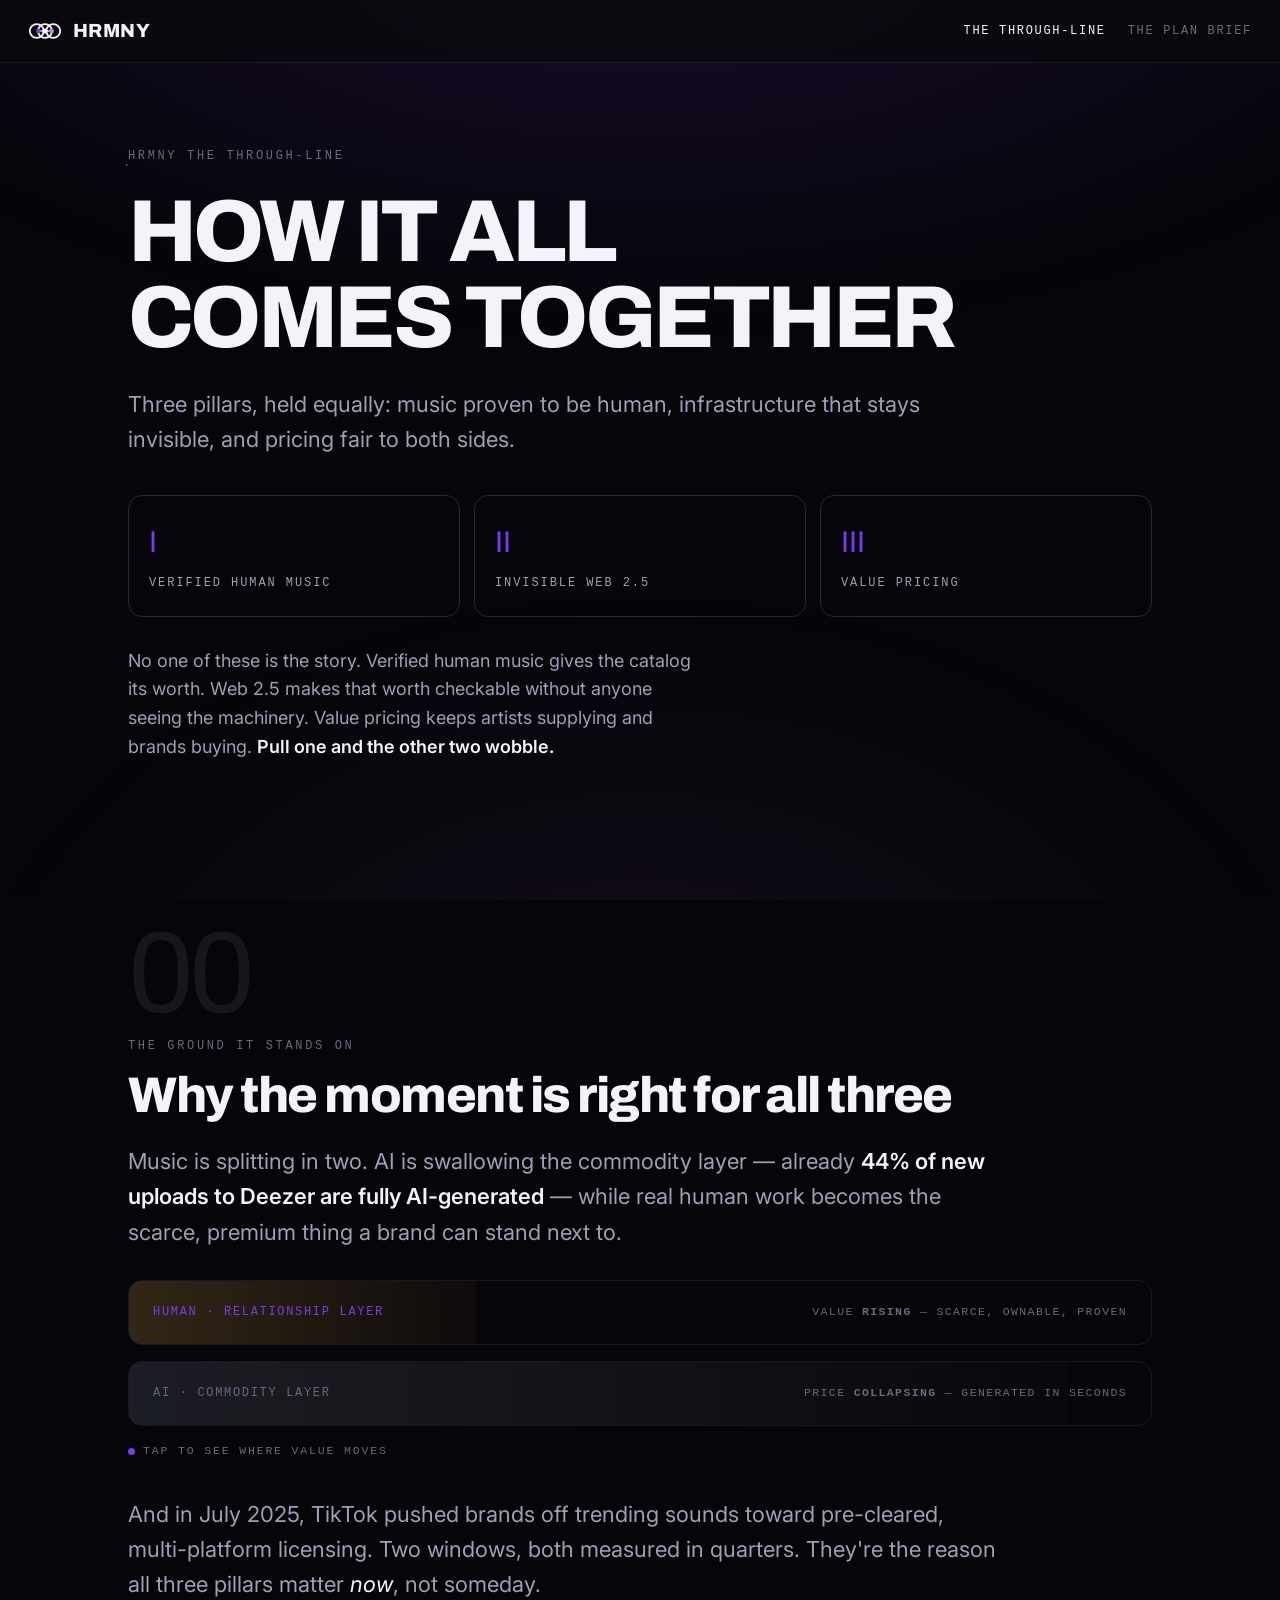
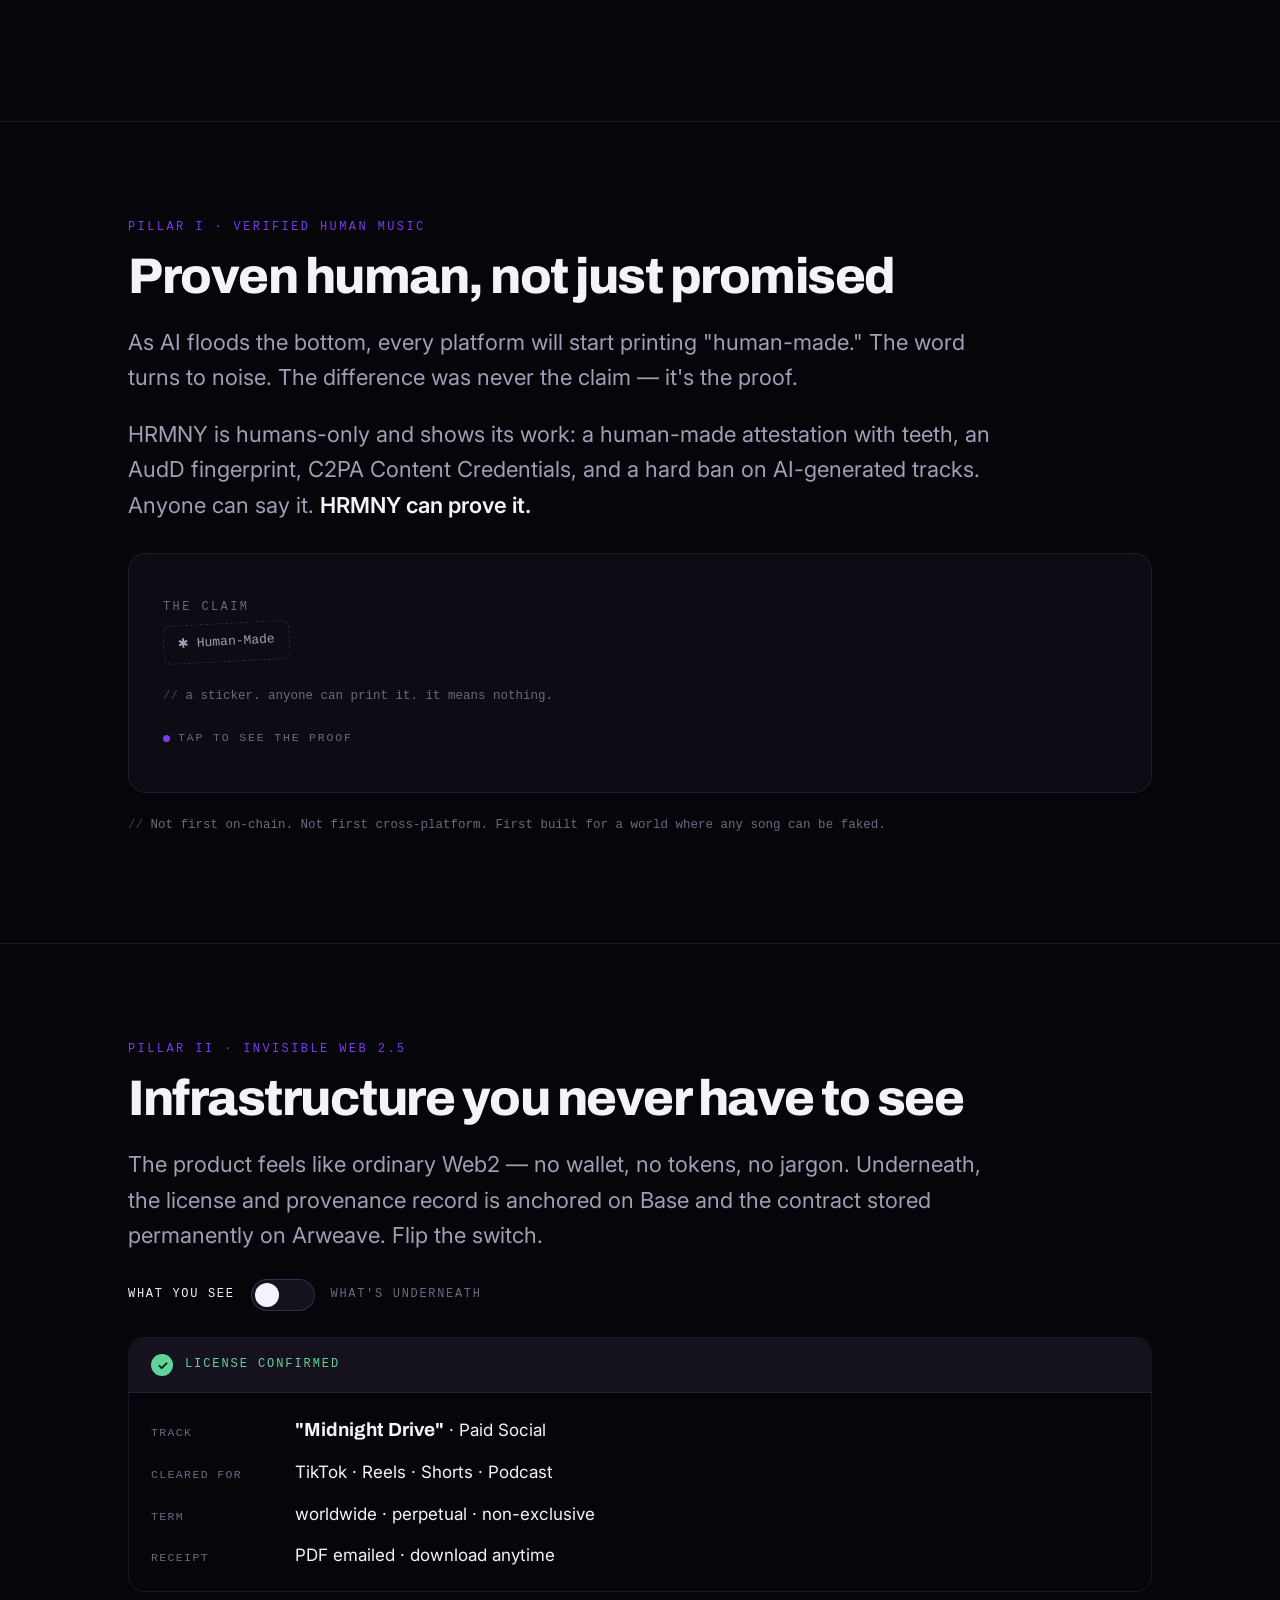
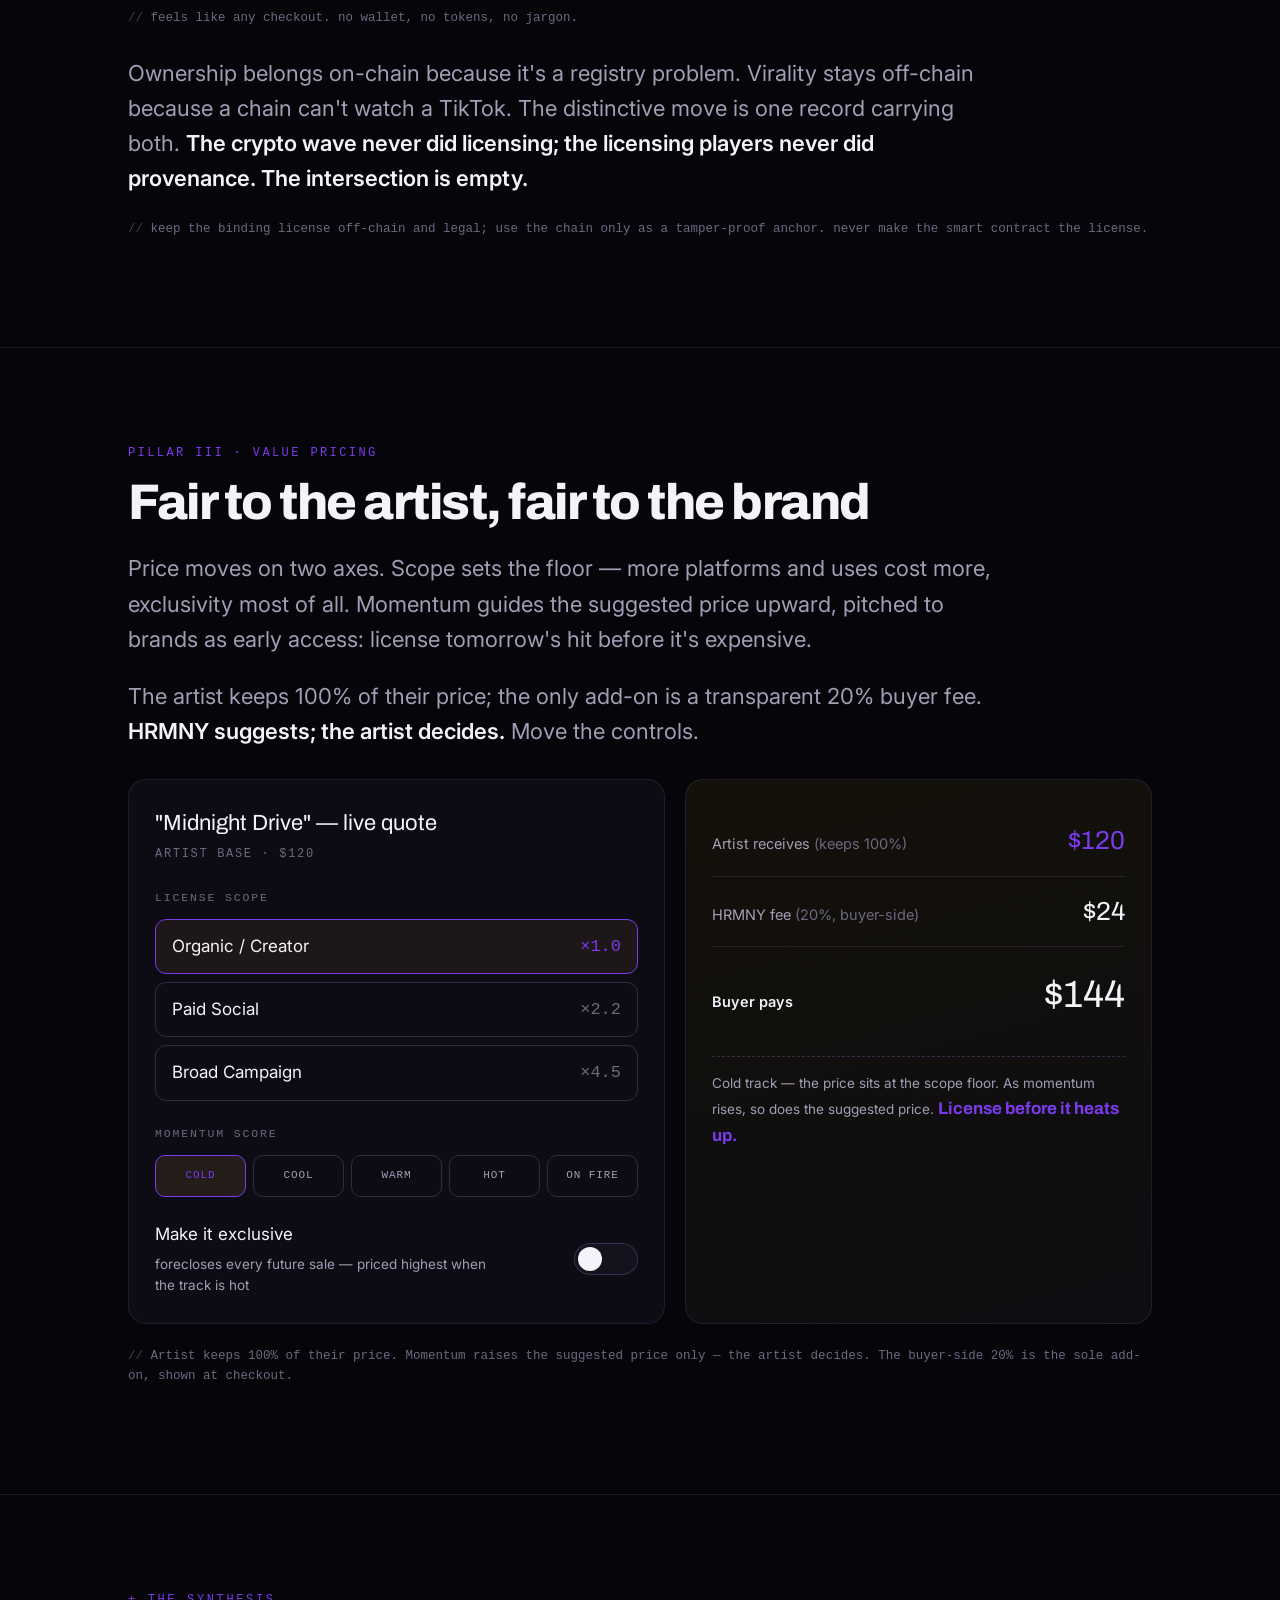
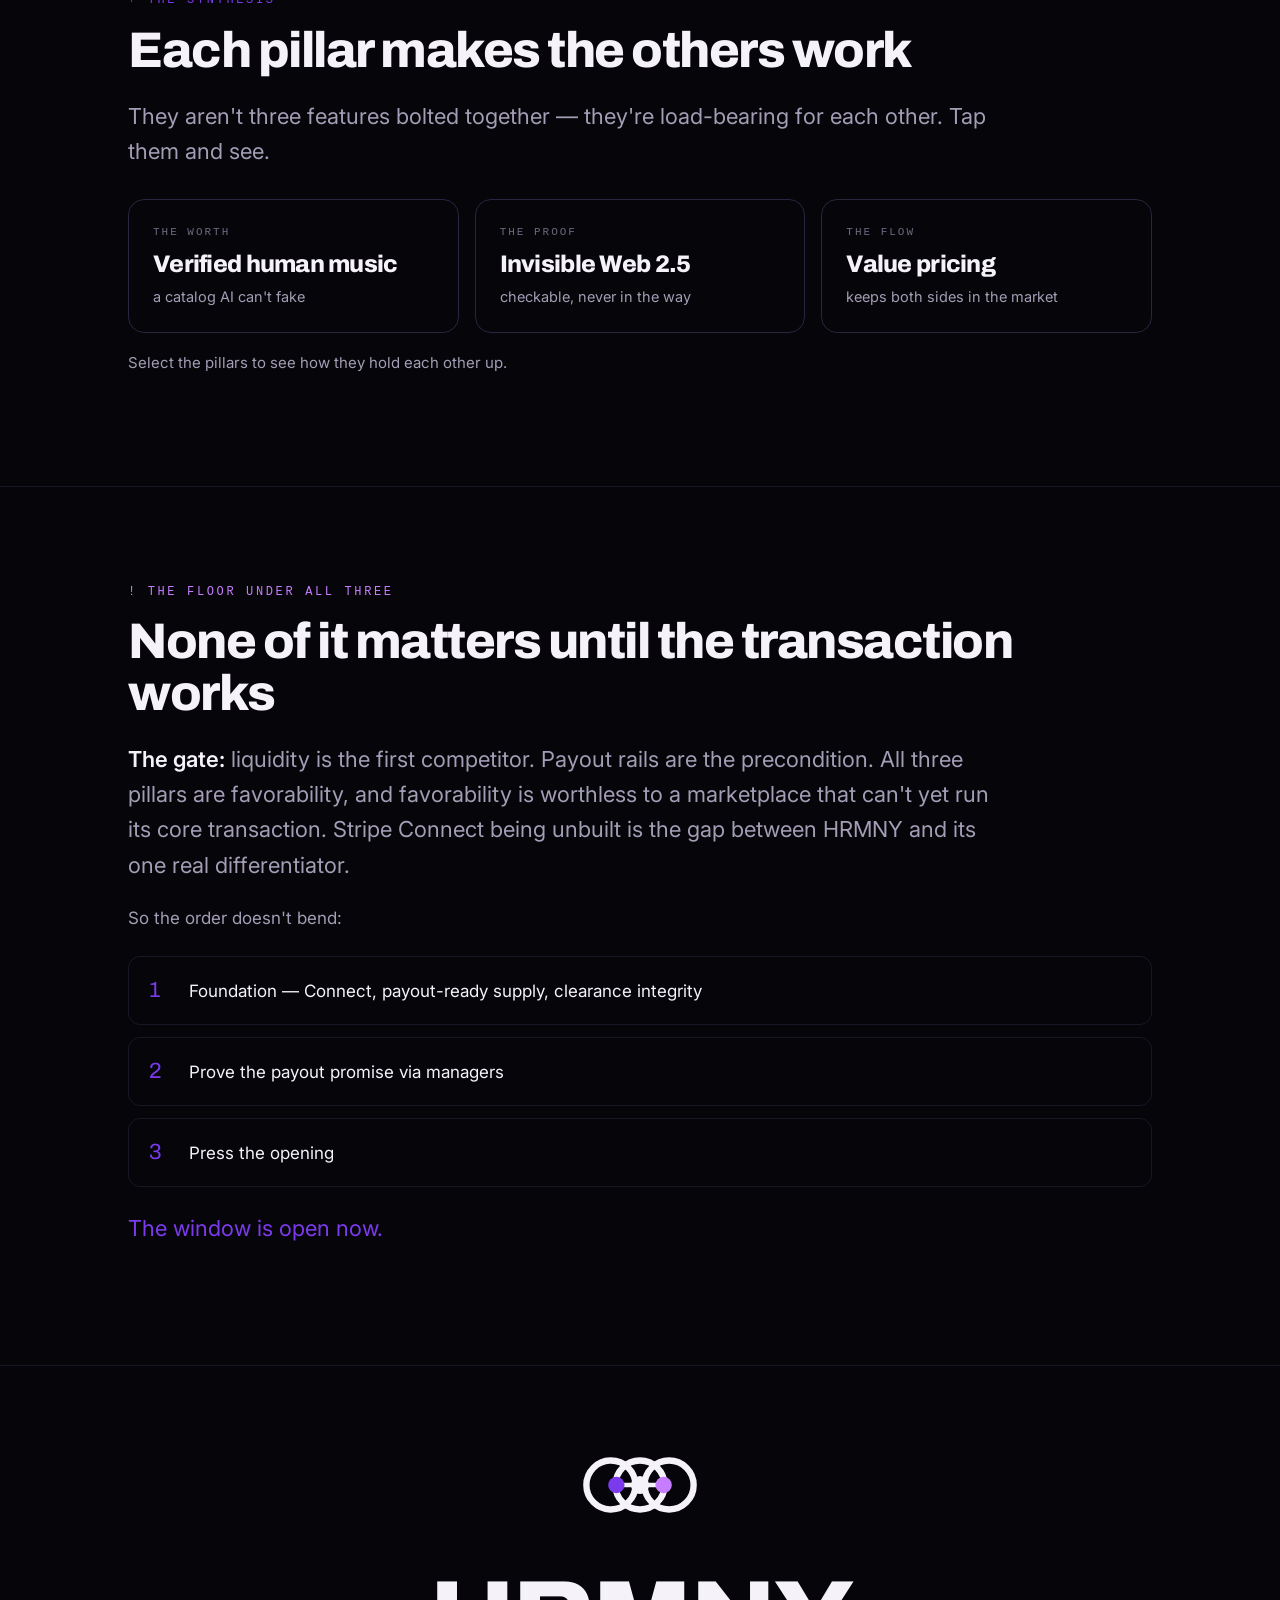
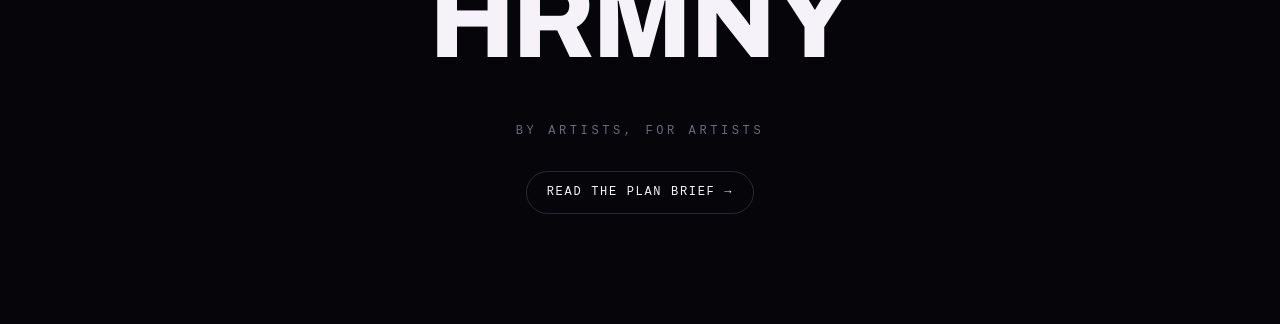
==== index.html @ 002c55e2 "Build HRMNY two-page site: Through-Line + Plan Brief Two interactive pages built from the briefs and" ====
<!DOCTYPE html>
<html lang="en">
<head>
<meta charset="utf-8" />
<meta name="viewport" content="width=device-width, initial-scale=1" />
<title>HRMNY · The Through-Line</title>
<meta name="description" content="How it all comes together — three pillars, held equally: verified human music, invisible Web 2.5, and value pricing." />
<script>document.documentElement.classList.add('js');</script>
<link rel="preconnect" href="https://fonts.googleapis.com" />
<link rel="preconnect" href="https://fonts.gstatic.com" crossorigin />
<link href="https://fonts.googleapis.com/css2?family=Archivo:wght@500;600;700;800;900&family=Inter:wght@300;400;500;600&display=swap" rel="stylesheet" />
<link rel="stylesheet" href="assets/styles.css" />
</head>
<body>

<nav class="nav">
  <a class="brand" href="index.html" style="text-decoration:none">
    <svg class="logo-mark" viewBox="0 0 132 72" aria-hidden="true">
      <circle class="ring" cx="34" cy="36" r="27"/><circle class="ring" cx="66" cy="36" r="27"/><circle class="ring" cx="98" cy="36" r="27"/>
      <line x1="40" y1="36" x2="92" y2="36" stroke="currentColor" stroke-width="5"/>
      <circle class="node-l" cx="40" cy="36" r="9"/><circle class="node-c" cx="66" cy="36" r="10"/><circle class="node-r" cx="92" cy="36" r="9"/>
    </svg>
    <b>HRMNY</b>
  </a>
  <div class="nav-links">
    <a href="index.html" aria-current="page">The Through-Line</a>
    <a href="plan.html">The Plan Brief</a>
  </div>
</nav>

<!-- HERO -->
<header class="wrap" style="padding-top:84px;padding-bottom:40px">
  <div class="kicker reveal">HRMNY <span class="dot">·</span> THE THROUGH-LINE</div>
  <h1 class="display reveal d1" style="margin-top:22px">How it all<br>comes together</h1>
  <p class="lede reveal d2" style="margin-top:26px">
    Three pillars, held equally: music proven to be human, infrastructure that
    stays invisible, and pricing fair to both sides.
  </p>

  <div class="pillars-row reveal d3">
    <div class="pillar-chip"><div class="rn">I</div><div class="nm">Verified Human Music</div></div>
    <div class="pillar-chip"><div class="rn">II</div><div class="nm">Invisible Web 2.5</div></div>
    <div class="pillar-chip"><div class="rn">III</div><div class="nm">Value Pricing</div></div>
  </div>

  <p class="lede tight reveal" style="margin-top:30px;font-size:18px">
    No one of these is the story. Verified human music gives the catalog its worth.
    Web 2.5 makes that worth checkable without anyone seeing the machinery. Value
    pricing keeps artists supplying and brands buying.
    <strong>Pull one and the other two wobble.</strong>
  </p>
</header>

<!-- §00 THE GROUND -->
<section>
  <div class="wrap">
    <div class="section-num reveal">00</div>
    <div class="kicker reveal" style="margin-top:6px">The ground it stands on</div>
    <h2 class="h-section reveal d1">Why the moment is right for all three</h2>
    <p class="lede reveal d2">
      Music is splitting in two. AI is swallowing the commodity layer — already
      <strong>44% of new uploads to Deezer are fully AI-generated</strong> — while real human
      work becomes the scarce, premium thing a brand can stand next to.
    </p>

    <label class="valmig reveal d2" data-valmig aria-label="Tap to see where value moves">
      <input class="vh valmig-input" type="checkbox">
      <div class="val-bar human">
        <div class="fill"></div>
        <div class="vb-inner">
          <div class="lab">Human · relationship layer</div>
          <div class="state">VALUE <b>RISING</b> — scarce, ownable, proven</div>
        </div>
      </div>
      <div class="val-bar ai">
        <div class="fill"></div>
        <div class="vb-inner">
          <div class="lab">AI · commodity layer</div>
          <div class="state">PRICE <b>COLLAPSING</b> — generated in seconds</div>
        </div>
      </div>
    </label>
    <div class="hint reveal" style="margin-top:16px">Tap to see where value moves</div>

    <p class="lede reveal" style="margin-top:34px">
      And in July 2025, TikTok pushed brands off trending sounds toward pre-cleared,
      multi-platform licensing. Two windows, both measured in quarters. They're the
      reason all three pillars matter <em>now</em>, not someday.
    </p>
  </div>
</section>

<!-- §I VERIFIED HUMAN MUSIC -->
<section>
  <div class="wrap">
    <div class="pillar-tag reveal">Pillar I · Verified Human Music</div>
    <h2 class="h-section reveal d1">Proven human, not just promised</h2>
    <p class="lede reveal d2">
      As AI floods the bottom, every platform will start printing "human-made." The
      word turns to noise. The difference was never the claim — it's the proof.
    </p>
    <p class="lede reveal d2" style="margin-top:18px">
      HRMNY is humans-only and shows its work: a human-made attestation with teeth,
      an AudD fingerprint, C2PA Content Credentials, and a hard ban on AI-generated
      tracks. Anyone can say it. <strong>HRMNY can prove it.</strong>
    </p>

    <div class="flip-wrap reveal d2">
      <label class="flip" data-flip aria-label="Flip from claim to proof">
        <input class="vh flip-input" type="checkbox">
        <div class="face front">
          <div class="ft">The claim</div>
          <div class="sticker">✱ Human-Made</div>
          <p class="comment">a sticker. anyone can print it. it means nothing.</p>
          <div class="hint" style="margin-top:10px">Tap to see the proof</div>
        </div>
        <div class="face back">
          <div class="ft" style="color:var(--human)">The proof</div>
          <div class="big">Provable, not printable</div>
          <ul class="proof-list">
            <li><span class="tick">✓</span> Human-made attestation — signed, with teeth</li>
            <li><span class="tick">✓</span> AudD acoustic fingerprint on every upload</li>
            <li><span class="tick">✓</span> C2PA Content Credentials — the standard buyers now require</li>
            <li><span class="tick">✓</span> Hard ban on AI-generated tracks</li>
          </ul>
        </div>
      </label>
    </div>
    <p class="comment reveal" style="margin-top:22px">
      Not first on-chain. Not first cross-platform. First built for a world where any
      song can be faked.
    </p>
  </div>
</section>

<!-- §II INVISIBLE WEB 2.5 -->
<section>
  <div class="wrap">
    <div class="pillar-tag reveal">Pillar II · Invisible Web 2.5</div>
    <h2 class="h-section reveal d1">Infrastructure you never have to see</h2>
    <p class="lede reveal d2">
      The product feels like ordinary Web2 — no wallet, no tokens, no jargon.
      Underneath, the license and provenance record is anchored on Base and the
      contract stored permanently on Arweave. Flip the switch.
    </p>

    <div class="views-wrap reveal d2">
      <label class="switch-row" data-viewtoggle aria-label="Toggle between views">
        <input class="vh views-input" type="checkbox">
        <span class="switch-lab see">What you see</span>
        <span class="toggle"><span class="knob"></span></span>
        <span class="switch-lab under">What's underneath</span>
      </label>

      <!-- What you see -->
      <div class="view see">
        <div class="receipt">
          <div class="rhead">
            <span class="ok">✓</span>
            <span class="ttl">License confirmed</span>
          </div>
          <div class="rbody">
            <div class="rrow"><span class="k">Track</span><span class="v"><b>"Midnight Drive"</b> · Paid Social</span></div>
            <div class="rrow"><span class="k">Cleared for</span><span class="v">TikTok · Reels · Shorts · Podcast</span></div>
            <div class="rrow"><span class="k">Term</span><span class="v">worldwide · perpetual · non-exclusive</span></div>
            <div class="rrow"><span class="k">Receipt</span><span class="v">PDF emailed · download anytime</span></div>
          </div>
        </div>
        <p class="comment" style="margin-top:16px">feels like any checkout. no wallet, no tokens, no jargon.</p>
      </div>

      <!-- What's underneath -->
      <div class="view under">
        <div class="chainview">
          <div class="chain-block on">
            <div class="ch-lab">On-chain · registry — ownership &amp; clearance</div>
            <ul>
              <li>Who made the master</li>
              <li>Who can license it, on what terms</li>
              <li>Which platforms it's cleared for</li>
            </ul>
            <div class="hashline">base:tx 0x9f3c…a71d · arweave://kQ7…Lm2 · contract pinned, permanent</div>
          </div>
          <div class="chain-block off">
            <div class="ch-lab">Off-chain · analytics — virality &amp; momentum</div>
            <ul>
              <li>Creator usage growth across platforms</li>
              <li>Engagement and influencer adoption</li>
              <li>A live Momentum Score, 0–100</li>
            </ul>
          </div>
        </div>
        <p class="comment" style="margin-top:16px">same license. now you can see the machinery — but you never had to.</p>
      </div>
    </div>

    <p class="lede reveal" style="margin-top:28px">
      Ownership belongs on-chain because it's a registry problem. Virality stays
      off-chain because a chain can't watch a TikTok. The distinctive move is one
      record carrying both. <strong>The crypto wave never did licensing; the licensing
      players never did provenance. The intersection is empty.</strong>
    </p>
    <p class="comment reveal" style="margin-top:14px">
      keep the binding license off-chain and legal; use the chain only as a tamper-proof
      anchor. never make the smart contract the license.
    </p>
  </div>
</section>

<!-- §III VALUE PRICING -->
<section>
  <div class="wrap">
    <div class="pillar-tag reveal">Pillar III · Value Pricing</div>
    <h2 class="h-section reveal d1">Fair to the artist, fair to the brand</h2>
    <p class="lede reveal d2">
      Price moves on two axes. Scope sets the floor — more platforms and uses cost
      more, exclusivity most of all. Momentum guides the suggested price upward,
      pitched to brands as early access: license tomorrow's hit before it's expensive.
    </p>
    <p class="lede reveal d2" style="margin-top:16px">
      The artist keeps 100% of their price; the only add-on is a transparent 20% buyer
      fee. <strong>HRMNY suggests; the artist decides.</strong> Move the controls.
    </p>

    <div class="reveal d2"><div class="calc" data-calc>
  <div class="calc-controls">
    <div class="track">"Midnight Drive" — live quote</div>
    <div class="base">Artist base · $120</div>

      <input class="vh" type="radio" name="c-scope" id="c-s-org" checked>
      <input class="vh" type="radio" name="c-scope" id="c-s-paid">
      <input class="vh" type="radio" name="c-scope" id="c-s-broad">
      <input class="vh" type="radio" name="c-mom" id="c-m-cold" checked>
      <input class="vh" type="radio" name="c-mom" id="c-m-cool">
      <input class="vh" type="radio" name="c-mom" id="c-m-warm">
      <input class="vh" type="radio" name="c-mom" id="c-m-hot">
      <input class="vh" type="radio" name="c-mom" id="c-m-fire">
    <input class="vh" type="checkbox" id="c-excl">

    <div class="ctl-group">
      <div class="glab">License scope</div>
      <div class="scope-opts">
        <label class="scope-opt" for="c-s-org"><span>Organic / Creator</span><span class="mult">×1.0</span></label>
        <label class="scope-opt" for="c-s-paid"><span>Paid Social</span><span class="mult">×2.2</span></label>
        <label class="scope-opt" for="c-s-broad"><span>Broad Campaign</span><span class="mult">×4.5</span></label>
      </div>
    </div>

    <div class="ctl-group">
      <div class="glab">Momentum score</div>
      <div class="mom-opts">
        <label class="mom-opt" for="c-m-cold">Cold</label>
        <label class="mom-opt" for="c-m-cool">Cool</label>
        <label class="mom-opt" for="c-m-warm">Warm</label>
        <label class="mom-opt" for="c-m-hot">Hot</label>
        <label class="mom-opt" for="c-m-fire">On Fire</label>
      </div>
    </div>

    <div class="ctl-group">
      <label class="excl" for="c-excl">
        <div>
          <div class="glab" style="margin:0">Make it exclusive</div>
          <p class="ex-copy">forecloses every future sale — priced highest when the track is hot</p>
        </div>
        <span class="excl-box"><span class="excl-knob"></span></span>
      </label>
    </div>
  </div>

  <div class="calc-out">
      <div class="out o-org-cold-no">
        <div class="out-row artist"><span class="k">Artist receives <span class="faint">(keeps 100%)</span></span><span class="v">$120</span></div>
        <div class="out-row"><span class="k">HRMNY fee <span class="faint">(20%, buyer-side)</span></span><span class="v">$24</span></div>
        <div class="out-row total"><span class="k">Buyer pays</span><span class="v">$144</span></div>
        <p class="proj">Cold track — the price sits at the scope floor. As momentum rises, so does the suggested price. <b>License before it heats up.</b></p>
      </div>
      <div class="out o-org-cold-ex">
        <div class="out-row artist"><span class="k">Artist receives <span class="faint">(keeps 100%)</span></span><span class="v">$180</span></div>
        <div class="out-row"><span class="k">HRMNY fee <span class="faint">(20%, buyer-side)</span></span><span class="v">$36</span></div>
        <div class="out-row total"><span class="k">Buyer pays</span><span class="v">$216</span></div>
        <p class="proj">Cold track — the price sits at the scope floor. As momentum rises, so does the suggested price. <b>License before it heats up.</b></p>
      </div>
      <div class="out o-org-cool-no">
        <div class="out-row artist"><span class="k">Artist receives <span class="faint">(keeps 100%)</span></span><span class="v">$138</span></div>
        <div class="out-row"><span class="k">HRMNY fee <span class="faint">(20%, buyer-side)</span></span><span class="v">$28</span></div>
        <div class="out-row total"><span class="k">Buyer pays</span><span class="v">$166</span></div>
        <p class="proj">At this momentum, the same license is projected at <b>$178</b> in ~30 days — licensing now is the early-access discount.</p>
      </div>
      <div class="out o-org-cool-ex">
        <div class="out-row artist"><span class="k">Artist receives <span class="faint">(keeps 100%)</span></span><span class="v">$259</span></div>
        <div class="out-row"><span class="k">HRMNY fee <span class="faint">(20%, buyer-side)</span></span><span class="v">$52</span></div>
        <div class="out-row total"><span class="k">Buyer pays</span><span class="v">$311</span></div>
        <p class="proj">At this momentum, the same license is projected at <b>$334</b> in ~30 days — licensing now is the early-access discount.</p>
      </div>
      <div class="out o-org-warm-no">
        <div class="out-row artist"><span class="k">Artist receives <span class="faint">(keeps 100%)</span></span><span class="v">$156</span></div>
        <div class="out-row"><span class="k">HRMNY fee <span class="faint">(20%, buyer-side)</span></span><span class="v">$31</span></div>
        <div class="out-row total"><span class="k">Buyer pays</span><span class="v">$187</span></div>
        <p class="proj">At this momentum, the same license is projected at <b>$215</b> in ~30 days — licensing now is the early-access discount.</p>
      </div>
      <div class="out o-org-warm-ex">
        <div class="out-row artist"><span class="k">Artist receives <span class="faint">(keeps 100%)</span></span><span class="v">$351</span></div>
        <div class="out-row"><span class="k">HRMNY fee <span class="faint">(20%, buyer-side)</span></span><span class="v">$70</span></div>
        <div class="out-row total"><span class="k">Buyer pays</span><span class="v">$421</span></div>
        <p class="proj">At this momentum, the same license is projected at <b>$484</b> in ~30 days — licensing now is the early-access discount.</p>
      </div>
      <div class="out o-org-hot-no">
        <div class="out-row artist"><span class="k">Artist receives <span class="faint">(keeps 100%)</span></span><span class="v">$174</span></div>
        <div class="out-row"><span class="k">HRMNY fee <span class="faint">(20%, buyer-side)</span></span><span class="v">$35</span></div>
        <div class="out-row total"><span class="k">Buyer pays</span><span class="v">$209</span></div>
        <p class="proj">At this momentum, the same license is projected at <b>$256</b> in ~30 days — licensing now is the early-access discount.</p>
      </div>
      <div class="out o-org-hot-ex">
        <div class="out-row artist"><span class="k">Artist receives <span class="faint">(keeps 100%)</span></span><span class="v">$457</span></div>
        <div class="out-row"><span class="k">HRMNY fee <span class="faint">(20%, buyer-side)</span></span><span class="v">$91</span></div>
        <div class="out-row total"><span class="k">Buyer pays</span><span class="v">$548</span></div>
        <p class="proj">At this momentum, the same license is projected at <b>$671</b> in ~30 days — licensing now is the early-access discount.</p>
      </div>
      <div class="out o-org-fire-no">
        <div class="out-row artist"><span class="k">Artist receives <span class="faint">(keeps 100%)</span></span><span class="v">$192</span></div>
        <div class="out-row"><span class="k">HRMNY fee <span class="faint">(20%, buyer-side)</span></span><span class="v">$38</span></div>
        <div class="out-row total"><span class="k">Buyer pays</span><span class="v">$230</span></div>
        <p class="proj">At this momentum, the same license is projected at <b>$300</b> in ~30 days — licensing now is the early-access discount.</p>
      </div>
      <div class="out o-org-fire-ex">
        <div class="out-row artist"><span class="k">Artist receives <span class="faint">(keeps 100%)</span></span><span class="v">$576</span></div>
        <div class="out-row"><span class="k">HRMNY fee <span class="faint">(20%, buyer-side)</span></span><span class="v">$115</span></div>
        <div class="out-row total"><span class="k">Buyer pays</span><span class="v">$691</span></div>
        <p class="proj">At this momentum, the same license is projected at <b>$899</b> in ~30 days — licensing now is the early-access discount.</p>
      </div>
      <div class="out o-paid-cold-no">
        <div class="out-row artist"><span class="k">Artist receives <span class="faint">(keeps 100%)</span></span><span class="v">$264</span></div>
        <div class="out-row"><span class="k">HRMNY fee <span class="faint">(20%, buyer-side)</span></span><span class="v">$53</span></div>
        <div class="out-row total"><span class="k">Buyer pays</span><span class="v">$317</span></div>
        <p class="proj">Cold track — the price sits at the scope floor. As momentum rises, so does the suggested price. <b>License before it heats up.</b></p>
      </div>
      <div class="out o-paid-cold-ex">
        <div class="out-row artist"><span class="k">Artist receives <span class="faint">(keeps 100%)</span></span><span class="v">$396</span></div>
        <div class="out-row"><span class="k">HRMNY fee <span class="faint">(20%, buyer-side)</span></span><span class="v">$79</span></div>
        <div class="out-row total"><span class="k">Buyer pays</span><span class="v">$475</span></div>
        <p class="proj">Cold track — the price sits at the scope floor. As momentum rises, so does the suggested price. <b>License before it heats up.</b></p>
      </div>
      <div class="out o-paid-cool-no">
        <div class="out-row artist"><span class="k">Artist receives <span class="faint">(keeps 100%)</span></span><span class="v">$304</span></div>
        <div class="out-row"><span class="k">HRMNY fee <span class="faint">(20%, buyer-side)</span></span><span class="v">$61</span></div>
        <div class="out-row total"><span class="k">Buyer pays</span><span class="v">$364</span></div>
        <p class="proj">At this momentum, the same license is projected at <b>$392</b> in ~30 days — licensing now is the early-access discount.</p>
      </div>
      <div class="out o-paid-cool-ex">
        <div class="out-row artist"><span class="k">Artist receives <span class="faint">(keeps 100%)</span></span><span class="v">$569</span></div>
        <div class="out-row"><span class="k">HRMNY fee <span class="faint">(20%, buyer-side)</span></span><span class="v">$114</span></div>
        <div class="out-row total"><span class="k">Buyer pays</span><span class="v">$683</span></div>
        <p class="proj">At this momentum, the same license is projected at <b>$734</b> in ~30 days — licensing now is the early-access discount.</p>
      </div>
      <div class="out o-paid-warm-no">
        <div class="out-row artist"><span class="k">Artist receives <span class="faint">(keeps 100%)</span></span><span class="v">$343</span></div>
        <div class="out-row"><span class="k">HRMNY fee <span class="faint">(20%, buyer-side)</span></span><span class="v">$69</span></div>
        <div class="out-row total"><span class="k">Buyer pays</span><span class="v">$412</span></div>
        <p class="proj">At this momentum, the same license is projected at <b>$474</b> in ~30 days — licensing now is the early-access discount.</p>
      </div>
      <div class="out o-paid-warm-ex">
        <div class="out-row artist"><span class="k">Artist receives <span class="faint">(keeps 100%)</span></span><span class="v">$772</span></div>
        <div class="out-row"><span class="k">HRMNY fee <span class="faint">(20%, buyer-side)</span></span><span class="v">$154</span></div>
        <div class="out-row total"><span class="k">Buyer pays</span><span class="v">$927</span></div>
        <p class="proj">At this momentum, the same license is projected at <b>$1,066</b> in ~30 days — licensing now is the early-access discount.</p>
      </div>
      <div class="out o-paid-hot-no">
        <div class="out-row artist"><span class="k">Artist receives <span class="faint">(keeps 100%)</span></span><span class="v">$383</span></div>
        <div class="out-row"><span class="k">HRMNY fee <span class="faint">(20%, buyer-side)</span></span><span class="v">$77</span></div>
        <div class="out-row total"><span class="k">Buyer pays</span><span class="v">$459</span></div>
        <p class="proj">At this momentum, the same license is projected at <b>$563</b> in ~30 days — licensing now is the early-access discount.</p>
      </div>
      <div class="out o-paid-hot-ex">
        <div class="out-row artist"><span class="k">Artist receives <span class="faint">(keeps 100%)</span></span><span class="v">$1,005</span></div>
        <div class="out-row"><span class="k">HRMNY fee <span class="faint">(20%, buyer-side)</span></span><span class="v">$201</span></div>
        <div class="out-row total"><span class="k">Buyer pays</span><span class="v">$1,206</span></div>
        <p class="proj">At this momentum, the same license is projected at <b>$1,477</b> in ~30 days — licensing now is the early-access discount.</p>
      </div>
      <div class="out o-paid-fire-no">
        <div class="out-row artist"><span class="k">Artist receives <span class="faint">(keeps 100%)</span></span><span class="v">$422</span></div>
        <div class="out-row"><span class="k">HRMNY fee <span class="faint">(20%, buyer-side)</span></span><span class="v">$84</span></div>
        <div class="out-row total"><span class="k">Buyer pays</span><span class="v">$507</span></div>
        <p class="proj">At this momentum, the same license is projected at <b>$659</b> in ~30 days — licensing now is the early-access discount.</p>
      </div>
      <div class="out o-paid-fire-ex">
        <div class="out-row artist"><span class="k">Artist receives <span class="faint">(keeps 100%)</span></span><span class="v">$1,267</span></div>
        <div class="out-row"><span class="k">HRMNY fee <span class="faint">(20%, buyer-side)</span></span><span class="v">$253</span></div>
        <div class="out-row total"><span class="k">Buyer pays</span><span class="v">$1,521</span></div>
        <p class="proj">At this momentum, the same license is projected at <b>$1,977</b> in ~30 days — licensing now is the early-access discount.</p>
      </div>
      <div class="out o-broad-cold-no">
        <div class="out-row artist"><span class="k">Artist receives <span class="faint">(keeps 100%)</span></span><span class="v">$540</span></div>
        <div class="out-row"><span class="k">HRMNY fee <span class="faint">(20%, buyer-side)</span></span><span class="v">$108</span></div>
        <div class="out-row total"><span class="k">Buyer pays</span><span class="v">$648</span></div>
        <p class="proj">Cold track — the price sits at the scope floor. As momentum rises, so does the suggested price. <b>License before it heats up.</b></p>
      </div>
      <div class="out o-broad-cold-ex">
        <div class="out-row artist"><span class="k">Artist receives <span class="faint">(keeps 100%)</span></span><span class="v">$810</span></div>
        <div class="out-row"><span class="k">HRMNY fee <span class="faint">(20%, buyer-side)</span></span><span class="v">$162</span></div>
        <div class="out-row total"><span class="k">Buyer pays</span><span class="v">$972</span></div>
        <p class="proj">Cold track — the price sits at the scope floor. As momentum rises, so does the suggested price. <b>License before it heats up.</b></p>
      </div>
      <div class="out o-broad-cool-no">
        <div class="out-row artist"><span class="k">Artist receives <span class="faint">(keeps 100%)</span></span><span class="v">$621</span></div>
        <div class="out-row"><span class="k">HRMNY fee <span class="faint">(20%, buyer-side)</span></span><span class="v">$124</span></div>
        <div class="out-row total"><span class="k">Buyer pays</span><span class="v">$745</span></div>
        <p class="proj">At this momentum, the same license is projected at <b>$801</b> in ~30 days — licensing now is the early-access discount.</p>
      </div>
      <div class="out o-broad-cool-ex">
        <div class="out-row artist"><span class="k">Artist receives <span class="faint">(keeps 100%)</span></span><span class="v">$1,164</span></div>
        <div class="out-row"><span class="k">HRMNY fee <span class="faint">(20%, buyer-side)</span></span><span class="v">$233</span></div>
        <div class="out-row total"><span class="k">Buyer pays</span><span class="v">$1,397</span></div>
        <p class="proj">At this momentum, the same license is projected at <b>$1,502</b> in ~30 days — licensing now is the early-access discount.</p>
      </div>
      <div class="out o-broad-warm-no">
        <div class="out-row artist"><span class="k">Artist receives <span class="faint">(keeps 100%)</span></span><span class="v">$702</span></div>
        <div class="out-row"><span class="k">HRMNY fee <span class="faint">(20%, buyer-side)</span></span><span class="v">$140</span></div>
        <div class="out-row total"><span class="k">Buyer pays</span><span class="v">$842</span></div>
        <p class="proj">At this momentum, the same license is projected at <b>$969</b> in ~30 days — licensing now is the early-access discount.</p>
      </div>
      <div class="out o-broad-warm-ex">
        <div class="out-row artist"><span class="k">Artist receives <span class="faint">(keeps 100%)</span></span><span class="v">$1,580</span></div>
        <div class="out-row"><span class="k">HRMNY fee <span class="faint">(20%, buyer-side)</span></span><span class="v">$316</span></div>
        <div class="out-row total"><span class="k">Buyer pays</span><span class="v">$1,895</span></div>
        <p class="proj">At this momentum, the same license is projected at <b>$2,180</b> in ~30 days — licensing now is the early-access discount.</p>
      </div>
      <div class="out o-broad-hot-no">
        <div class="out-row artist"><span class="k">Artist receives <span class="faint">(keeps 100%)</span></span><span class="v">$783</span></div>
        <div class="out-row"><span class="k">HRMNY fee <span class="faint">(20%, buyer-side)</span></span><span class="v">$157</span></div>
        <div class="out-row total"><span class="k">Buyer pays</span><span class="v">$940</span></div>
        <p class="proj">At this momentum, the same license is projected at <b>$1,151</b> in ~30 days — licensing now is the early-access discount.</p>
      </div>
      <div class="out o-broad-hot-ex">
        <div class="out-row artist"><span class="k">Artist receives <span class="faint">(keeps 100%)</span></span><span class="v">$2,055</span></div>
        <div class="out-row"><span class="k">HRMNY fee <span class="faint">(20%, buyer-side)</span></span><span class="v">$411</span></div>
        <div class="out-row total"><span class="k">Buyer pays</span><span class="v">$2,466</span></div>
        <p class="proj">At this momentum, the same license is projected at <b>$3,021</b> in ~30 days — licensing now is the early-access discount.</p>
      </div>
      <div class="out o-broad-fire-no">
        <div class="out-row artist"><span class="k">Artist receives <span class="faint">(keeps 100%)</span></span><span class="v">$864</span></div>
        <div class="out-row"><span class="k">HRMNY fee <span class="faint">(20%, buyer-side)</span></span><span class="v">$173</span></div>
        <div class="out-row total"><span class="k">Buyer pays</span><span class="v">$1,037</span></div>
        <p class="proj">At this momentum, the same license is projected at <b>$1,348</b> in ~30 days — licensing now is the early-access discount.</p>
      </div>
      <div class="out o-broad-fire-ex">
        <div class="out-row artist"><span class="k">Artist receives <span class="faint">(keeps 100%)</span></span><span class="v">$2,592</span></div>
        <div class="out-row"><span class="k">HRMNY fee <span class="faint">(20%, buyer-side)</span></span><span class="v">$518</span></div>
        <div class="out-row total"><span class="k">Buyer pays</span><span class="v">$3,110</span></div>
        <p class="proj">At this momentum, the same license is projected at <b>$4,044</b> in ~30 days — licensing now is the early-access discount.</p>
      </div>
  </div>
</div></div>

    <p class="comment reveal" style="margin-top:22px">
      Artist keeps 100% of their price. Momentum raises the suggested price only — the
      artist decides. The buyer-side 20% is the sole add-on, shown at checkout.
    </p>
  </div>
</section>

<!-- THE SYNTHESIS -->
<section>
  <div class="wrap">
    <div class="kicker reveal" style="color:var(--human)">+ The synthesis</div>
    <h2 class="h-section reveal d1">Each pillar makes the others work</h2>
    <p class="lede reveal d2">
      They aren't three features bolted together — they're load-bearing for each
      other. Tap them and see.
    </p>

    <div class="interlock-wrap reveal d2">
      <input class="vh lk" type="radio" name="lk" id="lk-worth">
      <input class="vh lk" type="radio" name="lk" id="lk-proof">
      <input class="vh lk" type="radio" name="lk" id="lk-flow">
      <div class="interlock">
        <label class="lock" for="lk-worth">
          <div class="ln">The worth</div><h3>Verified human music</h3>
          <div class="role">a catalog AI can't fake</div>
        </label>
        <label class="lock" for="lk-proof">
          <div class="ln">The proof</div><h3>Invisible Web 2.5</h3>
          <div class="role">checkable, never in the way</div>
        </label>
        <label class="lock" for="lk-flow">
          <div class="ln">The flow</div><h3>Value pricing</h3>
          <div class="role">keeps both sides in the market</div>
        </label>
      </div>
      <p class="interlock-note">
        <span class="note note-default">Select the pillars to see how they hold each other up.</span>
        <span class="note n-worth">Without <b>verified human music</b>, there is no worth — and nothing the proof or the pricing is even about.</span>
        <span class="note n-proof">Without <b>invisible Web 2.5</b>, the worth is just a claim — checkable by no one, and the premium evaporates.</span>
        <span class="note n-flow">Without <b>value pricing</b>, artists stop supplying and brands stop buying — the catalog and the proof sit idle.</span>
      </p>
    </div>
  </div>
</section>

<!-- THE FLOOR / THE GATE -->
<section>
  <div class="wrap">
    <div class="kicker reveal" style="color:var(--chain)">! The floor under all three</div>
    <h2 class="h-section reveal d1">None of it matters until the transaction works</h2>
    <p class="lede reveal d2">
      <strong>The gate:</strong> liquidity is the first competitor. Payout rails are
      the precondition. All three pillars are favorability, and favorability is
      worthless to a marketplace that can't yet run its core transaction. Stripe
      Connect being unbuilt is the gap between HRMNY and its one real differentiator.
    </p>
    <p class="muted reveal d2" style="margin-top:18px">So the order doesn't bend:</p>
    <ol class="gate-list reveal d2">
      <li>Foundation — Connect, payout-ready supply, clearance integrity</li>
      <li>Prove the payout promise via managers</li>
      <li>Press the opening</li>
    </ol>
    <p class="lede reveal" style="margin-top:24px;color:var(--human)">The window is open now.</p>
  </div>
</section>

<footer class="foot">
  <div class="wrap">
    <svg class="logo-mark" viewBox="0 0 132 72" aria-hidden="true">
      <circle class="ring" cx="34" cy="36" r="27"/><circle class="ring" cx="66" cy="36" r="27"/><circle class="ring" cx="98" cy="36" r="27"/>
      <line x1="40" y1="36" x2="92" y2="36" stroke="currentColor" stroke-width="5"/>
      <circle class="node-l" cx="40" cy="36" r="9"/><circle class="node-c" cx="66" cy="36" r="10"/><circle class="node-r" cx="92" cy="36" r="9"/>
    </svg>
    <div class="big">HRMNY</div>
    <div class="sub">By artists, for artists</div>
    <div style="margin-top:30px"><a class="btn" href="plan.html">Read the Plan Brief →</a></div>
  </div>
</footer>

<script src="assets/app.js"></script>
</body>
</html>
---- assets/styles.css ----
/* HRMNY — shared design system (CSS-only interactions, no JS required)
   Brand: electric violet + orchid/magenta on black, heavy Archivo display.
   "human" = violet (value rising, proof); "ai" = muted violet-grey (commodity).
   All toggles/tabs/flips run on hidden checkbox/radio inputs + :has(), so they
   work in any viewer that renders CSS — even a phone preview that blocks scripts. */

:root {
  --bg:        #060509;
  --bg-2:      #0d0b13;
  --bg-3:      #15111d;
  --panel:     #100d18;
  --ink:       #f5f2fa;
  --ink-dim:   #a39db5;
  --ink-faint: #6d6880;
  --line:      rgba(180,150,255,0.12);
  --line-2:    rgba(180,150,255,0.22);
  --human:     #7c3aed;  /* electric violet — brand primary, value rising, proof */
  --human-2:   #9d6bf5;
  --ai:        #6a6580;  /* muted violet-grey — commodity, collapsing */
  --good:      #5fd39a;
  --bad:       #f06a8a;
  --chain:     #c77dff;  /* orchid/magenta — brand secondary, on-chain */

  --serif: "Fraunces", "Newsreader", Georgia, "Times New Roman", serif;
  --sans:  "Inter", system-ui, -apple-system, "Segoe UI", Roboto, sans-serif;
  --display: "Archivo", "Inter", system-ui, sans-serif;
  --mono:  ui-monospace, "SF Mono", "JetBrains Mono", Menlo, Consolas, monospace;

  --maxw: 1080px;
  --ease: cubic-bezier(.22,.61,.36,1);
}

* { box-sizing: border-box; }
html { scroll-behavior: smooth; }

body {
  margin: 0; background: var(--bg); color: var(--ink);
  font-family: var(--sans); font-size: 17px; line-height: 1.6;
  -webkit-font-smoothing: antialiased; text-rendering: optimizeLegibility; overflow-x: hidden;
}
body::before {
  content: ""; position: fixed; inset: 0; pointer-events: none; z-index: 0;
  background:
    radial-gradient(120% 80% at 50% -10%, rgba(124,58,237,0.16), transparent 60%),
    radial-gradient(100% 100% at 50% 120%, rgba(199,125,255,0.08), transparent 55%);
}
a { color: inherit; }
.wrap { max-width: var(--maxw); margin: 0 auto; padding: 0 28px; position: relative; z-index: 1; }

/* visually-hidden form inputs that drive CSS-only interactions */
.vh { position: absolute; width: 1px; height: 1px; padding: 0; margin: -1px; overflow: hidden;
      clip: rect(0 0 0 0); white-space: nowrap; border: 0; }

/* ——— Typographic primitives ——— */
.kicker { font-family: var(--mono); font-size: 12px; letter-spacing: 0.22em; text-transform: uppercase; color: var(--ink-faint); }
.kicker .dot { color: var(--human); }
h1, h2, h3 { font-family: var(--display); font-weight: 800; letter-spacing: -0.03em; line-height: 1.04; margin: 0; }
.display { font-size: clamp(42px, 7.5vw, 88px); line-height: 0.98; text-transform: uppercase; letter-spacing: -0.04em; }
.h-section { font-size: clamp(30px, 4.4vw, 50px); margin: 14px 0 18px; }
.lede { font-size: clamp(18px, 2.1vw, 22px); color: var(--ink-dim); max-width: 62ch; }
.lede.tight { max-width: 52ch; }
.mono { font-family: var(--mono); font-size: 13px; letter-spacing: 0.02em; }
.comment { font-family: var(--mono); font-size: 12.5px; color: var(--ink-faint); }
.comment::before { content: "// "; opacity: .6; }
.muted { color: var(--ink-dim); } .faint { color: var(--ink-faint); }
em { font-style: italic; color: var(--ink); }
strong { font-weight: 600; color: var(--ink); }
sup { font-family: var(--mono); font-size: 0.62em; color: var(--ink-faint); vertical-align: super; }

/* ——— Section scaffolding ——— */
section { padding: 96px 0; position: relative; }
section + section { border-top: 1px solid var(--line); }
.section-num { font-family: var(--display); font-size: clamp(54px, 9vw, 120px); color: rgba(255,255,255,0.07); line-height: 1; letter-spacing: -0.04em; }

/* reveal — progressive enhancement only; content visible by default */
.reveal { transition: opacity .9s var(--ease), transform .9s var(--ease); }
.js .reveal { opacity: 0; transform: translateY(26px); }
.js .reveal.in { opacity: 1; transform: none; }
.reveal.d1 { transition-delay: .08s; } .reveal.d2 { transition-delay: .16s; } .reveal.d3 { transition-delay: .24s; }
@media (prefers-reduced-motion: reduce) { .js .reveal { opacity: 1; transform: none; transition: none; } html { scroll-behavior: auto; } }

/* ——— Nav ——— */
.nav { position: sticky; top: 0; z-index: 20; display: flex; align-items: center; justify-content: space-between;
       padding: 16px 28px; background: rgba(10,10,12,0.72); backdrop-filter: blur(12px); border-bottom: 1px solid var(--line); }
.brand { display: flex; align-items: center; gap: 11px; font-family: var(--display); font-weight: 800; font-size: 19px; letter-spacing: 0.02em; text-transform: uppercase; }
.brand .logo-mark { width: 34px; height: 22px; flex: none; }
.brand b { font-weight: 800; }
/* three-interlocking-circles logo */
.logo-mark .ring { fill: none; stroke: currentColor; stroke-width: 7; }
.logo-mark .node-l { fill: var(--human); } .logo-mark .node-r { fill: var(--chain); } .logo-mark .node-c { fill: currentColor; }
.foot .logo-mark { width: 120px; height: 78px; color: var(--ink); margin: 0 auto 8px; display: block; }
.nav-links { display: flex; gap: 22px; font-family: var(--mono); font-size: 12px; letter-spacing: 0.14em; text-transform: uppercase; }
.nav-links a { color: var(--ink-faint); text-decoration: none; transition: color .25s; }
.nav-links a:hover, .nav-links a[aria-current="page"] { color: var(--ink); }

/* ——— Buttons ——— */
.btn { font-family: var(--mono); font-size: 12px; letter-spacing: 0.14em; text-transform: uppercase; color: var(--ink);
       background: transparent; border: 1px solid var(--line-2); border-radius: 999px; padding: 11px 20px; cursor: pointer;
       transition: all .25s var(--ease); display: inline-block; text-decoration: none; }
.btn:hover { border-color: var(--human); color: var(--human); }
.hint { font-family: var(--mono); font-size: 11.5px; letter-spacing: 0.16em; text-transform: uppercase; color: var(--ink-faint); display: inline-flex; gap: 8px; align-items: center; }
.hint::before { content: ""; width: 7px; height: 7px; border-radius: 50%; background: var(--human); animation: pulse 1.8s infinite; }
@keyframes pulse { 0%,100% { opacity: .35; transform: scale(.8);} 50% { opacity: 1; transform: scale(1);} }

/* ——— Cards / grids ——— */
.card { background: var(--panel); border: 1px solid var(--line); border-radius: 16px; padding: 26px; }
.grid { display: grid; gap: 18px; }
.grid-3 { grid-template-columns: repeat(3, 1fr); } .grid-2 { grid-template-columns: repeat(2, 1fr); }
@media (max-width: 820px) { .grid-3, .grid-2 { grid-template-columns: 1fr; } section { padding: 70px 0; } .nav-links { display: none; } }
.pillar-tag { font-family: var(--mono); font-size: 12px; letter-spacing: 0.2em; text-transform: uppercase; color: var(--human); }

/* ——— Footer ——— */
.foot { text-align: center; padding: 80px 0 110px; border-top: 1px solid var(--line); }
.foot .big { font-family: var(--display); font-weight: 800; font-size: clamp(48px,9vw,110px); letter-spacing: -0.03em; text-transform: uppercase; }
.foot .sub { font-family: var(--mono); letter-spacing: 0.3em; text-transform: uppercase; color: var(--ink-faint); font-size: 12px; margin-top: 14px; }

/* ===================================================================
   THROUGH-LINE
   =================================================================== */
.pillars-row { display: grid; grid-template-columns: repeat(3,1fr); gap: 14px; margin-top: 38px; }
.pillar-chip { border: 1px solid var(--line-2); border-radius: 14px; padding: 22px 20px; transition: all .4s var(--ease); }
.pillar-chip .rn { font-family: var(--display); font-size: 30px; color: var(--human); }
.pillar-chip .nm { font-family: var(--mono); font-size: 12px; letter-spacing: 0.16em; text-transform: uppercase; margin-top: 8px; color: var(--ink-dim); }
.pillars-row:hover .pillar-chip { opacity: .42; transform: translateY(4px); }
.pillars-row .pillar-chip:hover { opacity: 1; transform: translateY(-6px); border-color: var(--human); box-shadow: 0 18px 50px -28px rgba(232,176,75,.5); }
@media (max-width: 820px){ .pillars-row { grid-template-columns: 1fr; } }

/* value migration — checkbox + :has() */
.valmig { display: grid; gap: 16px; margin-top: 30px; cursor: pointer; }
.val-bar { position: relative; border: 1px solid var(--line); border-radius: 14px; padding: 22px 24px; overflow: hidden; }
.val-bar .fill { position: absolute; inset: 0; transition: transform 1.1s var(--ease); transform-origin: left; }
.val-bar.human .fill { background: linear-gradient(90deg, rgba(232,176,75,.20), rgba(232,176,75,.04)); transform: scaleX(.34); }
.val-bar.ai .fill { background: linear-gradient(90deg, rgba(107,118,134,.22), rgba(107,118,134,.03)); transform: scaleX(.92); }
.valmig:has(.valmig-input:checked) .val-bar.human .fill { transform: scaleX(1); }
.valmig:has(.valmig-input:checked) .val-bar.ai .fill { transform: scaleX(.16); }
.val-bar .vb-inner { position: relative; z-index: 1; display: flex; justify-content: space-between; align-items: baseline; gap: 16px; }
.val-bar .lab { font-family: var(--mono); font-size: 12px; letter-spacing: 0.14em; text-transform: uppercase; }
.val-bar.human .lab { color: var(--human); } .val-bar.ai .lab { color: var(--ai); }
.val-bar .state { font-family: var(--mono); font-size: 11.5px; letter-spacing: 0.12em; text-transform: uppercase; color: var(--ink-faint); text-align: right; }
.valmig:has(.valmig-input:checked) .val-bar.human .state b { color: var(--human); }
.valmig:has(.valmig-input:checked) .val-bar.ai .state b { color: var(--ai); }

/* claim/proof flip — checkbox + :has() */
.flip-wrap { perspective: 1600px; margin-top: 30px; }
.flip { position: relative; min-height: 240px; transform-style: preserve-3d; transition: transform .85s var(--ease); cursor: pointer; display: block; }
.flip-wrap:has(.flip-input:checked) .flip { transform: rotateY(180deg); }
.flip .face { position: absolute; inset: 0; backface-visibility: hidden; border: 1px solid var(--line); border-radius: 18px; padding: 34px; display: flex; flex-direction: column; justify-content: center; }
.flip .front { background: var(--bg-2); }
.flip .back { transform: rotateY(180deg); background: linear-gradient(160deg, #15120a, #0d0d10); border-color: rgba(232,176,75,.4); }
.face .ft { font-family: var(--mono); font-size: 12px; letter-spacing: 0.2em; text-transform: uppercase; color: var(--ink-faint); }
.face .big { font-family: var(--display); font-size: clamp(28px,4vw,42px); margin: 10px 0; }
.sticker { display: inline-block; align-self: flex-start; margin: 6px 0 12px; border: 1px dashed var(--line-2); border-radius: 8px; padding: 8px 14px; font-family: var(--mono); font-size: 13px; color: var(--ink-dim); transform: rotate(-3deg); }
.proof-list { list-style: none; padding: 0; margin: 12px 0 0; display: grid; gap: 10px; }
.proof-list li { display: flex; gap: 12px; align-items: flex-start; font-size: 15px; }
.proof-list .tick { color: var(--human); font-family: var(--mono); }

/* two views — checkbox + :has() */
.switch-row { display: flex; align-items: center; gap: 16px; margin: 26px 0; cursor: pointer; width: max-content; }
.toggle { position: relative; width: 64px; height: 32px; border-radius: 999px; border: 1px solid var(--line-2); background: var(--bg-3); transition: background .3s; flex: none; }
.toggle .knob { position: absolute; top: 3px; left: 3px; width: 24px; height: 24px; border-radius: 50%; background: var(--ink); transition: transform .3s var(--ease); }
.views-wrap:has(.views-input:checked) .toggle { background: rgba(122,162,247,.25); }
.views-wrap:has(.views-input:checked) .toggle .knob { transform: translateX(32px); background: var(--chain); }
.switch-lab { font-family: var(--mono); font-size: 12px; letter-spacing: 0.14em; text-transform: uppercase; color: var(--ink-faint); }
.views-wrap:not(:has(.views-input:checked)) .switch-lab.see { color: var(--ink); }
.views-wrap:has(.views-input:checked) .switch-lab.under { color: var(--ink); }
.view { transition: opacity .5s var(--ease); }
.views-wrap:not(:has(.views-input:checked)) .view.under { display: none; }
.views-wrap:has(.views-input:checked) .view.see { display: none; }

.receipt { border: 1px solid var(--line); border-radius: 16px; overflow: hidden; }
.receipt .rhead { background: var(--bg-3); padding: 16px 22px; display: flex; align-items: center; gap: 12px; border-bottom: 1px solid var(--line); }
.receipt .rhead .ok { width: 22px; height: 22px; border-radius: 50%; background: var(--good); color: #08210f; display: grid; place-items: center; font-size: 13px; font-weight: 700; }
.receipt .rhead .ttl { font-family: var(--mono); font-size: 12px; letter-spacing: 0.16em; text-transform: uppercase; color: var(--good); }
.receipt .rbody { padding: 22px; display: grid; gap: 14px; }
.rrow { display: grid; grid-template-columns: 130px 1fr; gap: 14px; align-items: baseline; }
.rrow .k { font-family: var(--mono); font-size: 11.5px; letter-spacing: 0.12em; text-transform: uppercase; color: var(--ink-faint); }
.rrow .v b { font-family: var(--display); font-size: 19px; }
.chainview { display: grid; gap: 14px; }
.chain-block { border: 1px solid var(--line); border-radius: 14px; padding: 20px; background: var(--bg-2); }
.chain-block .ch-lab { font-family: var(--mono); font-size: 11.5px; letter-spacing: 0.16em; text-transform: uppercase; }
.chain-block.on .ch-lab { color: var(--chain); } .chain-block.off .ch-lab { color: var(--human); }
.chain-block ul { margin: 12px 0 0; padding-left: 18px; color: var(--ink-dim); font-size: 15px; }
.hashline { font-family: var(--mono); font-size: 11.5px; color: var(--ink-faint); word-break: break-all; margin-top: 12px; }

/* pricing calculator — radio/checkbox driven (see _calc.css for state rules) */
.calc { display: grid; grid-template-columns: 1.15fr 1fr; gap: 20px; margin-top: 30px; }
@media (max-width: 820px){ .calc { grid-template-columns: 1fr; } }
.calc-controls { border: 1px solid var(--line); border-radius: 18px; padding: 26px; background: var(--bg-2); }
.calc-controls .track { font-family: var(--display); font-size: 22px; }
.calc-controls .base { font-family: var(--mono); font-size: 12px; letter-spacing: 0.14em; text-transform: uppercase; color: var(--ink-faint); margin-top: 4px; }
.ctl-group { margin-top: 24px; }
.ctl-group > .glab { font-family: var(--mono); font-size: 11.5px; letter-spacing: 0.16em; text-transform: uppercase; color: var(--ink-faint); margin-bottom: 12px; }
.scope-opts { display: grid; gap: 8px; }
.scope-opt { display: flex; justify-content: space-between; align-items: center; border: 1px solid var(--line-2); border-radius: 11px; padding: 13px 16px; cursor: pointer; transition: all .2s; }
.scope-opt:hover { border-color: var(--ink-dim); }
.scope-opt .mult { font-family: var(--mono); color: var(--ink-faint); }
#c-s-org:checked   ~ .ctl-group .scope-opt[for="c-s-org"],
#c-s-paid:checked  ~ .ctl-group .scope-opt[for="c-s-paid"],
#c-s-broad:checked ~ .ctl-group .scope-opt[for="c-s-broad"] { border-color: var(--human); background: rgba(232,176,75,.07); }
#c-s-org:checked   ~ .ctl-group .scope-opt[for="c-s-org"] .mult,
#c-s-paid:checked  ~ .ctl-group .scope-opt[for="c-s-paid"] .mult,
#c-s-broad:checked ~ .ctl-group .scope-opt[for="c-s-broad"] .mult { color: var(--human); }
.mom-opts { display: flex; gap: 7px; flex-wrap: wrap; }
.mom-opt { flex: 1; min-width: 60px; text-align: center; border: 1px solid var(--line-2); border-radius: 10px; padding: 11px 6px; cursor: pointer; transition: all .2s; font-family: var(--mono); font-size: 11px; letter-spacing: 0.08em; text-transform: uppercase; color: var(--ink-dim); }
.mom-opt:hover { border-color: var(--ink-dim); color: var(--ink); }
#c-m-cold:checked ~ .ctl-group .mom-opt[for="c-m-cold"],
#c-m-cool:checked ~ .ctl-group .mom-opt[for="c-m-cool"],
#c-m-warm:checked ~ .ctl-group .mom-opt[for="c-m-warm"],
#c-m-hot:checked  ~ .ctl-group .mom-opt[for="c-m-hot"],
#c-m-fire:checked ~ .ctl-group .mom-opt[for="c-m-fire"] { border-color: var(--human); background: rgba(232,176,75,.10); color: var(--human); }
.excl { display: flex; align-items: center; justify-content: space-between; gap: 14px; cursor: pointer; }
.excl .ex-copy { font-size: 13.5px; color: var(--ink-dim); max-width: 38ch; margin: 6px 0 0; }
.excl-box { position: relative; width: 64px; height: 32px; border-radius: 999px; border: 1px solid var(--line-2); background: var(--bg-3); transition: background .3s; flex: none; }
.excl-knob { position: absolute; top: 3px; left: 3px; width: 24px; height: 24px; border-radius: 50%; background: var(--ink); transition: transform .3s var(--ease); }
.calc:has(#c-excl:checked) .excl-box { background: rgba(232,176,75,.30); }
.calc:has(#c-excl:checked) .excl-knob { transform: translateX(32px); background: var(--human); }
.calc-out { border: 1px solid var(--line); border-radius: 18px; padding: 26px; background: linear-gradient(165deg, #14110a, #0d0d11); }
.out { display: none; }
.out-row { display: flex; justify-content: space-between; align-items: baseline; padding: 14px 0; border-bottom: 1px solid var(--line); }
.out-row .k { color: var(--ink-dim); font-size: 14.5px; }
.out-row .v { font-family: var(--display); font-size: 26px; }
.out-row.artist .v { color: var(--human); }
.out-row.total { border-bottom: none; padding-top: 18px; }
.out-row.total .k { color: var(--ink); font-weight: 600; }
.out-row.total .v { font-size: 38px; }
.proj { margin-top: 16px; font-size: 13.5px; color: var(--ink-dim); border-top: 1px dashed var(--line-2); padding-top: 16px; }
.proj b { color: var(--human); font-family: var(--display); font-size: 17px; }

/* interlock — radio + :has() */
.interlock { display: grid; grid-template-columns: repeat(3,1fr); gap: 16px; margin-top: 30px; }
@media (max-width: 820px){ .interlock { grid-template-columns: 1fr; } }
.lock { border: 1px solid var(--line-2); border-radius: 16px; padding: 24px; cursor: pointer; transition: all .35s var(--ease); display: block; }
.lock .ln { font-family: var(--mono); font-size: 11px; letter-spacing: 0.18em; text-transform: uppercase; color: var(--ink-faint); }
.lock h3 { font-size: 24px; margin: 10px 0 8px; }
.lock .role { color: var(--ink-dim); font-size: 14.5px; }
.interlock-wrap:has(.lk:checked) .lock { opacity: .4; }
#lk-worth:checked ~ .interlock .lock[for="lk-worth"],
#lk-proof:checked ~ .interlock .lock[for="lk-proof"],
#lk-flow:checked  ~ .interlock .lock[for="lk-flow"] { opacity: 1; border-color: var(--human); background: rgba(232,176,75,.06); box-shadow: 0 20px 60px -34px rgba(232,176,75,.6); }
.interlock-note { margin-top: 18px; min-height: 24px; font-size: 15px; color: var(--ink-dim); }
.interlock-note b { color: var(--human); }
.interlock-note .note { display: none; } .interlock-note .note-default { display: block; }
.interlock-wrap:has(.lk:checked) .note-default { display: none; }
#lk-worth:checked ~ .interlock-note .n-worth,
#lk-proof:checked ~ .interlock-note .n-proof,
#lk-flow:checked  ~ .interlock-note .n-flow { display: block; }

/* the gate */
.gate-list { counter-reset: g; list-style: none; padding: 0; margin: 24px 0 0; display: grid; gap: 12px; }
.gate-list li { counter-increment: g; display: flex; gap: 16px; align-items: baseline; border: 1px solid var(--line); border-radius: 12px; padding: 16px 20px; }
.gate-list li::before { content: counter(g); font-family: var(--display); font-size: 22px; color: var(--human); min-width: 24px; }

/* ===================================================================
   PLAN BRIEF — stats, diffs, diagrams, build table, phases, choice, SWOT
   =================================================================== */
.stats { display: grid; grid-template-columns: repeat(3,1fr); gap: 16px; margin-top: 34px; }
@media (max-width: 820px){ .stats { grid-template-columns: 1fr; } }
.stat { border: 1px solid var(--line); border-radius: 16px; padding: 26px; }
.stat .num { font-family: var(--display); font-size: clamp(38px,5.5vw,58px); color: var(--human); line-height: 1; letter-spacing: -0.03em; }
.stat .cap { color: var(--ink-dim); font-size: 14.5px; margin-top: 12px; }
.stat .src { font-family: var(--mono); font-size: 10.5px; color: var(--ink-faint); margin-top: 8px; }

.diffs { display: grid; grid-template-columns: repeat(3,1fr); gap: 16px; margin-top: 28px; }
@media (max-width: 820px){ .diffs { grid-template-columns: 1fr; } }
.diff { border: 1px solid var(--line); border-radius: 14px; padding: 22px; }
.diff .n { font-family: var(--display); font-size: 24px; color: var(--human); }
.diff p { margin: 10px 0 0; color: var(--ink-dim); font-size: 15px; }

/* —— DIAGRAM: figure scaffold —— */
.figure { border: 1px solid var(--line); border-radius: 18px; padding: 28px; background: var(--bg-2); margin-top: 28px; }
.figure .fig-cap { font-family: var(--mono); font-size: 11.5px; letter-spacing: 0.14em; text-transform: uppercase; color: var(--ink-faint); margin-bottom: 20px; display: flex; justify-content: space-between; gap: 12px; flex-wrap: wrap; }
.figure .fig-note { font-size: 13.5px; color: var(--ink-dim); margin-top: 20px; }
.figure .fig-note b { color: var(--ink); }

/* —— DIAGRAM: horizontal compare bars (AI uploads vs streams etc.) —— */
.cbars { display: grid; gap: 18px; }
.cbar .cb-top { display: flex; justify-content: space-between; align-items: baseline; margin-bottom: 8px; }
.cbar .cb-lab { font-size: 14.5px; color: var(--ink); }
.cbar .cb-val { font-family: var(--display); font-size: 22px; }
.cbar .cb-track { height: 14px; border-radius: 8px; background: var(--bg-3); overflow: hidden; border: 1px solid var(--line); }
.cbar .cb-fill { height: 100%; border-radius: 8px; transform-origin: left; }
.cbar.ai  .cb-fill { background: linear-gradient(90deg, var(--ai), #4a5360); }
.cbar.ai  .cb-val { color: var(--ai); }
.cbar.human .cb-fill { background: linear-gradient(90deg, var(--human), #b9852c); }
.cbar.human .cb-val { color: var(--human); }

/* —— DIAGRAM: 2D competitive positioning map —— */
.posmap { position: relative; height: 420px; border: 1px solid var(--line); border-radius: 14px; background:
  linear-gradient(0deg, rgba(255,255,255,0.02), rgba(255,255,255,0.02)); margin-top: 6px; overflow: hidden; }
.posmap .axis { position: absolute; background: var(--line-2); }
.posmap .axis.x { left: 8%; right: 8%; top: 50%; height: 1px; }
.posmap .axis.y { top: 8%; bottom: 8%; left: 50%; width: 1px; }
.posmap .axlab { position: absolute; font-family: var(--mono); font-size: 10.5px; letter-spacing: 0.12em; text-transform: uppercase; color: var(--ink-faint); }
.posmap .axlab.left { left: 12px; top: 50%; transform: translateY(-50%); }
.posmap .axlab.right { right: 12px; top: 50%; transform: translateY(-50%); }
.posmap .axlab.top { top: 10px; left: 50%; transform: translateX(-50%); }
.posmap .axlab.bottom { bottom: 10px; left: 50%; transform: translateX(-50%); }
.dot { position: absolute; transform: translate(-50%,-50%); display: flex; flex-direction: column; align-items: center; gap: 5px; }
.dot .pt { width: 13px; height: 13px; border-radius: 50%; background: var(--ai); border: 2px solid var(--bg); box-shadow: 0 0 0 1px var(--line-2); }
.dot .dl { font-family: var(--mono); font-size: 10.5px; color: var(--ink-dim); white-space: nowrap; }
.dot.human .pt { background: var(--human); }
.dot.hrmny .pt { width: 17px; height: 17px; background: var(--human); box-shadow: 0 0 0 4px rgba(232,176,75,.25); }
.dot.hrmny .dl { color: var(--human); font-weight: 600; }
@media (max-width: 720px){ .posmap { height: 360px; } .dot .dl { font-size: 9px; } }

/* —— build table with CSS-only filter (radio + :has) —— */
.filter-tabs { display: flex; gap: 8px; margin: 26px 0 18px; flex-wrap: wrap; }
.ftab { font-family: var(--mono); font-size: 11.5px; letter-spacing: 0.14em; text-transform: uppercase; border: 1px solid var(--line-2); background: transparent; color: var(--ink-dim); padding: 9px 16px; border-radius: 999px; cursor: pointer; transition: all .2s; display: inline-block; }
.ftab:hover { color: var(--ink); }
#f-all:checked   ~ .filter-tabs .ftab[for="f-all"],
#f-buy:checked   ~ .filter-tabs .ftab[for="f-buy"],
#f-boost:checked ~ .filter-tabs .ftab[for="f-boost"],
#f-build:checked ~ .filter-tabs .ftab[for="f-build"] { background: var(--ink); color: var(--bg); border-color: var(--ink); }
.build-table { display: grid; gap: 8px; }
.brow { display: grid; grid-template-columns: 1.1fr 1.3fr auto; gap: 16px; align-items: center; border: 1px solid var(--line); border-radius: 12px; padding: 16px 20px; transition: opacity .35s var(--ease); }
.brow .what { font-weight: 500; }
.brow .how { color: var(--ink-dim); font-size: 14.5px; }
.chip { font-family: var(--mono); font-size: 10.5px; letter-spacing: 0.14em; text-transform: uppercase; padding: 5px 11px; border-radius: 999px; white-space: nowrap; border: 1px solid; }
.chip.buy { color: var(--ai); border-color: rgba(107,118,134,.5); }
.chip.boost { color: var(--human); border-color: rgba(232,176,75,.5); }
.chip.build { color: var(--good); border-color: rgba(111,207,151,.5); }
#f-buy:checked   ~ .build-table .brow:not([data-cat="buy"]),
#f-boost:checked ~ .build-table .brow:not([data-cat="boost"]),
#f-build:checked ~ .build-table .brow:not([data-cat="build"]) { display: none; }
@media (max-width: 720px){ .brow { grid-template-columns: 1fr; gap: 6px; } }

/* —— phases stepper (radio + :has) —— */
.phases { margin-top: 28px; }
.phase-tabs { display: flex; gap: 8px; flex-wrap: wrap; margin-bottom: 16px; }
.ptab { font-family: var(--mono); font-size: 12px; letter-spacing: 0.1em; text-transform: uppercase; border: 1px solid var(--line-2); background: transparent; color: var(--ink-dim); padding: 12px 18px; border-radius: 11px; cursor: pointer; transition: all .2s; text-align: left; display: inline-block; }
.ptab .pn { color: var(--ink-faint); font-size: 10.5px; display: block; }
#p-0:checked ~ .phases .phase-tabs .ptab[for="p-0"],
#p-1:checked ~ .phases .phase-tabs .ptab[for="p-1"],
#p-2:checked ~ .phases .phase-tabs .ptab[for="p-2"],
#p-3:checked ~ .phases .phase-tabs .ptab[for="p-3"] { border-color: var(--human); background: rgba(232,176,75,.07); color: var(--ink); }
#p-0:checked ~ .phases .phase-tabs .ptab[for="p-0"] .pn,
#p-1:checked ~ .phases .phase-tabs .ptab[for="p-1"] .pn,
#p-2:checked ~ .phases .phase-tabs .ptab[for="p-2"] .pn,
#p-3:checked ~ .phases .phase-tabs .ptab[for="p-3"] .pn { color: var(--human); }
.phase-body { border: 1px solid var(--line); border-radius: 16px; padding: 28px; background: var(--bg-2); min-height: 150px; }
.phase-panel { display: none; }
.phase-panel h3 { font-size: 26px; margin-bottom: 12px; }
.phase-panel p { color: var(--ink-dim); margin: 0; }
#p-0:checked ~ .phases .phase-body .pp-0,
#p-1:checked ~ .phases .phase-body .pp-1,
#p-2:checked ~ .phases .phase-body .pp-2,
#p-3:checked ~ .phases .phase-body .pp-3 { display: block; }

/* —— chain choice (radio + :has) —— */
.choice { display: grid; grid-template-columns: 1fr 1fr; gap: 16px; margin-top: 28px; }
@media (max-width: 820px){ .choice { grid-template-columns: 1fr; } }
.opt { border: 1px solid var(--line-2); border-radius: 16px; padding: 26px; cursor: pointer; transition: all .35s var(--ease); display: block; }
.opt .ot { font-family: var(--mono); font-size: 11.5px; letter-spacing: 0.16em; text-transform: uppercase; color: var(--ink-faint); }
.opt h3 { font-size: 26px; margin: 8px 0 12px; }
.opt p { color: var(--ink-dim); font-size: 15px; margin: 0; }
.choice-wrap:has(.opt-input:checked) .opt { opacity: .42; }
#opt-first:checked ~ .choice .opt[for="opt-first"] { opacity: 1; border-color: var(--bad); background: rgba(217,106,106,.06); }
#opt-last:checked  ~ .choice .opt[for="opt-last"]  { opacity: 1; border-color: var(--good); background: rgba(111,207,151,.07); box-shadow: 0 20px 60px -34px rgba(111,207,151,.5); }
.verdict { margin-top: 18px; font-size: 16px; color: var(--ink-dim); min-height: 24px; }
.verdict b { color: var(--good); }
.verdict .v { display: none; } .verdict .v-default { display: block; }
.choice-wrap:has(.opt-input:checked) .v-default { display: none; }
#opt-first:checked ~ .verdict .v-first, #opt-last:checked ~ .verdict .v-last { display: block; }

/* —— SWOT 2x2 (radio tabs + :has) —— */
.swot { margin-top: 28px; }
.swot-tabs { display: flex; gap: 8px; flex-wrap: wrap; margin-bottom: 16px; }
.stab { font-family: var(--mono); font-size: 11.5px; letter-spacing: 0.12em; text-transform: uppercase; border: 1px solid var(--line-2); background: transparent; padding: 10px 16px; border-radius: 999px; cursor: pointer; transition: all .2s; color: var(--ink-dim); display: inline-block; }
.stab:hover { color: var(--ink); }
.swot-grid { display: grid; grid-template-columns: 1fr 1fr; gap: 14px; }
@media (max-width: 720px){ .swot-grid { grid-template-columns: 1fr; } }
.quad { border: 1px solid var(--line); border-radius: 16px; padding: 22px; transition: all .3s var(--ease); }
.quad .qh { font-family: var(--mono); font-size: 11.5px; letter-spacing: 0.16em; text-transform: uppercase; margin-bottom: 14px; display: flex; align-items: center; gap: 10px; }
.quad .qh::before { content: ""; width: 9px; height: 9px; border-radius: 2px; }
.quad.s .qh { color: var(--good); } .quad.s .qh::before { background: var(--good); }
.quad.w .qh { color: var(--bad); }  .quad.w .qh::before { background: var(--bad); }
.quad.o .qh { color: var(--human); }.quad.o .qh::before { background: var(--human); }
.quad.t .qh { color: var(--chain); }.quad.t .qh::before { background: var(--chain); }
.quad ul { list-style: none; margin: 0; padding: 0; display: grid; gap: 12px; }
.quad li { font-size: 14px; color: var(--ink-dim); line-height: 1.5; padding-left: 16px; position: relative; }
.quad li::before { content: "—"; position: absolute; left: 0; color: var(--ink-faint); }
.quad li b { color: var(--ink); font-weight: 600; }
.quad li sup a { color: var(--chain); text-decoration: none; }
/* tab focus: dim the others */
.swot-wrap:has(.swot-input:checked) .quad { opacity: .3; filter: saturate(.4); }
#sw-s:checked ~ .swot .swot-grid .quad.s,
#sw-w:checked ~ .swot .swot-grid .quad.w,
#sw-o:checked ~ .swot .swot-grid .quad.o,
#sw-t:checked ~ .swot .swot-grid .quad.t,
#sw-all:checked ~ .swot .swot-grid .quad { opacity: 1; filter: none; }
#sw-s:checked ~ .swot .swot-tabs .stab[for="sw-s"],
#sw-w:checked ~ .swot .swot-tabs .stab[for="sw-w"],
#sw-o:checked ~ .swot .swot-tabs .stab[for="sw-o"],
#sw-t:checked ~ .swot .swot-tabs .stab[for="sw-t"],
#sw-all:checked ~ .swot .swot-tabs .stab[for="sw-all"] { background: var(--ink); color: var(--bg); border-color: var(--ink); }

/* —— sources —— */
.sources { list-style: none; counter-reset: s; padding: 0; margin: 24px 0 0; display: grid; gap: 10px; }
.sources li { counter-increment: s; display: grid; grid-template-columns: 28px 1fr; gap: 14px; font-size: 14px; color: var(--ink-dim); padding: 12px 0; border-bottom: 1px solid var(--line); }
.sources li::before { content: counter(s); font-family: var(--mono); color: var(--human); font-size: 13px; }
.sources a { color: var(--chain); text-decoration: none; word-break: break-word; }
.sources a:hover { text-decoration: underline; }
.sources .date { color: var(--ink-faint); font-family: var(--mono); font-size: 11.5px; }

.product-cards { display: grid; grid-template-columns: repeat(3,1fr); gap: 16px; margin-top: 28px; }
@media (max-width: 820px){ .product-cards { grid-template-columns: 1fr; } }
.pcard { border: 1px solid var(--line); border-radius: 14px; padding: 24px; }
.pcard .pi { font-family: var(--display); font-size: 30px; color: var(--human); }
.pcard h3 { font-size: 20px; margin: 12px 0 8px; }
.pcard p { color: var(--ink-dim); font-size: 14.5px; margin: 0; }
.calc:has(#c-s-org:checked):has(#c-m-cold:checked):not(:has(#c-excl:checked)) .o-org-cold-no{display:block}
.calc:has(#c-s-org:checked):has(#c-m-cold:checked):has(#c-excl:checked) .o-org-cold-ex{display:block}
.calc:has(#c-s-org:checked):has(#c-m-cool:checked):not(:has(#c-excl:checked)) .o-org-cool-no{display:block}
.calc:has(#c-s-org:checked):has(#c-m-cool:checked):has(#c-excl:checked) .o-org-cool-ex{display:block}
.calc:has(#c-s-org:checked):has(#c-m-warm:checked):not(:has(#c-excl:checked)) .o-org-warm-no{display:block}
.calc:has(#c-s-org:checked):has(#c-m-warm:checked):has(#c-excl:checked) .o-org-warm-ex{display:block}
.calc:has(#c-s-org:checked):has(#c-m-hot:checked):not(:has(#c-excl:checked)) .o-org-hot-no{display:block}
.calc:has(#c-s-org:checked):has(#c-m-hot:checked):has(#c-excl:checked) .o-org-hot-ex{display:block}
.calc:has(#c-s-org:checked):has(#c-m-fire:checked):not(:has(#c-excl:checked)) .o-org-fire-no{display:block}
.calc:has(#c-s-org:checked):has(#c-m-fire:checked):has(#c-excl:checked) .o-org-fire-ex{display:block}
.calc:has(#c-s-paid:checked):has(#c-m-cold:checked):not(:has(#c-excl:checked)) .o-paid-cold-no{display:block}
.calc:has(#c-s-paid:checked):has(#c-m-cold:checked):has(#c-excl:checked) .o-paid-cold-ex{display:block}
.calc:has(#c-s-paid:checked):has(#c-m-cool:checked):not(:has(#c-excl:checked)) .o-paid-cool-no{display:block}
.calc:has(#c-s-paid:checked):has(#c-m-cool:checked):has(#c-excl:checked) .o-paid-cool-ex{display:block}
.calc:has(#c-s-paid:checked):has(#c-m-warm:checked):not(:has(#c-excl:checked)) .o-paid-warm-no{display:block}
.calc:has(#c-s-paid:checked):has(#c-m-warm:checked):has(#c-excl:checked) .o-paid-warm-ex{display:block}
.calc:has(#c-s-paid:checked):has(#c-m-hot:checked):not(:has(#c-excl:checked)) .o-paid-hot-no{display:block}
.calc:has(#c-s-paid:checked):has(#c-m-hot:checked):has(#c-excl:checked) .o-paid-hot-ex{display:block}
.calc:has(#c-s-paid:checked):has(#c-m-fire:checked):not(:has(#c-excl:checked)) .o-paid-fire-no{display:block}
.calc:has(#c-s-paid:checked):has(#c-m-fire:checked):has(#c-excl:checked) .o-paid-fire-ex{display:block}
.calc:has(#c-s-broad:checked):has(#c-m-cold:checked):not(:has(#c-excl:checked)) .o-broad-cold-no{display:block}
.calc:has(#c-s-broad:checked):has(#c-m-cold:checked):has(#c-excl:checked) .o-broad-cold-ex{display:block}
.calc:has(#c-s-broad:checked):has(#c-m-cool:checked):not(:has(#c-excl:checked)) .o-broad-cool-no{display:block}
.calc:has(#c-s-broad:checked):has(#c-m-cool:checked):has(#c-excl:checked) .o-broad-cool-ex{display:block}
.calc:has(#c-s-broad:checked):has(#c-m-warm:checked):not(:has(#c-excl:checked)) .o-broad-warm-no{display:block}
.calc:has(#c-s-broad:checked):has(#c-m-warm:checked):has(#c-excl:checked) .o-broad-warm-ex{display:block}
.calc:has(#c-s-broad:checked):has(#c-m-hot:checked):not(:has(#c-excl:checked)) .o-broad-hot-no{display:block}
.calc:has(#c-s-broad:checked):has(#c-m-hot:checked):has(#c-excl:checked) .o-broad-hot-ex{display:block}
.calc:has(#c-s-broad:checked):has(#c-m-fire:checked):not(:has(#c-excl:checked)) .o-broad-fire-no{display:block}
.calc:has(#c-s-broad:checked):has(#c-m-fire:checked):has(#c-excl:checked) .o-broad-fire-ex{display:block}
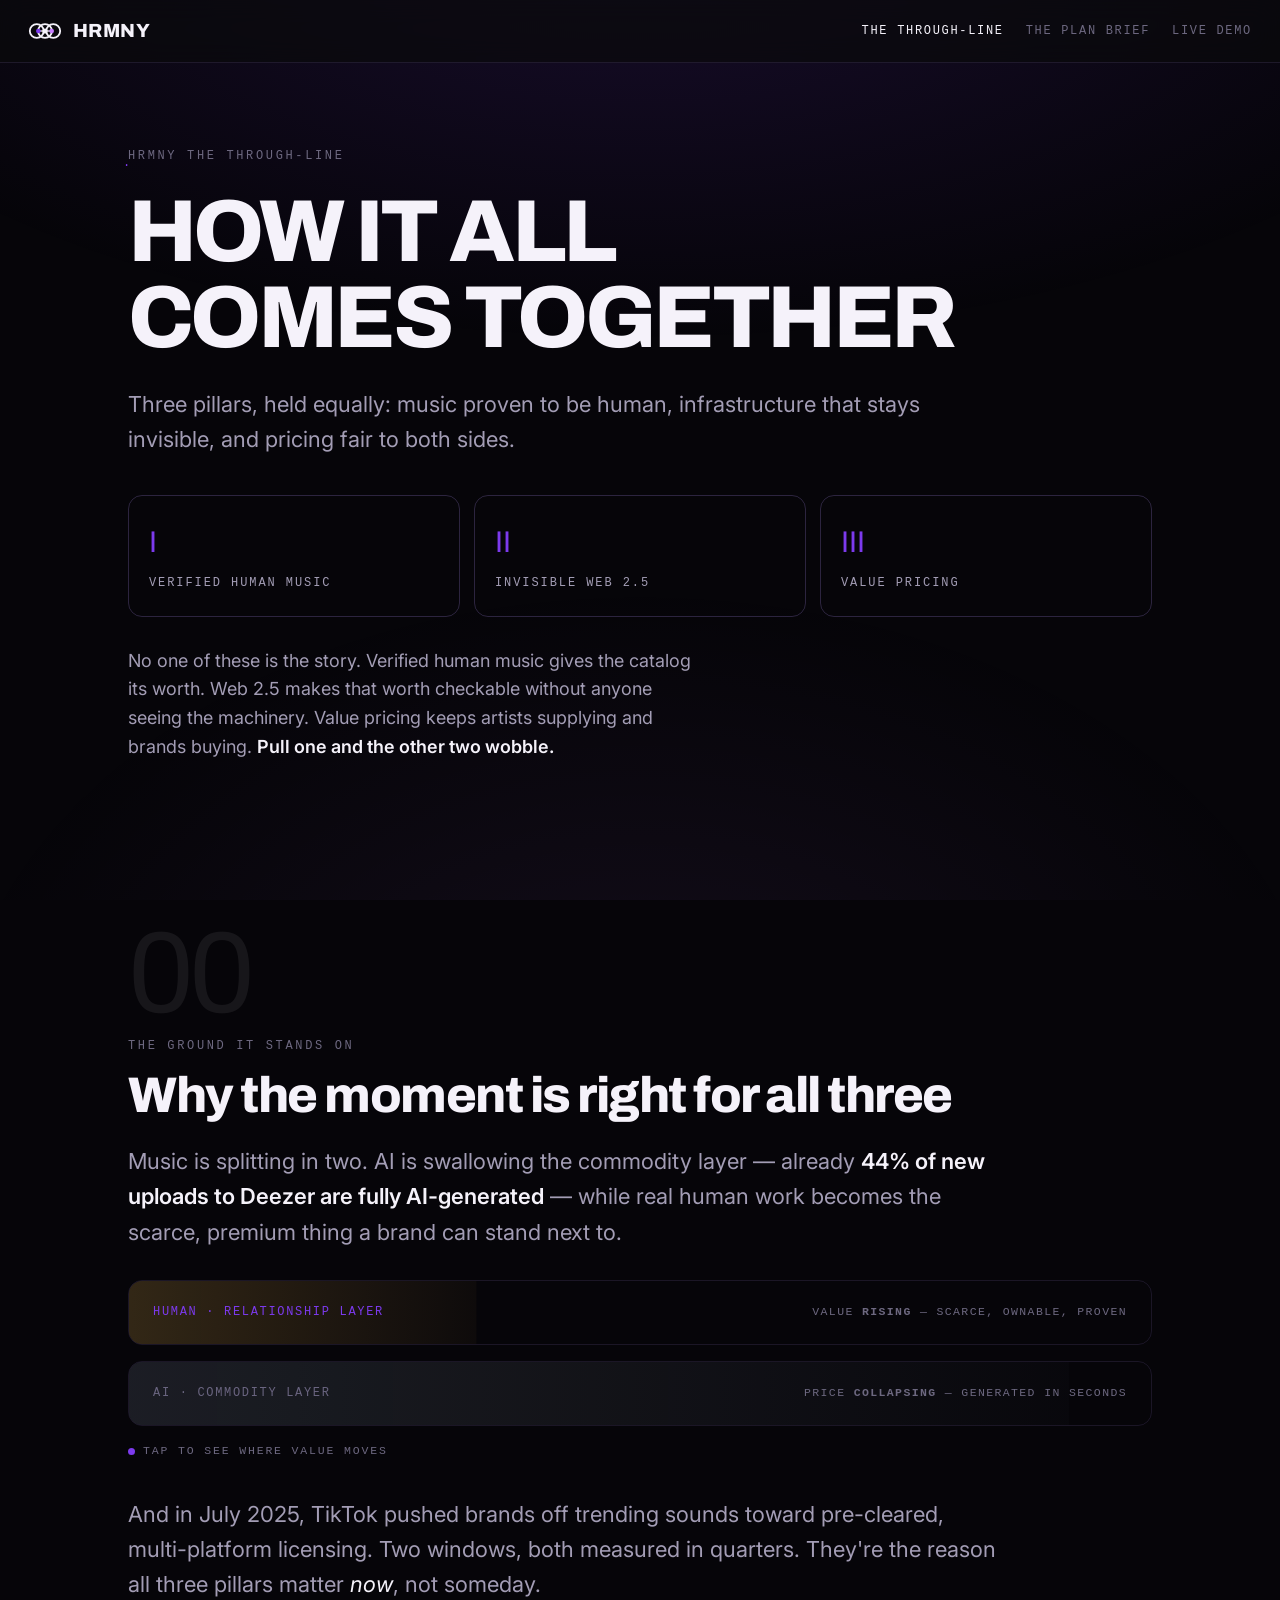
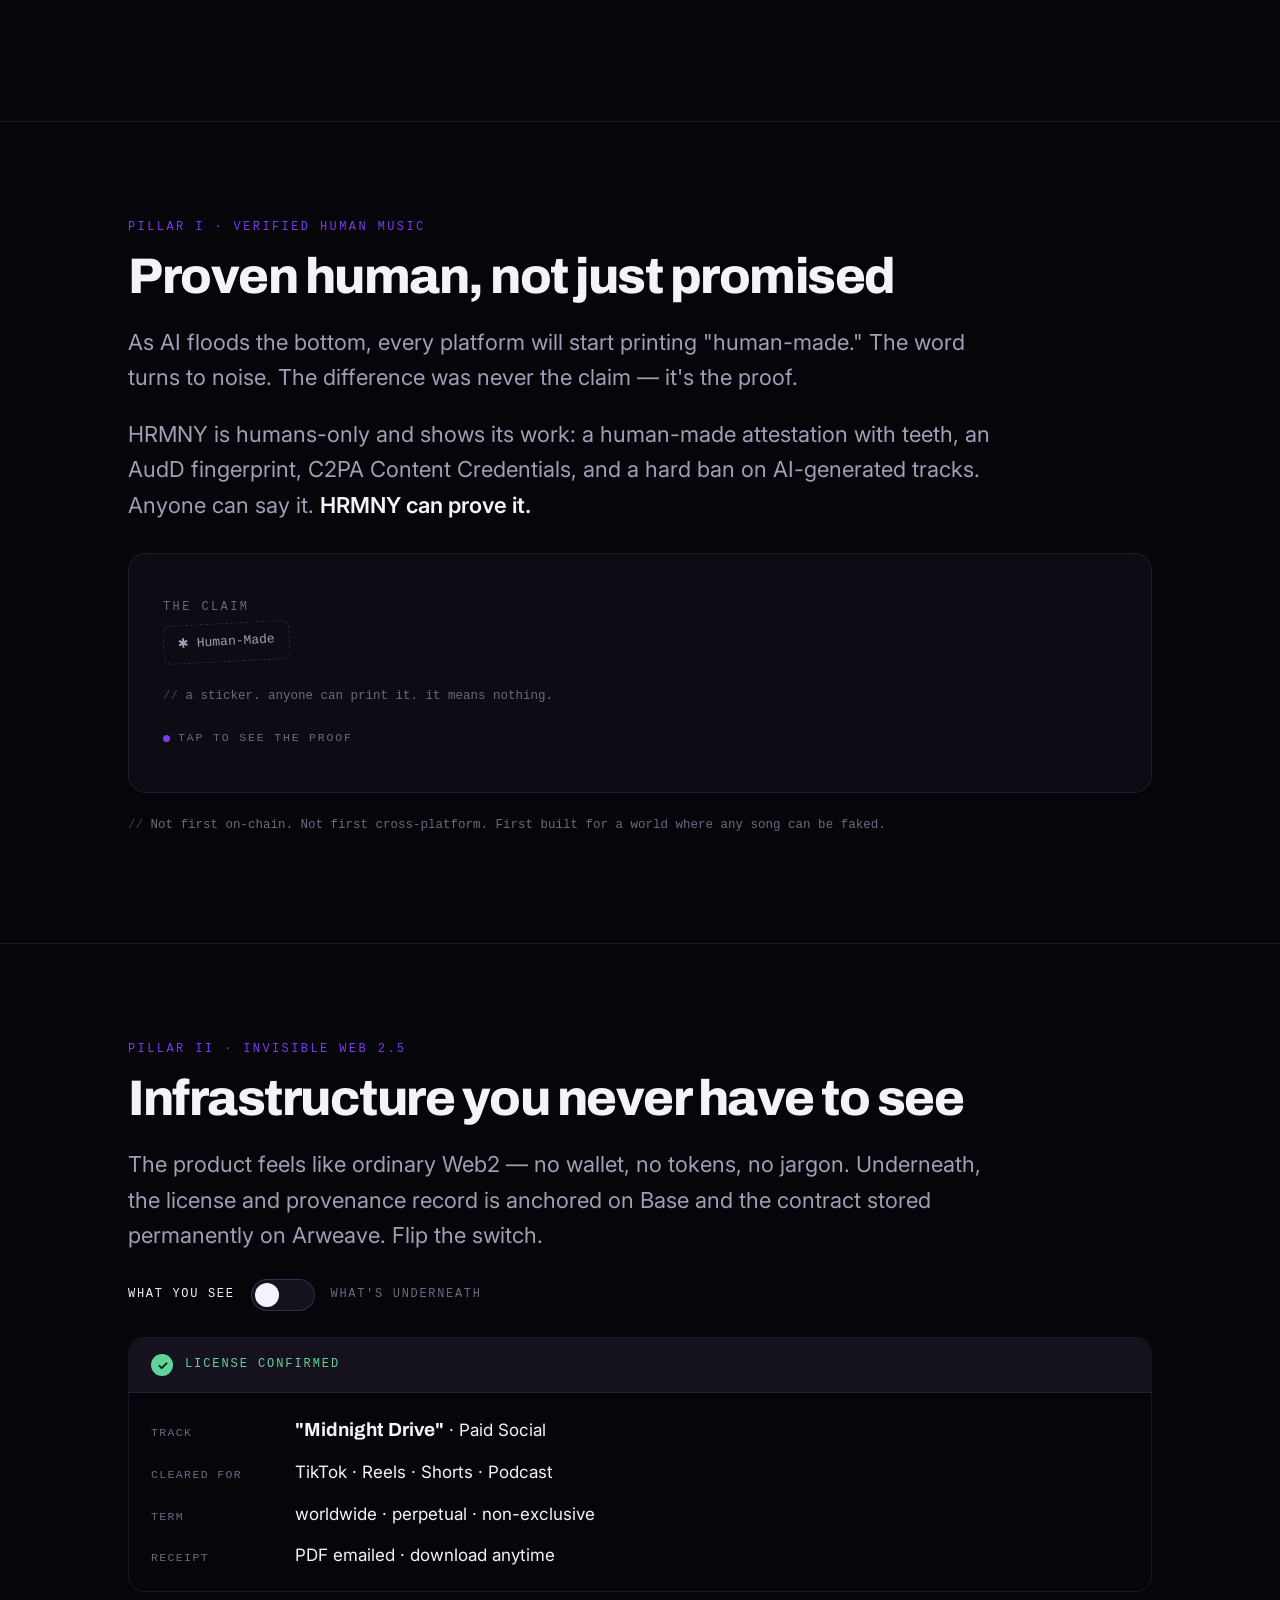
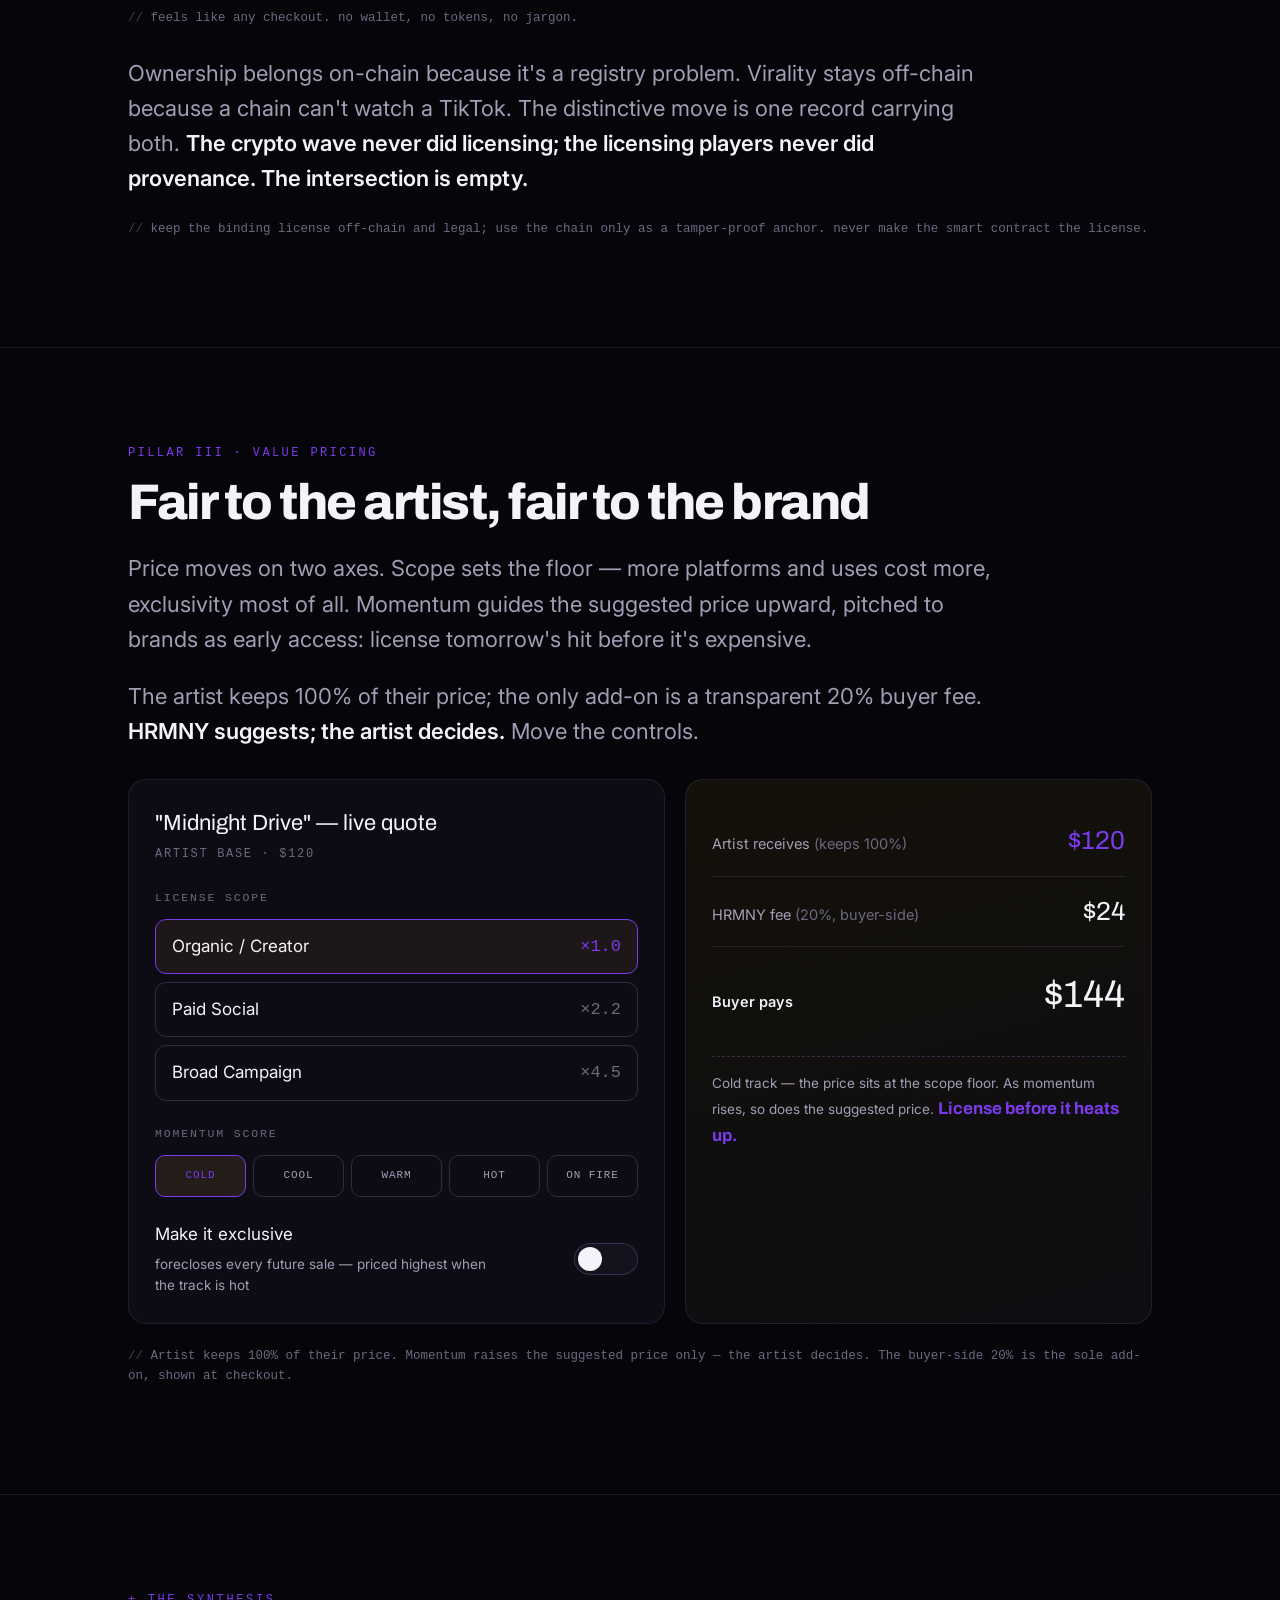
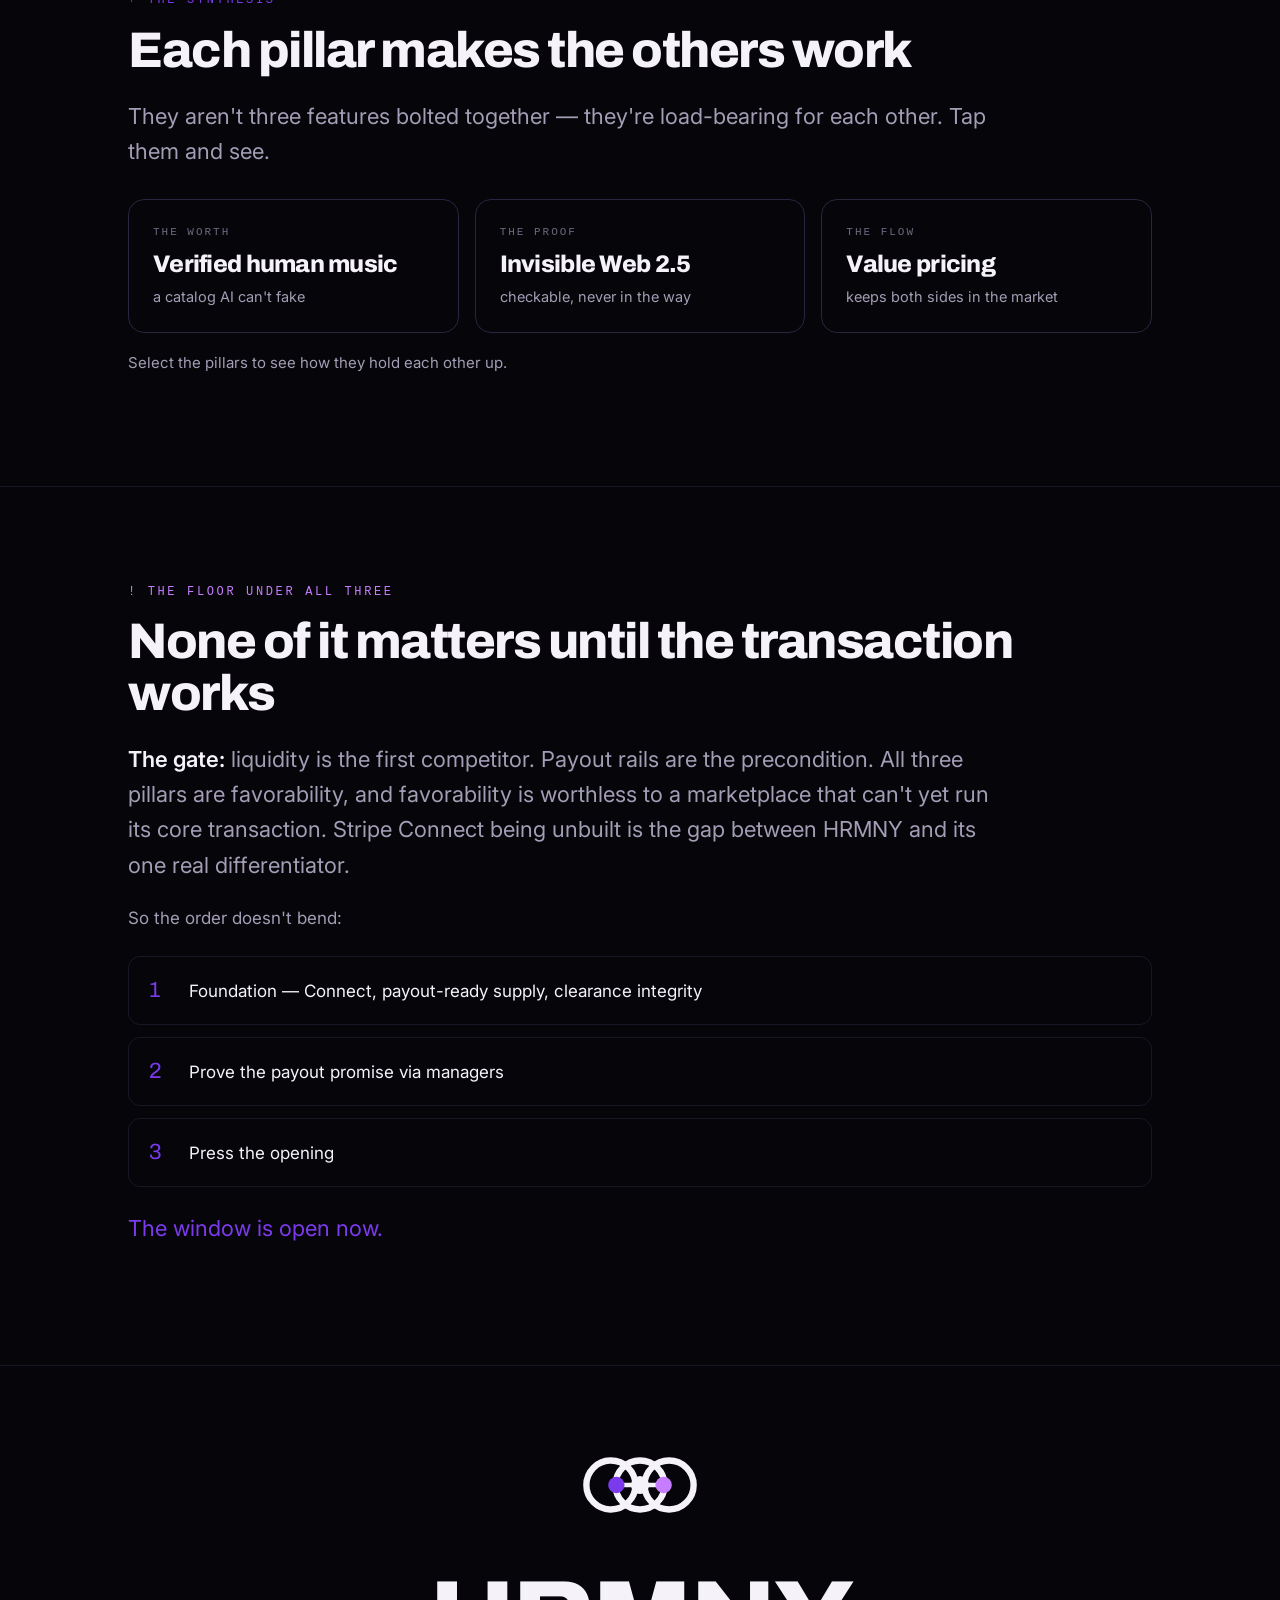
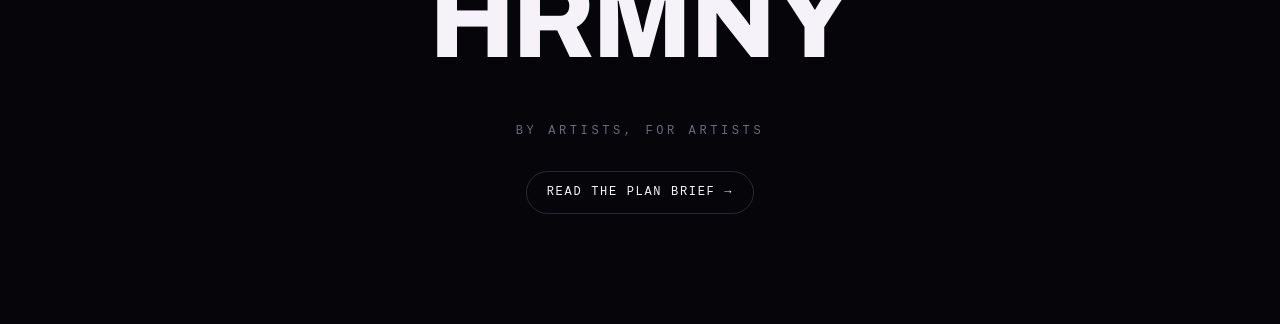
==== commit cc6103d4: "Add clickable app prototype: Discover, Studio, Verify, Wallet A phone-framed, tab-navigated demo tha" ====
--- a/index.html
+++ b/index.html
@@ -25,6 +25,7 @@
   <div class="nav-links">
     <a href="index.html" aria-current="page">The Through-Line</a>
     <a href="plan.html">The Plan Brief</a>
+    <a href="app.html">Live Demo</a>
   </div>
 </nav>
 
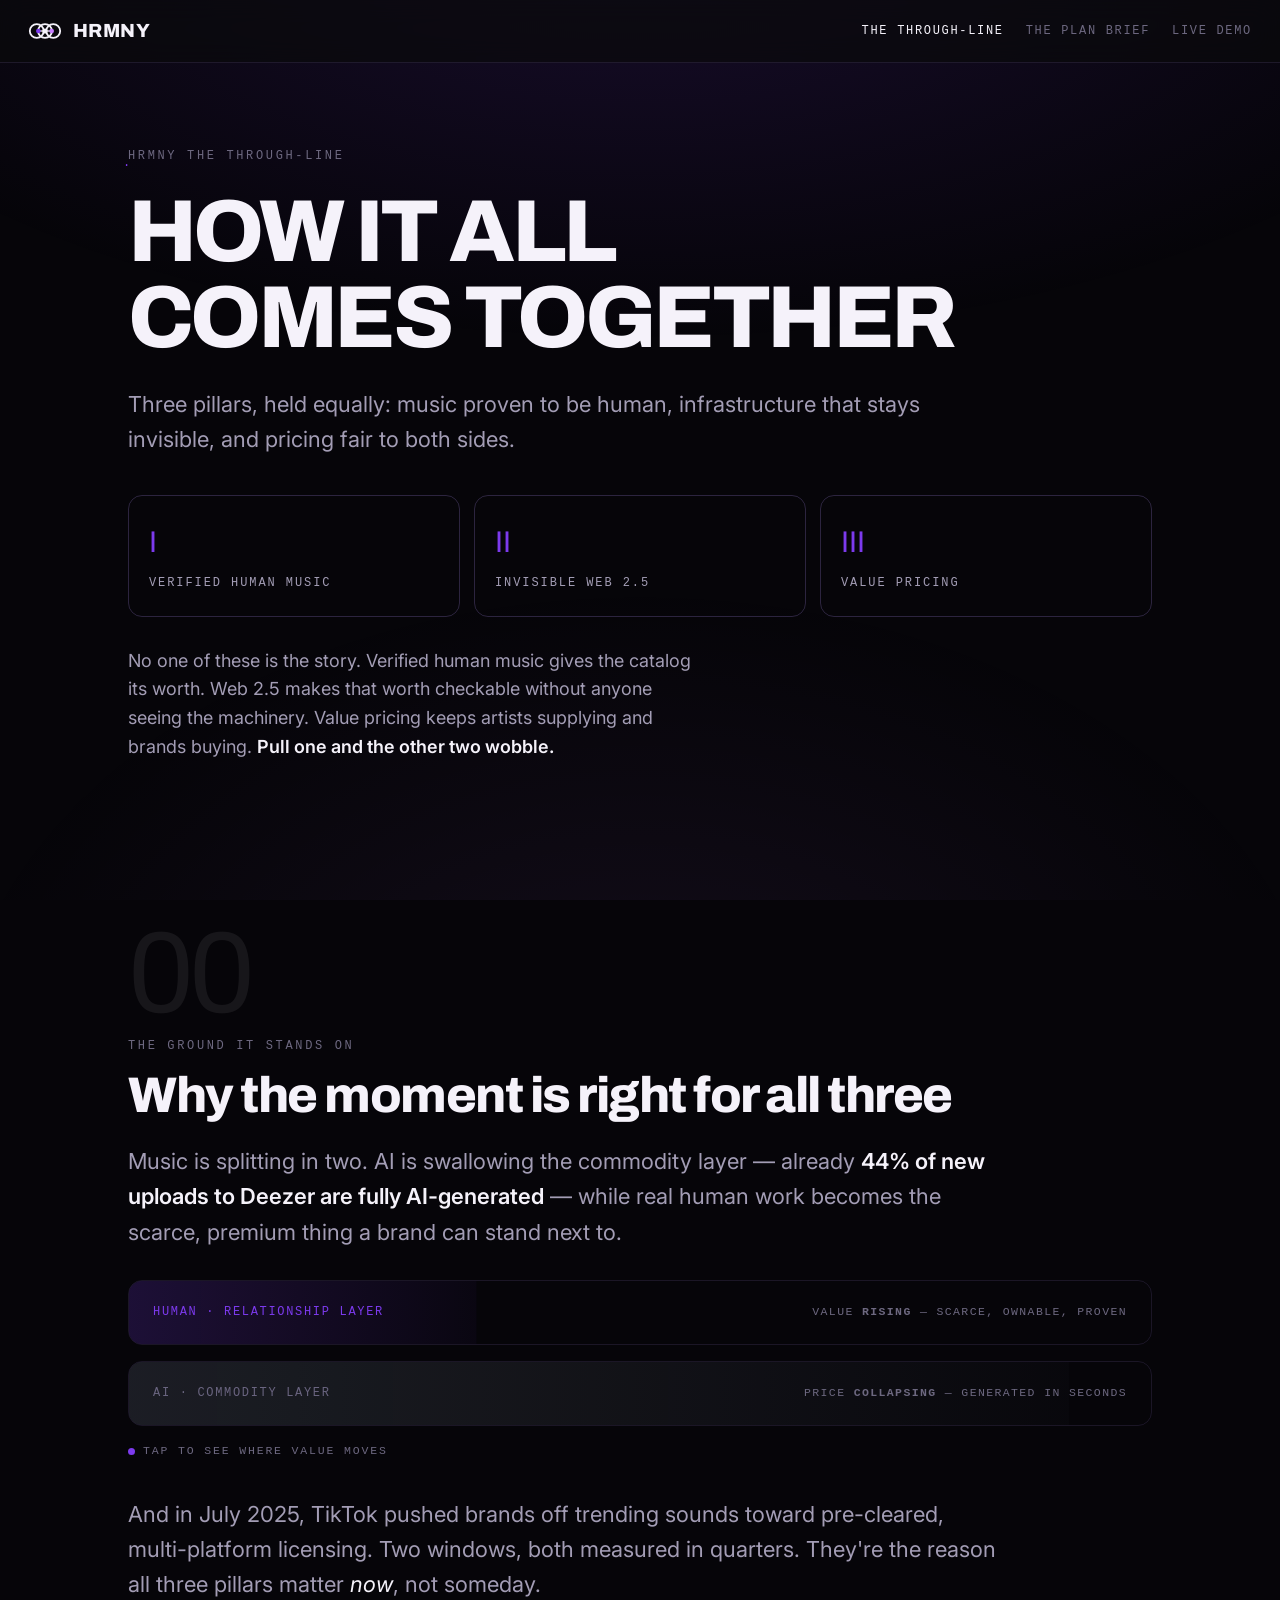
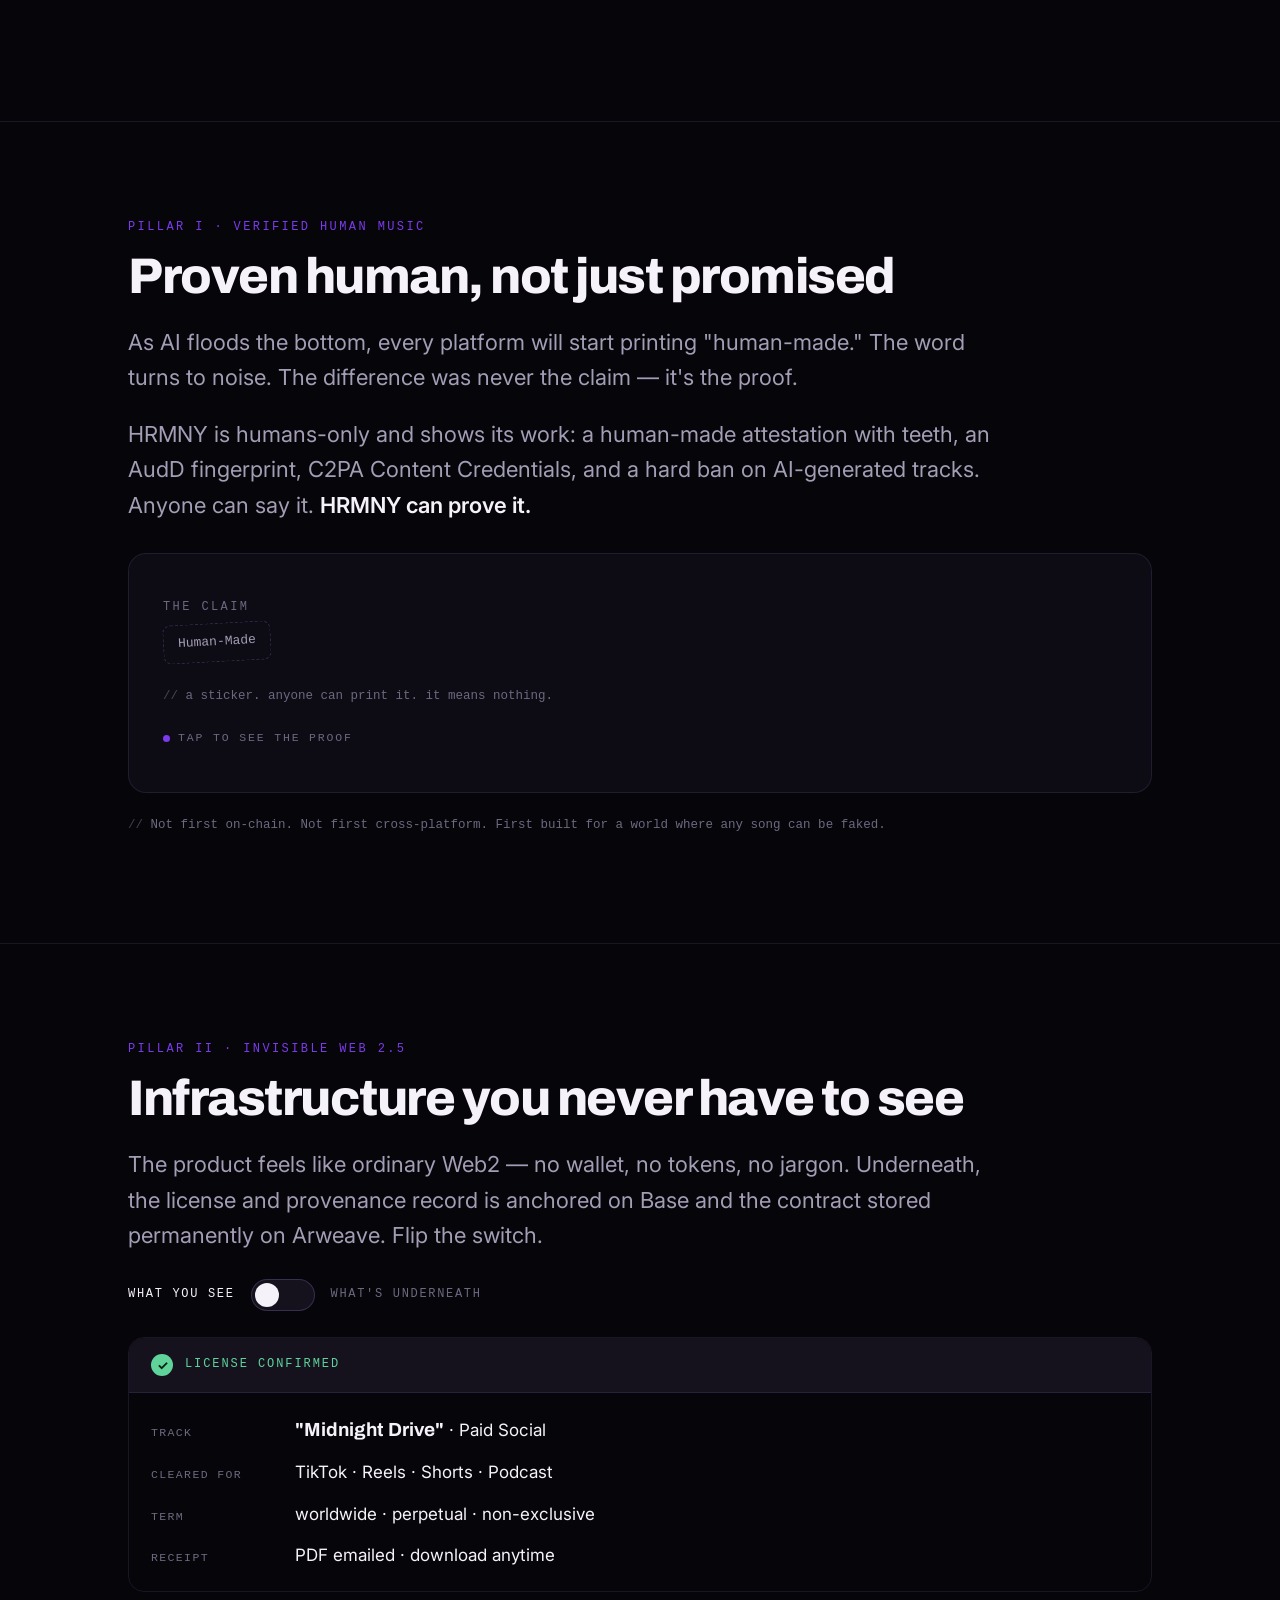
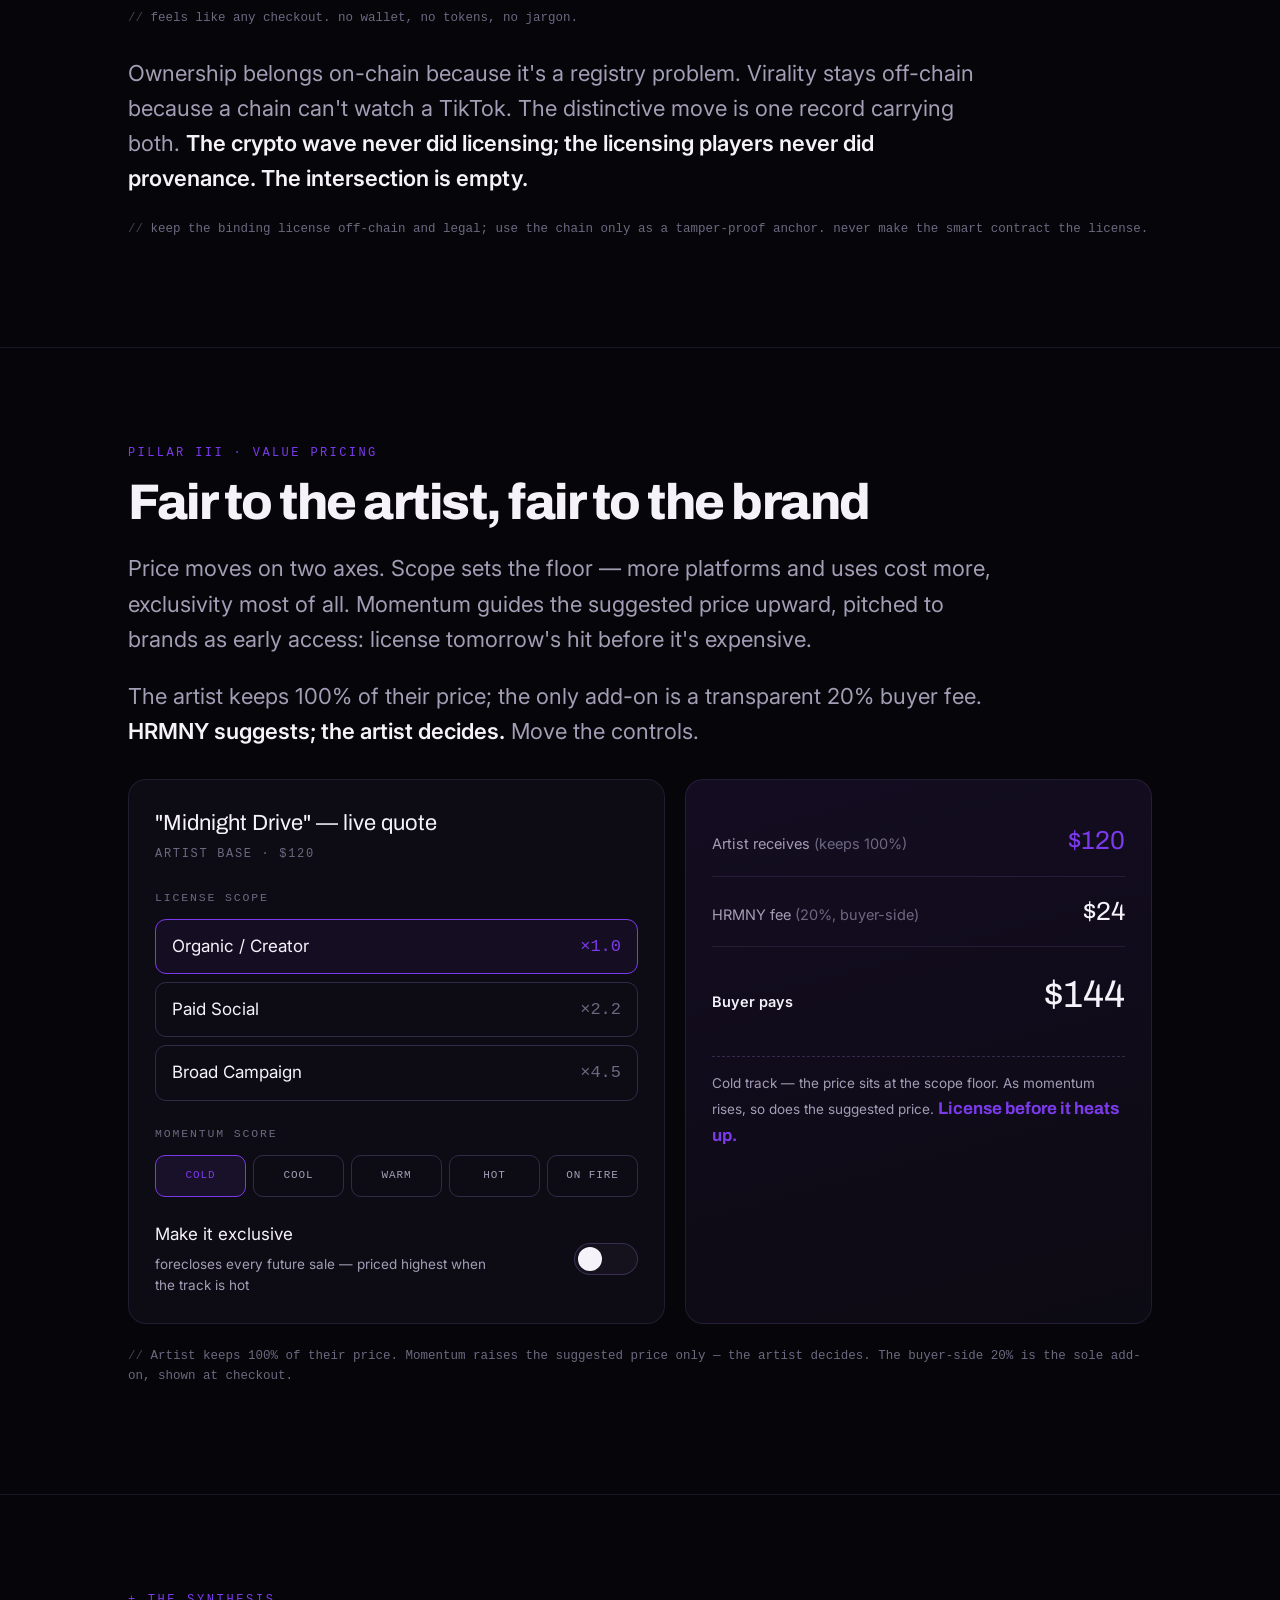
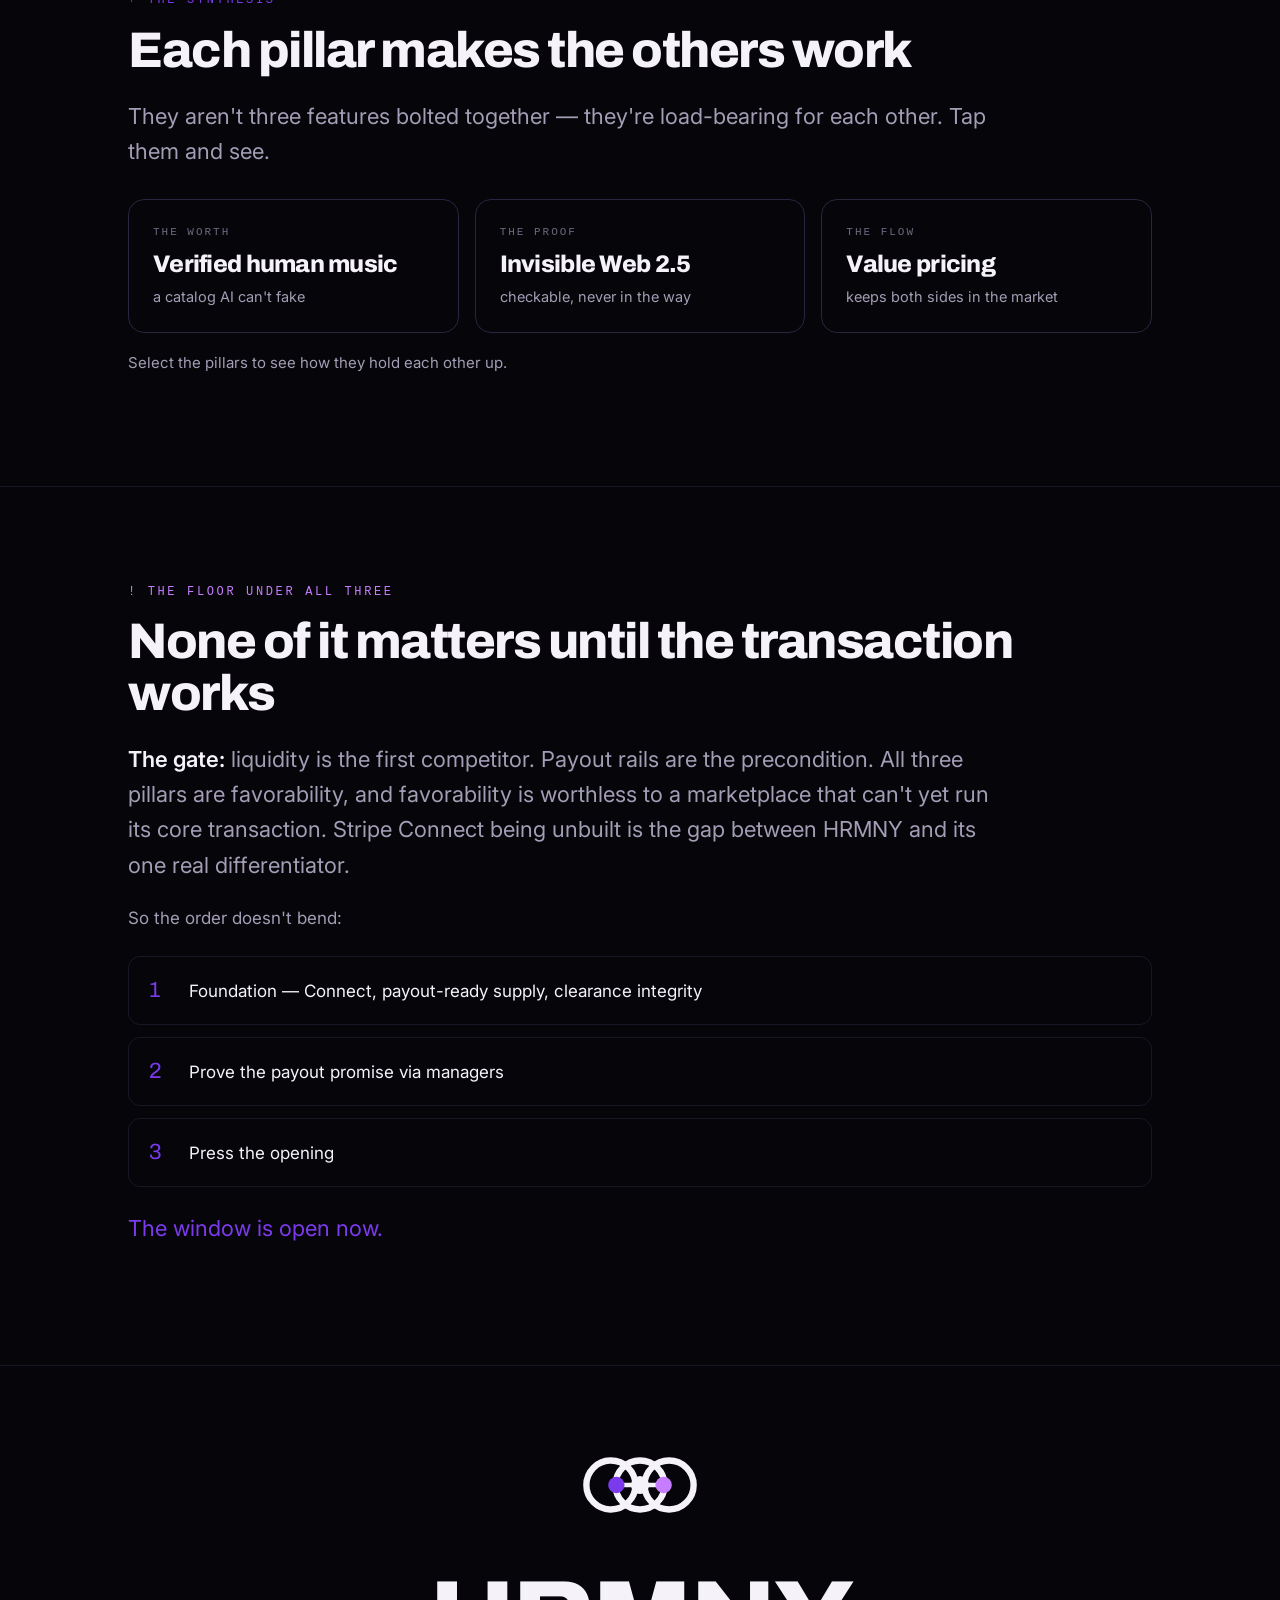
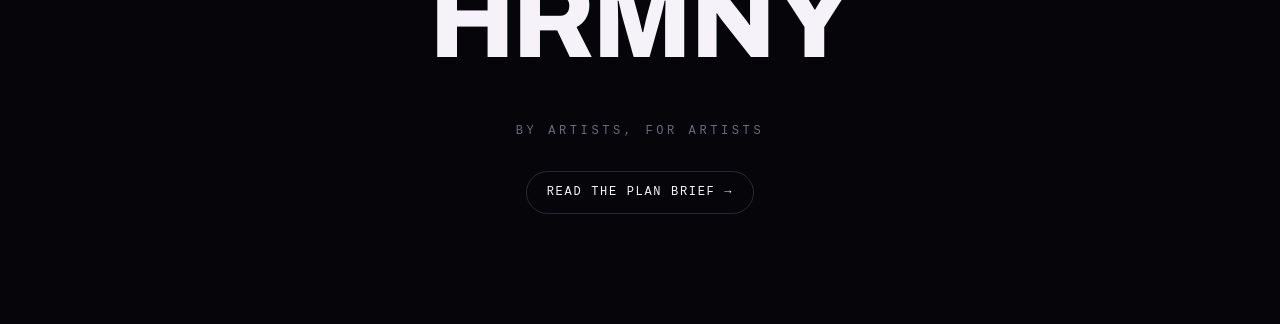
==== commit ce4c7a78: "Sleeker, on-brand pass: real cover art, no emoji, disciplined palette Aligned the whole site to the " ====
--- a/index.html
+++ b/index.html
@@ -111,7 +111,7 @@
         <input class="vh flip-input" type="checkbox">
         <div class="face front">
           <div class="ft">The claim</div>
-          <div class="sticker">✱ Human-Made</div>
+          <div class="sticker">Human-Made</div>
           <p class="comment">a sticker. anyone can print it. it means nothing.</p>
           <div class="hint" style="margin-top:10px">Tap to see the proof</div>
         </div>
--- a/assets/styles.css
+++ b/assets/styles.css
@@ -103,7 +103,7 @@
 @keyframes pulse { 0%,100% { opacity: .35; transform: scale(.8);} 50% { opacity: 1; transform: scale(1);} }
 
 /* ——— Cards / grids ——— */
-.card { background: var(--panel); border: 1px solid var(--line); border-radius: 16px; padding: 26px; }
+.card { background: var(--panel); border: 1px solid var(--line); border-radius: 12px; padding: 26px; }
 .grid { display: grid; gap: 18px; }
 .grid-3 { grid-template-columns: repeat(3, 1fr); } .grid-2 { grid-template-columns: repeat(2, 1fr); }
 @media (max-width: 820px) { .grid-3, .grid-2 { grid-template-columns: 1fr; } section { padding: 70px 0; } .nav-links { display: none; } }
@@ -122,14 +122,14 @@
 .pillar-chip .rn { font-family: var(--display); font-size: 30px; color: var(--human); }
 .pillar-chip .nm { font-family: var(--mono); font-size: 12px; letter-spacing: 0.16em; text-transform: uppercase; margin-top: 8px; color: var(--ink-dim); }
 .pillars-row:hover .pillar-chip { opacity: .42; transform: translateY(4px); }
-.pillars-row .pillar-chip:hover { opacity: 1; transform: translateY(-6px); border-color: var(--human); box-shadow: 0 18px 50px -28px rgba(232,176,75,.5); }
+.pillars-row .pillar-chip:hover { opacity: 1; transform: translateY(-6px); border-color: var(--human); box-shadow: 0 18px 50px -28px rgba(124,58,237,.5); }
 @media (max-width: 820px){ .pillars-row { grid-template-columns: 1fr; } }
 
 /* value migration — checkbox + :has() */
 .valmig { display: grid; gap: 16px; margin-top: 30px; cursor: pointer; }
 .val-bar { position: relative; border: 1px solid var(--line); border-radius: 14px; padding: 22px 24px; overflow: hidden; }
 .val-bar .fill { position: absolute; inset: 0; transition: transform 1.1s var(--ease); transform-origin: left; }
-.val-bar.human .fill { background: linear-gradient(90deg, rgba(232,176,75,.20), rgba(232,176,75,.04)); transform: scaleX(.34); }
+.val-bar.human .fill { background: linear-gradient(90deg, rgba(124,58,237,.20), rgba(124,58,237,.04)); transform: scaleX(.34); }
 .val-bar.ai .fill { background: linear-gradient(90deg, rgba(107,118,134,.22), rgba(107,118,134,.03)); transform: scaleX(.92); }
 .valmig:has(.valmig-input:checked) .val-bar.human .fill { transform: scaleX(1); }
 .valmig:has(.valmig-input:checked) .val-bar.ai .fill { transform: scaleX(.16); }
@@ -146,7 +146,7 @@
 .flip-wrap:has(.flip-input:checked) .flip { transform: rotateY(180deg); }
 .flip .face { position: absolute; inset: 0; backface-visibility: hidden; border: 1px solid var(--line); border-radius: 18px; padding: 34px; display: flex; flex-direction: column; justify-content: center; }
 .flip .front { background: var(--bg-2); }
-.flip .back { transform: rotateY(180deg); background: linear-gradient(160deg, #15120a, #0d0d10); border-color: rgba(232,176,75,.4); }
+.flip .back { transform: rotateY(180deg); background: linear-gradient(160deg, #160e26, #0c0a12); border-color: rgba(124,58,237,.4); }
 .face .ft { font-family: var(--mono); font-size: 12px; letter-spacing: 0.2em; text-transform: uppercase; color: var(--ink-faint); }
 .face .big { font-family: var(--display); font-size: clamp(28px,4vw,42px); margin: 10px 0; }
 .sticker { display: inline-block; align-self: flex-start; margin: 6px 0 12px; border: 1px dashed var(--line-2); border-radius: 8px; padding: 8px 14px; font-family: var(--mono); font-size: 13px; color: var(--ink-dim); transform: rotate(-3deg); }
@@ -158,7 +158,7 @@
 .switch-row { display: flex; align-items: center; gap: 16px; margin: 26px 0; cursor: pointer; width: max-content; }
 .toggle { position: relative; width: 64px; height: 32px; border-radius: 999px; border: 1px solid var(--line-2); background: var(--bg-3); transition: background .3s; flex: none; }
 .toggle .knob { position: absolute; top: 3px; left: 3px; width: 24px; height: 24px; border-radius: 50%; background: var(--ink); transition: transform .3s var(--ease); }
-.views-wrap:has(.views-input:checked) .toggle { background: rgba(122,162,247,.25); }
+.views-wrap:has(.views-input:checked) .toggle { background: rgba(199,125,255,.25); }
 .views-wrap:has(.views-input:checked) .toggle .knob { transform: translateX(32px); background: var(--chain); }
 .switch-lab { font-family: var(--mono); font-size: 12px; letter-spacing: 0.14em; text-transform: uppercase; color: var(--ink-faint); }
 .views-wrap:not(:has(.views-input:checked)) .switch-lab.see { color: var(--ink); }
@@ -196,7 +196,7 @@
 .scope-opt .mult { font-family: var(--mono); color: var(--ink-faint); }
 #c-s-org:checked   ~ .ctl-group .scope-opt[for="c-s-org"],
 #c-s-paid:checked  ~ .ctl-group .scope-opt[for="c-s-paid"],
-#c-s-broad:checked ~ .ctl-group .scope-opt[for="c-s-broad"] { border-color: var(--human); background: rgba(232,176,75,.07); }
+#c-s-broad:checked ~ .ctl-group .scope-opt[for="c-s-broad"] { border-color: var(--human); background: rgba(124,58,237,.07); }
 #c-s-org:checked   ~ .ctl-group .scope-opt[for="c-s-org"] .mult,
 #c-s-paid:checked  ~ .ctl-group .scope-opt[for="c-s-paid"] .mult,
 #c-s-broad:checked ~ .ctl-group .scope-opt[for="c-s-broad"] .mult { color: var(--human); }
@@ -207,14 +207,14 @@
 #c-m-cool:checked ~ .ctl-group .mom-opt[for="c-m-cool"],
 #c-m-warm:checked ~ .ctl-group .mom-opt[for="c-m-warm"],
 #c-m-hot:checked  ~ .ctl-group .mom-opt[for="c-m-hot"],
-#c-m-fire:checked ~ .ctl-group .mom-opt[for="c-m-fire"] { border-color: var(--human); background: rgba(232,176,75,.10); color: var(--human); }
+#c-m-fire:checked ~ .ctl-group .mom-opt[for="c-m-fire"] { border-color: var(--human); background: rgba(124,58,237,.10); color: var(--human); }
 .excl { display: flex; align-items: center; justify-content: space-between; gap: 14px; cursor: pointer; }
 .excl .ex-copy { font-size: 13.5px; color: var(--ink-dim); max-width: 38ch; margin: 6px 0 0; }
 .excl-box { position: relative; width: 64px; height: 32px; border-radius: 999px; border: 1px solid var(--line-2); background: var(--bg-3); transition: background .3s; flex: none; }
 .excl-knob { position: absolute; top: 3px; left: 3px; width: 24px; height: 24px; border-radius: 50%; background: var(--ink); transition: transform .3s var(--ease); }
-.calc:has(#c-excl:checked) .excl-box { background: rgba(232,176,75,.30); }
+.calc:has(#c-excl:checked) .excl-box { background: rgba(124,58,237,.30); }
 .calc:has(#c-excl:checked) .excl-knob { transform: translateX(32px); background: var(--human); }
-.calc-out { border: 1px solid var(--line); border-radius: 18px; padding: 26px; background: linear-gradient(165deg, #14110a, #0d0d11); }
+.calc-out { border: 1px solid var(--line); border-radius: 18px; padding: 26px; background: linear-gradient(165deg, #140d22, #0c0a12); }
 .out { display: none; }
 .out-row { display: flex; justify-content: space-between; align-items: baseline; padding: 14px 0; border-bottom: 1px solid var(--line); }
 .out-row .k { color: var(--ink-dim); font-size: 14.5px; }
@@ -236,7 +236,7 @@
 .interlock-wrap:has(.lk:checked) .lock { opacity: .4; }
 #lk-worth:checked ~ .interlock .lock[for="lk-worth"],
 #lk-proof:checked ~ .interlock .lock[for="lk-proof"],
-#lk-flow:checked  ~ .interlock .lock[for="lk-flow"] { opacity: 1; border-color: var(--human); background: rgba(232,176,75,.06); box-shadow: 0 20px 60px -34px rgba(232,176,75,.6); }
+#lk-flow:checked  ~ .interlock .lock[for="lk-flow"] { opacity: 1; border-color: var(--human); background: rgba(124,58,237,.06); box-shadow: 0 20px 60px -34px rgba(124,58,237,.6); }
 .interlock-note { margin-top: 18px; min-height: 24px; font-size: 15px; color: var(--ink-dim); }
 .interlock-note b { color: var(--human); }
 .interlock-note .note { display: none; } .interlock-note .note-default { display: block; }
@@ -255,7 +255,7 @@
    =================================================================== */
 .stats { display: grid; grid-template-columns: repeat(3,1fr); gap: 16px; margin-top: 34px; }
 @media (max-width: 820px){ .stats { grid-template-columns: 1fr; } }
-.stat { border: 1px solid var(--line); border-radius: 16px; padding: 26px; }
+.stat { border: 1px solid var(--line); border-radius: 12px; padding: 26px; }
 .stat .num { font-family: var(--display); font-size: clamp(38px,5.5vw,58px); color: var(--human); line-height: 1; letter-spacing: -0.03em; }
 .stat .cap { color: var(--ink-dim); font-size: 14.5px; margin-top: 12px; }
 .stat .src { font-family: var(--mono); font-size: 10.5px; color: var(--ink-faint); margin-top: 8px; }
@@ -299,7 +299,7 @@
 .dot .pt { width: 13px; height: 13px; border-radius: 50%; background: var(--ai); border: 2px solid var(--bg); box-shadow: 0 0 0 1px var(--line-2); }
 .dot .dl { font-family: var(--mono); font-size: 10.5px; color: var(--ink-dim); white-space: nowrap; }
 .dot.human .pt { background: var(--human); }
-.dot.hrmny .pt { width: 17px; height: 17px; background: var(--human); box-shadow: 0 0 0 4px rgba(232,176,75,.25); }
+.dot.hrmny .pt { width: 17px; height: 17px; background: var(--human); box-shadow: 0 0 0 4px rgba(124,58,237,.25); }
 .dot.hrmny .dl { color: var(--human); font-weight: 600; }
 @media (max-width: 720px){ .posmap { height: 360px; } .dot .dl { font-size: 9px; } }
 
@@ -317,7 +317,7 @@
 .brow .how { color: var(--ink-dim); font-size: 14.5px; }
 .chip { font-family: var(--mono); font-size: 10.5px; letter-spacing: 0.14em; text-transform: uppercase; padding: 5px 11px; border-radius: 999px; white-space: nowrap; border: 1px solid; }
 .chip.buy { color: var(--ai); border-color: rgba(107,118,134,.5); }
-.chip.boost { color: var(--human); border-color: rgba(232,176,75,.5); }
+.chip.boost { color: var(--human); border-color: rgba(124,58,237,.5); }
 .chip.build { color: var(--good); border-color: rgba(111,207,151,.5); }
 #f-buy:checked   ~ .build-table .brow:not([data-cat="buy"]),
 #f-boost:checked ~ .build-table .brow:not([data-cat="boost"]),
@@ -332,7 +332,7 @@
 #p-0:checked ~ .phases .phase-tabs .ptab[for="p-0"],
 #p-1:checked ~ .phases .phase-tabs .ptab[for="p-1"],
 #p-2:checked ~ .phases .phase-tabs .ptab[for="p-2"],
-#p-3:checked ~ .phases .phase-tabs .ptab[for="p-3"] { border-color: var(--human); background: rgba(232,176,75,.07); color: var(--ink); }
+#p-3:checked ~ .phases .phase-tabs .ptab[for="p-3"] { border-color: var(--human); background: rgba(124,58,237,.07); color: var(--ink); }
 #p-0:checked ~ .phases .phase-tabs .ptab[for="p-0"] .pn,
 #p-1:checked ~ .phases .phase-tabs .ptab[for="p-1"] .pn,
 #p-2:checked ~ .phases .phase-tabs .ptab[for="p-2"] .pn,
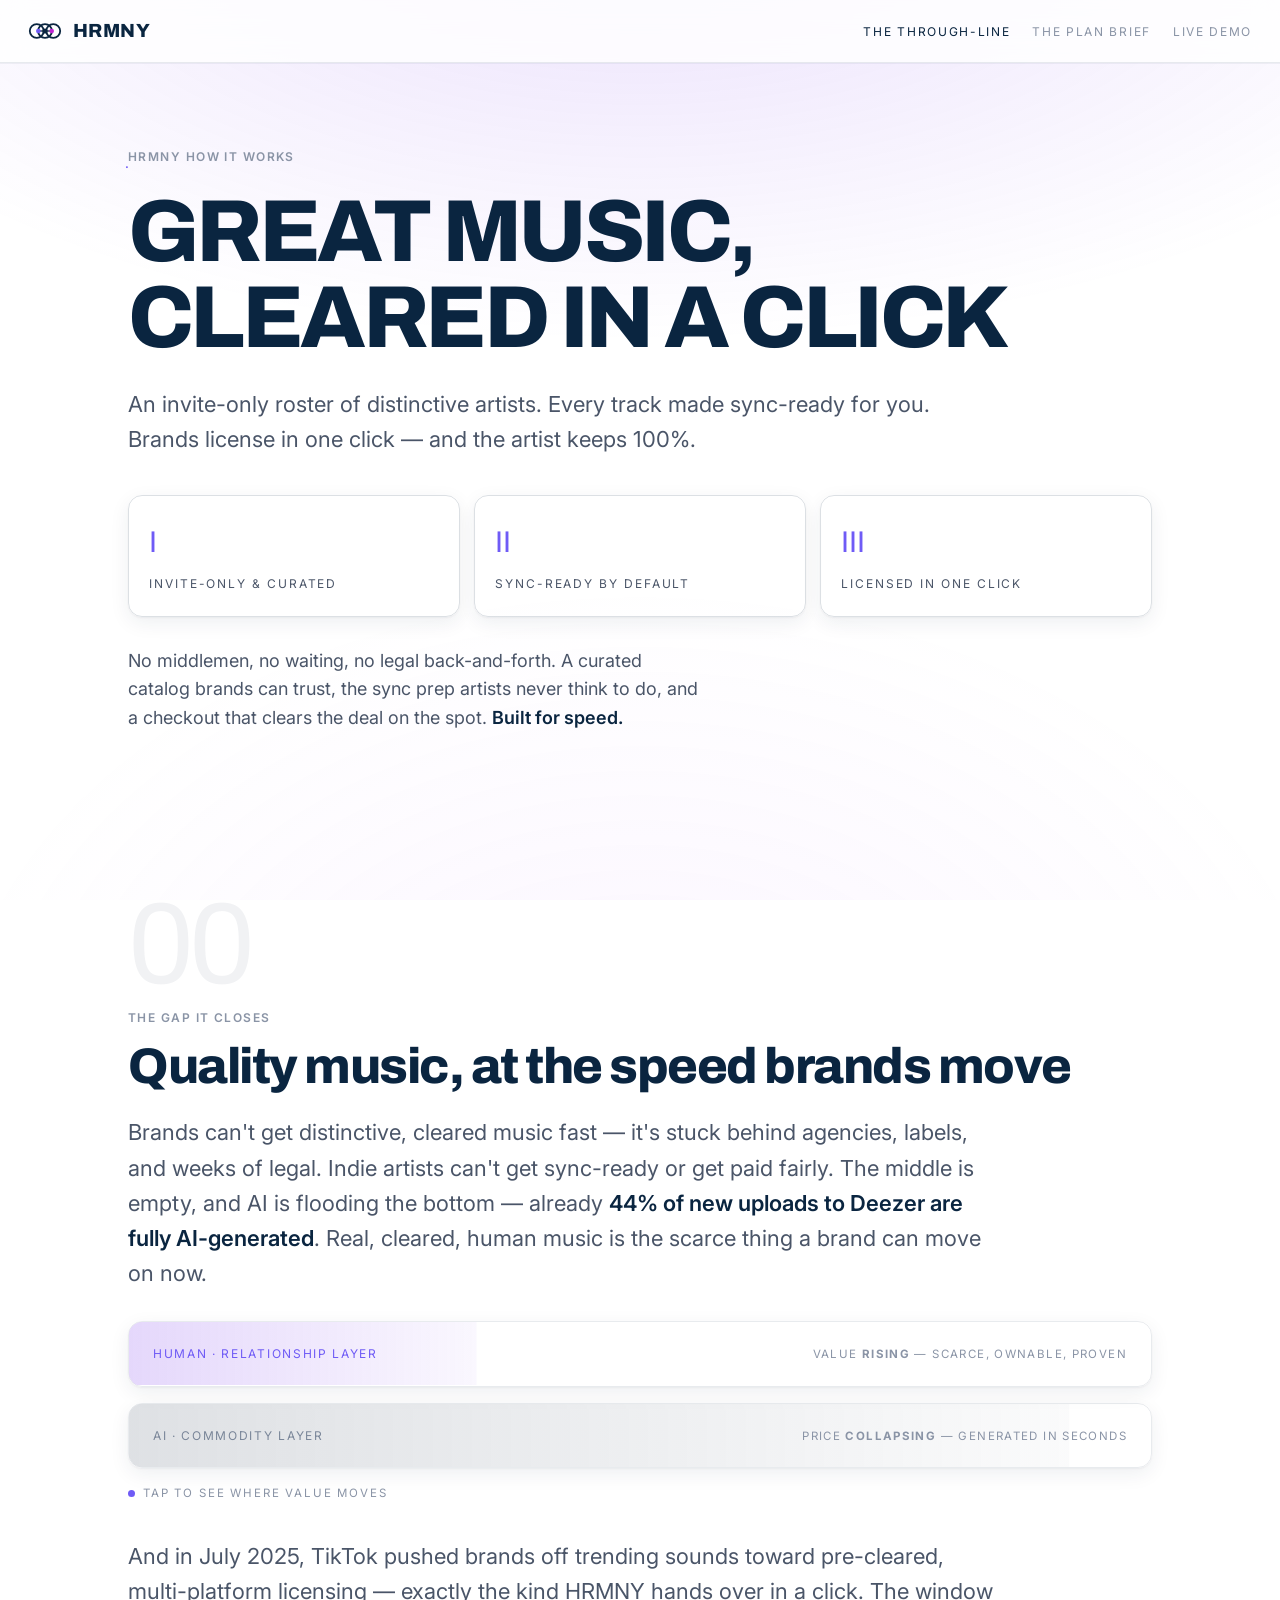
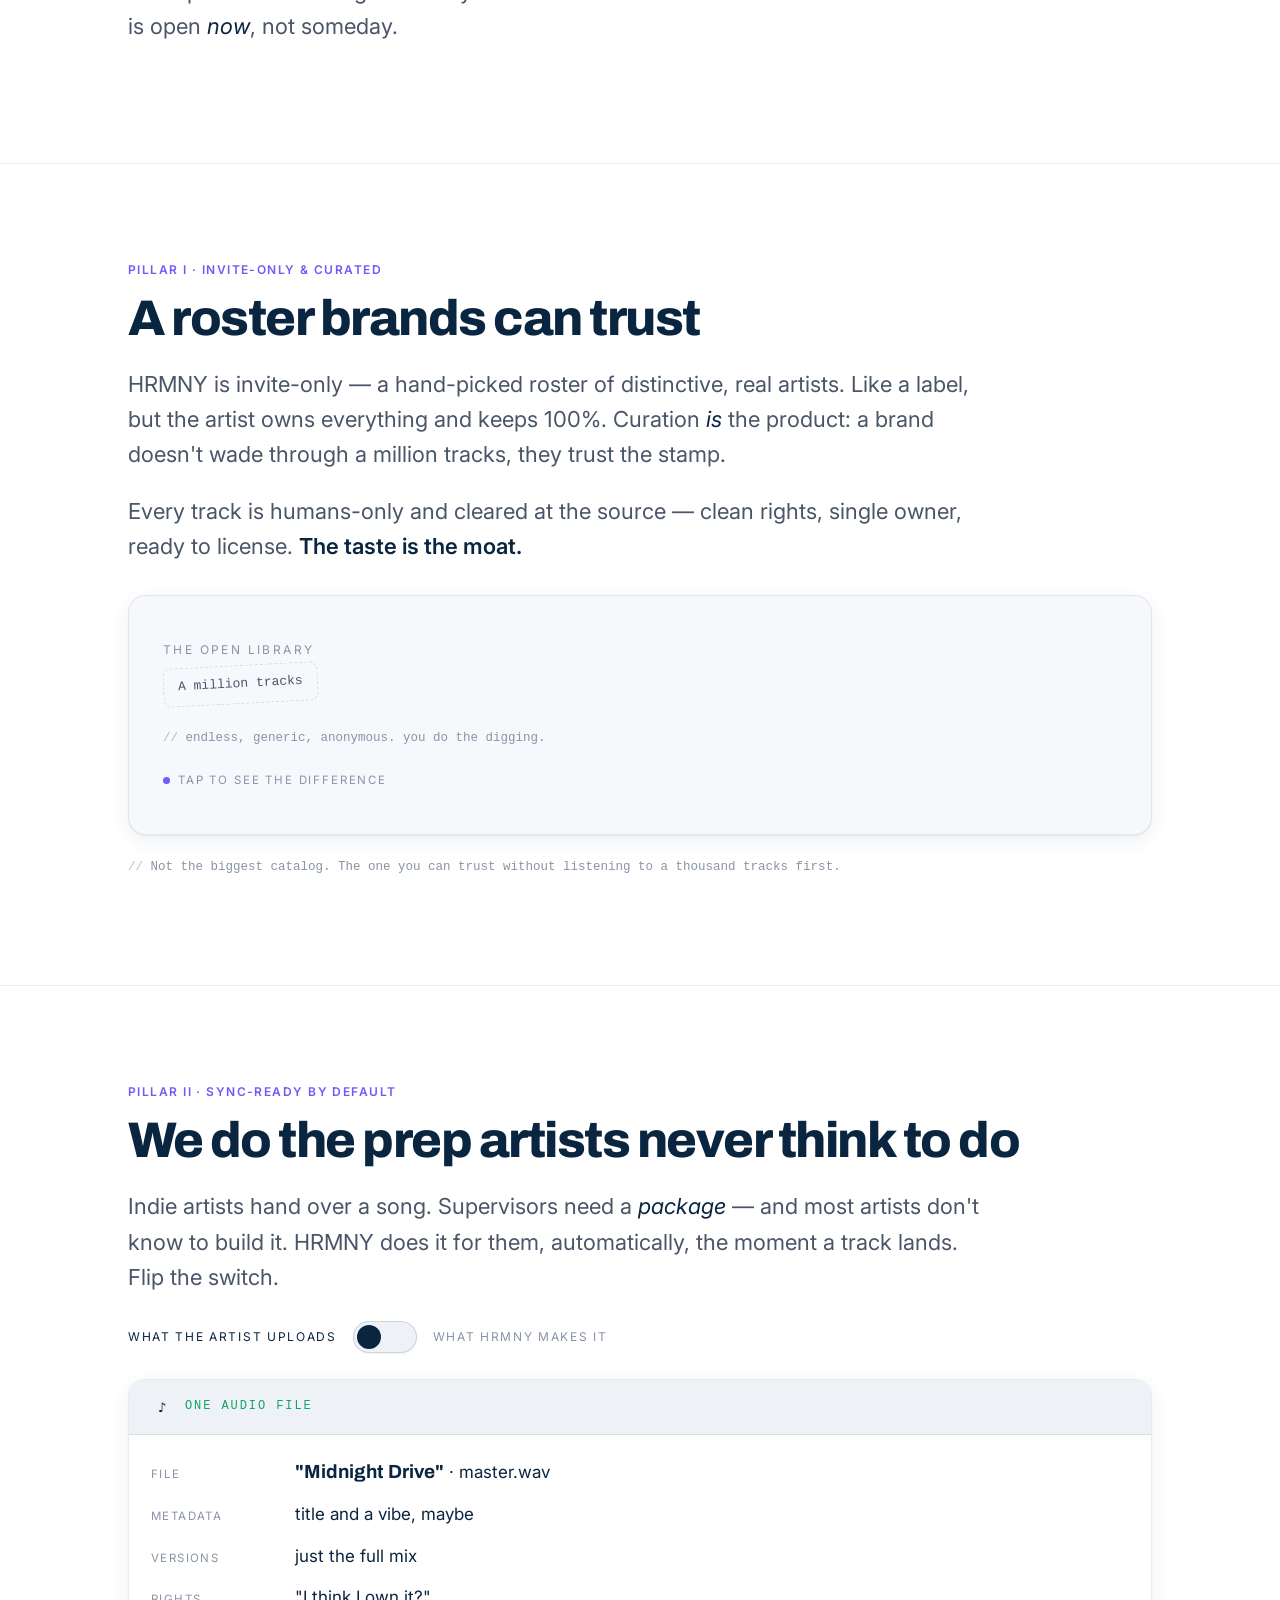
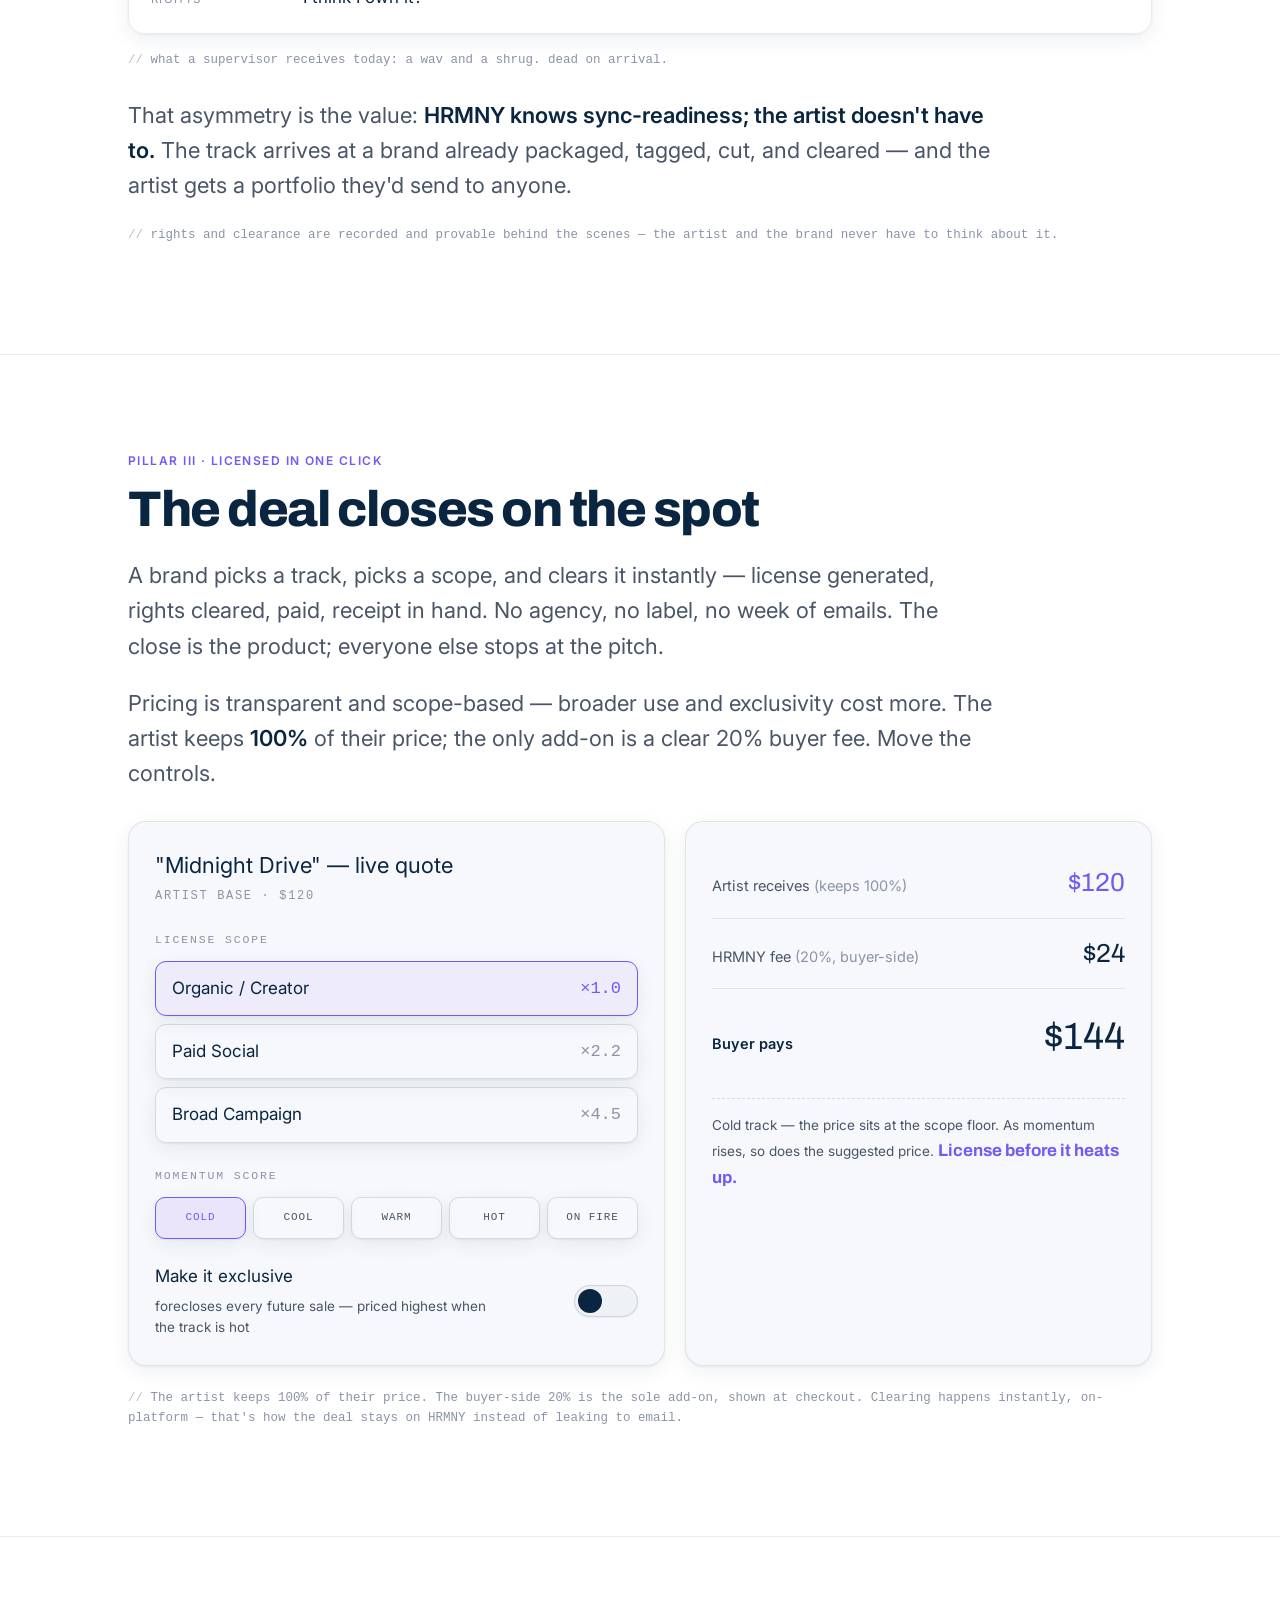
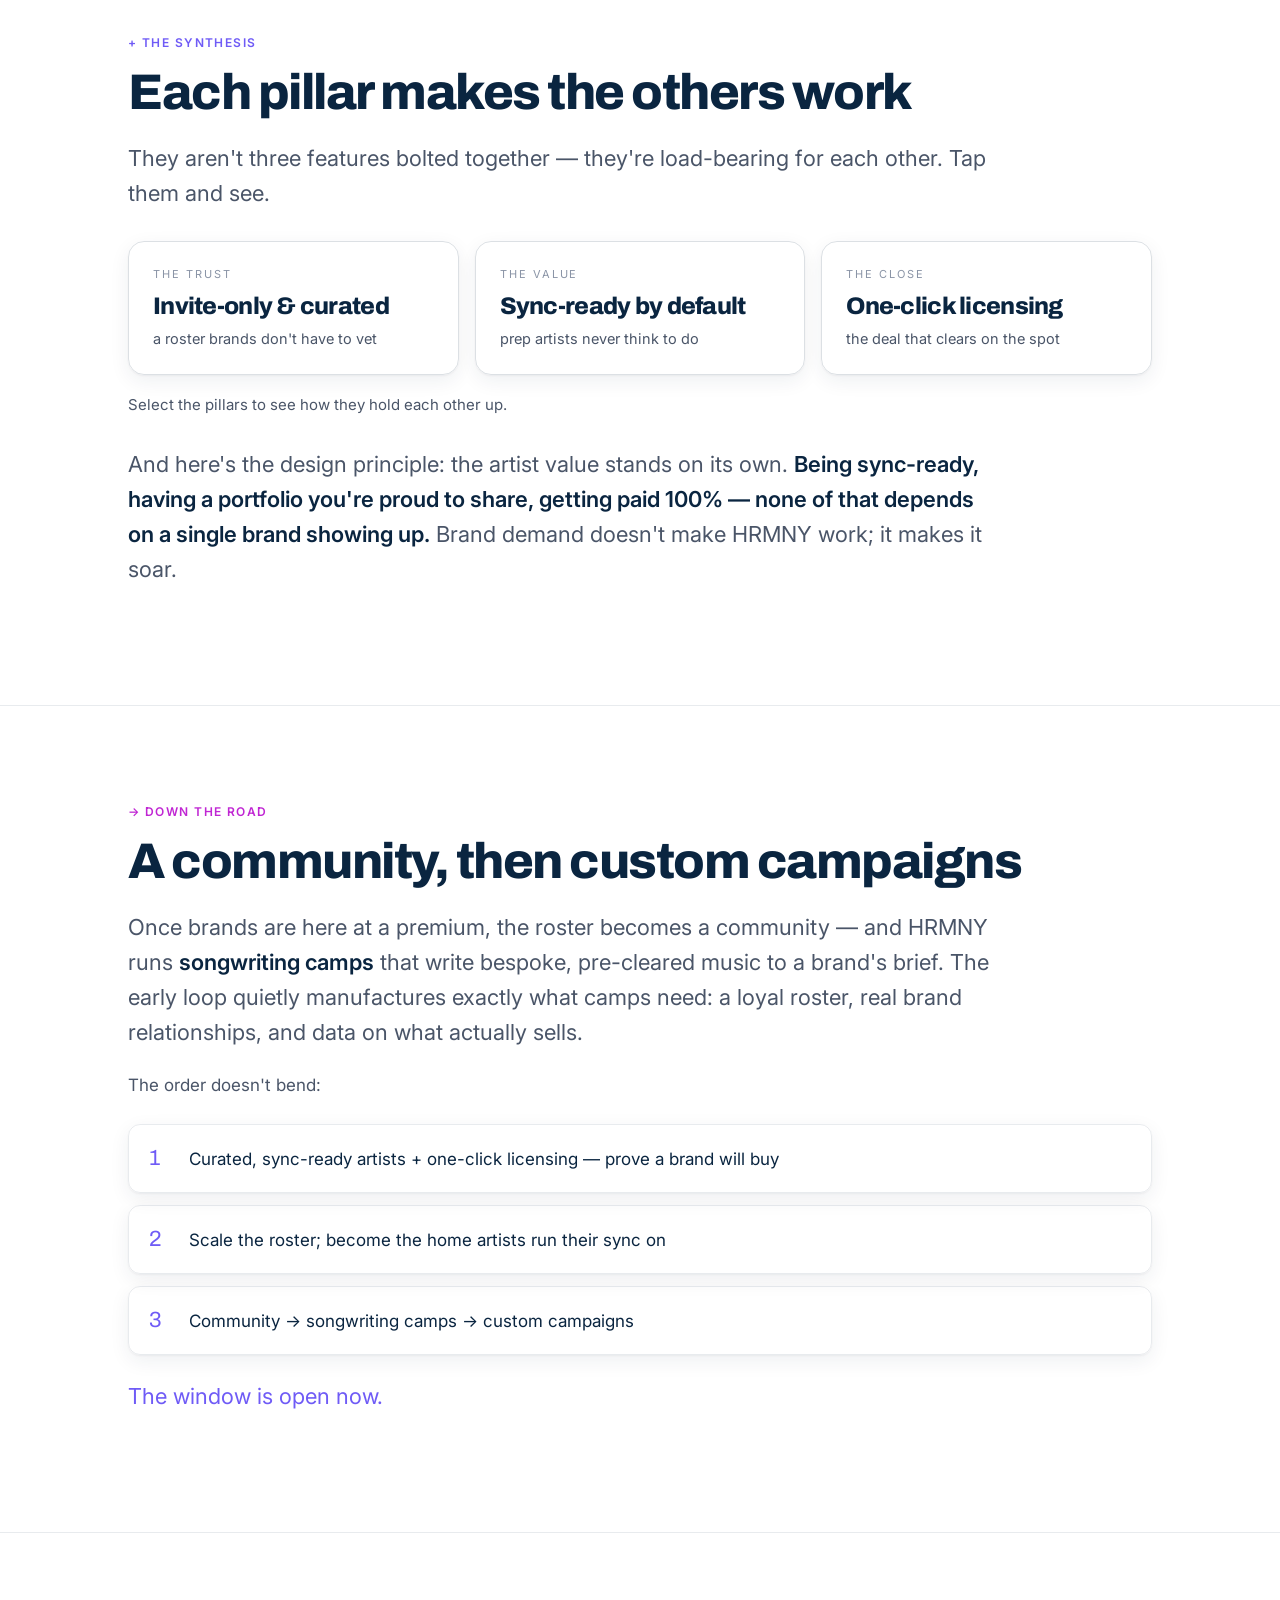
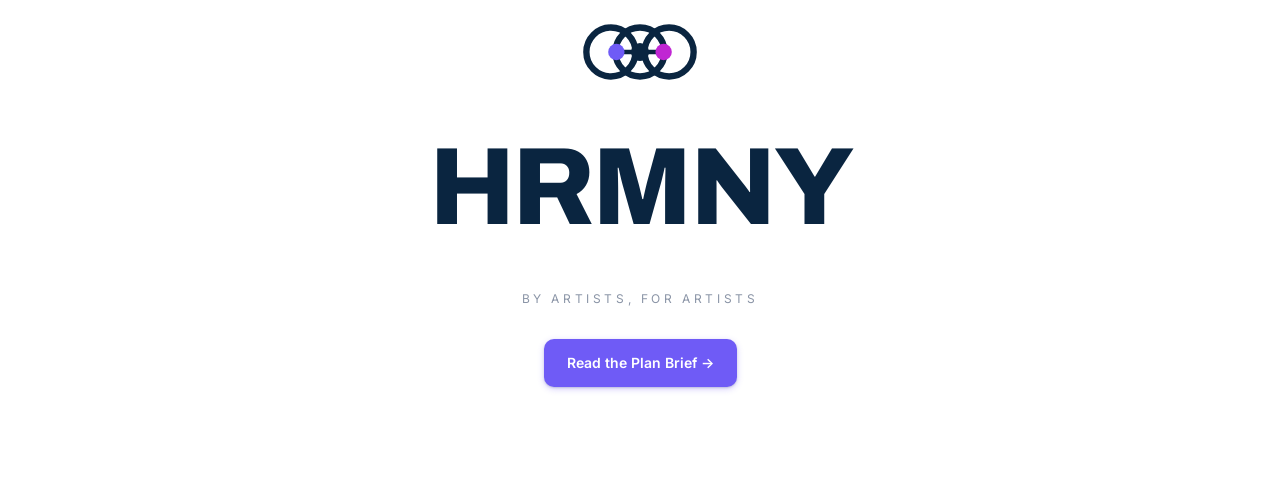
==== commit 6956bbcf: "Reposition site around the sharpened thesis + add artist sync-profile Reframed all three around wher" ====
--- a/index.html
+++ b/index.html
@@ -4,7 +4,7 @@
 <meta charset="utf-8" />
 <meta name="viewport" content="width=device-width, initial-scale=1" />
 <title>HRMNY · The Through-Line</title>
-<meta name="description" content="How it all comes together — three pillars, held equally: verified human music, invisible Web 2.5, and value pricing." />
+<meta name="description" content="HRMNY — an invite-only roster of distinctive artists, every track made sync-ready, licensed by brands in one click. The artist keeps 100%." />
 <script>document.documentElement.classList.add('js');</script>
 <link rel="preconnect" href="https://fonts.googleapis.com" />
 <link rel="preconnect" href="https://fonts.gstatic.com" crossorigin />
@@ -31,24 +31,23 @@
 
 <!-- HERO -->
 <header class="wrap" style="padding-top:84px;padding-bottom:40px">
-  <div class="kicker reveal">HRMNY <span class="dot">·</span> THE THROUGH-LINE</div>
-  <h1 class="display reveal d1" style="margin-top:22px">How it all<br>comes together</h1>
+  <div class="kicker reveal">HRMNY <span class="dot">·</span> HOW IT WORKS</div>
+  <h1 class="display reveal d1" style="margin-top:22px">Great music,<br>cleared in a click</h1>
   <p class="lede reveal d2" style="margin-top:26px">
-    Three pillars, held equally: music proven to be human, infrastructure that
-    stays invisible, and pricing fair to both sides.
+    An invite-only roster of distinctive artists. Every track made sync-ready for
+    you. Brands license in one click — and the artist keeps 100%.
   </p>
 
   <div class="pillars-row reveal d3">
-    <div class="pillar-chip"><div class="rn">I</div><div class="nm">Verified Human Music</div></div>
-    <div class="pillar-chip"><div class="rn">II</div><div class="nm">Invisible Web 2.5</div></div>
-    <div class="pillar-chip"><div class="rn">III</div><div class="nm">Value Pricing</div></div>
+    <div class="pillar-chip"><div class="rn">I</div><div class="nm">Invite-only &amp; Curated</div></div>
+    <div class="pillar-chip"><div class="rn">II</div><div class="nm">Sync-ready by Default</div></div>
+    <div class="pillar-chip"><div class="rn">III</div><div class="nm">Licensed in One Click</div></div>
   </div>
 
   <p class="lede tight reveal" style="margin-top:30px;font-size:18px">
-    No one of these is the story. Verified human music gives the catalog its worth.
-    Web 2.5 makes that worth checkable without anyone seeing the machinery. Value
-    pricing keeps artists supplying and brands buying.
-    <strong>Pull one and the other two wobble.</strong>
+    No middlemen, no waiting, no legal back-and-forth. A curated catalog brands can
+    trust, the sync prep artists never think to do, and a checkout that clears the
+    deal on the spot. <strong>Built for speed.</strong>
   </p>
 </header>
 
@@ -56,12 +55,14 @@
 <section>
   <div class="wrap">
     <div class="section-num reveal">00</div>
-    <div class="kicker reveal" style="margin-top:6px">The ground it stands on</div>
-    <h2 class="h-section reveal d1">Why the moment is right for all three</h2>
+    <div class="kicker reveal" style="margin-top:6px">The gap it closes</div>
+    <h2 class="h-section reveal d1">Quality music, at the speed brands move</h2>
     <p class="lede reveal d2">
-      Music is splitting in two. AI is swallowing the commodity layer — already
-      <strong>44% of new uploads to Deezer are fully AI-generated</strong> — while real human
-      work becomes the scarce, premium thing a brand can stand next to.
+      Brands can't get distinctive, cleared music fast — it's stuck behind agencies,
+      labels, and weeks of legal. Indie artists can't get sync-ready or get paid
+      fairly. The middle is empty, and AI is flooding the bottom — already
+      <strong>44% of new uploads to Deezer are fully AI-generated</strong>. Real, cleared,
+      human music is the scarce thing a brand can move on now.
     </p>
 
     <label class="valmig reveal d2" data-valmig aria-label="Tap to see where value moves">
@@ -85,8 +86,8 @@
 
     <p class="lede reveal" style="margin-top:34px">
       And in July 2025, TikTok pushed brands off trending sounds toward pre-cleared,
-      multi-platform licensing. Two windows, both measured in quarters. They're the
-      reason all three pillars matter <em>now</em>, not someday.
+      multi-platform licensing — exactly the kind HRMNY hands over in a click. The
+      window is open <em>now</em>, not someday.
     </p>
   </div>
 </section>
@@ -94,116 +95,114 @@
 <!-- §I VERIFIED HUMAN MUSIC -->
 <section>
   <div class="wrap">
-    <div class="pillar-tag reveal">Pillar I · Verified Human Music</div>
-    <h2 class="h-section reveal d1">Proven human, not just promised</h2>
+    <div class="pillar-tag reveal">Pillar I · Invite-only &amp; Curated</div>
+    <h2 class="h-section reveal d1">A roster brands can trust</h2>
     <p class="lede reveal d2">
-      As AI floods the bottom, every platform will start printing "human-made." The
-      word turns to noise. The difference was never the claim — it's the proof.
+      HRMNY is invite-only — a hand-picked roster of distinctive, real artists. Like
+      a label, but the artist owns everything and keeps 100%. Curation <em>is</em> the
+      product: a brand doesn't wade through a million tracks, they trust the stamp.
     </p>
     <p class="lede reveal d2" style="margin-top:18px">
-      HRMNY is humans-only and shows its work: a human-made attestation with teeth,
-      an AudD fingerprint, C2PA Content Credentials, and a hard ban on AI-generated
-      tracks. Anyone can say it. <strong>HRMNY can prove it.</strong>
+      Every track is humans-only and cleared at the source — clean rights, single
+      owner, ready to license. <strong>The taste is the moat.</strong>
     </p>
 
     <div class="flip-wrap reveal d2">
-      <label class="flip" data-flip aria-label="Flip from claim to proof">
+      <label class="flip" data-flip aria-label="Flip from open library to curated roster">
         <input class="vh flip-input" type="checkbox">
         <div class="face front">
-          <div class="ft">The claim</div>
-          <div class="sticker">Human-Made</div>
-          <p class="comment">a sticker. anyone can print it. it means nothing.</p>
-          <div class="hint" style="margin-top:10px">Tap to see the proof</div>
+          <div class="ft">The open library</div>
+          <div class="sticker">A million tracks</div>
+          <p class="comment">endless, generic, anonymous. you do the digging.</p>
+          <div class="hint" style="margin-top:10px">Tap to see the difference</div>
         </div>
         <div class="face back">
-          <div class="ft" style="color:var(--human)">The proof</div>
-          <div class="big">Provable, not printable</div>
+          <div class="ft" style="color:var(--human)">The curated roster</div>
+          <div class="big">Hand-picked, not endless</div>
           <ul class="proof-list">
-            <li><span class="tick">✓</span> Human-made attestation — signed, with teeth</li>
-            <li><span class="tick">✓</span> AudD acoustic fingerprint on every upload</li>
-            <li><span class="tick">✓</span> C2PA Content Credentials — the standard buyers now require</li>
-            <li><span class="tick">✓</span> Hard ban on AI-generated tracks</li>
+            <li><span class="tick">✓</span> Invited artists only — distinctive, brand-grade</li>
+            <li><span class="tick">✓</span> Humans-only, clean single-owner rights</li>
+            <li><span class="tick">✓</span> Sync-ready and exclusive-able</li>
+            <li><span class="tick">✓</span> The artist keeps 100% — no label, no middleman</li>
           </ul>
         </div>
       </label>
     </div>
     <p class="comment reveal" style="margin-top:22px">
-      Not first on-chain. Not first cross-platform. First built for a world where any
-      song can be faked.
+      Not the biggest catalog. The one you can trust without listening to a thousand
+      tracks first.
     </p>
   </div>
 </section>
 
-<!-- §II INVISIBLE WEB 2.5 -->
+<!-- §II SYNC-READY BY DEFAULT -->
 <section>
   <div class="wrap">
-    <div class="pillar-tag reveal">Pillar II · Invisible Web 2.5</div>
-    <h2 class="h-section reveal d1">Infrastructure you never have to see</h2>
+    <div class="pillar-tag reveal">Pillar II · Sync-ready by Default</div>
+    <h2 class="h-section reveal d1">We do the prep artists never think to do</h2>
     <p class="lede reveal d2">
-      The product feels like ordinary Web2 — no wallet, no tokens, no jargon.
-      Underneath, the license and provenance record is anchored on Base and the
-      contract stored permanently on Arweave. Flip the switch.
+      Indie artists hand over a song. Supervisors need a <em>package</em> — and most
+      artists don't know to build it. HRMNY does it for them, automatically, the
+      moment a track lands. Flip the switch.
     </p>
 
     <div class="views-wrap reveal d2">
       <label class="switch-row" data-viewtoggle aria-label="Toggle between views">
         <input class="vh views-input" type="checkbox">
-        <span class="switch-lab see">What you see</span>
+        <span class="switch-lab see">What the artist uploads</span>
         <span class="toggle"><span class="knob"></span></span>
-        <span class="switch-lab under">What's underneath</span>
+        <span class="switch-lab under">What HRMNY makes it</span>
       </label>
 
-      <!-- What you see -->
+      <!-- What the artist uploads -->
       <div class="view see">
         <div class="receipt">
           <div class="rhead">
-            <span class="ok">✓</span>
-            <span class="ttl">License confirmed</span>
+            <span class="ok">♪</span>
+            <span class="ttl">One audio file</span>
           </div>
           <div class="rbody">
-            <div class="rrow"><span class="k">Track</span><span class="v"><b>"Midnight Drive"</b> · Paid Social</span></div>
-            <div class="rrow"><span class="k">Cleared for</span><span class="v">TikTok · Reels · Shorts · Podcast</span></div>
-            <div class="rrow"><span class="k">Term</span><span class="v">worldwide · perpetual · non-exclusive</span></div>
-            <div class="rrow"><span class="k">Receipt</span><span class="v">PDF emailed · download anytime</span></div>
+            <div class="rrow"><span class="k">File</span><span class="v"><b>"Midnight Drive"</b> · master.wav</span></div>
+            <div class="rrow"><span class="k">Metadata</span><span class="v">title and a vibe, maybe</span></div>
+            <div class="rrow"><span class="k">Versions</span><span class="v">just the full mix</span></div>
+            <div class="rrow"><span class="k">Rights</span><span class="v">"I think I own it?"</span></div>
           </div>
         </div>
-        <p class="comment" style="margin-top:16px">feels like any checkout. no wallet, no tokens, no jargon.</p>
-      </div>
-
-      <!-- What's underneath -->
+        <p class="comment" style="margin-top:16px">what a supervisor receives today: a wav and a shrug. dead on arrival.</p>
+      </div>
+
+      <!-- What HRMNY makes it -->
       <div class="view under">
         <div class="chainview">
           <div class="chain-block on">
-            <div class="ch-lab">On-chain · registry — ownership &amp; clearance</div>
+            <div class="ch-lab">Sync package — built automatically</div>
             <ul>
-              <li>Who made the master</li>
-              <li>Who can license it, on what terms</li>
-              <li>Which platforms it's cleared for</li>
+              <li>Rich metadata: BPM, key, mood, genre, instrumentation</li>
+              <li>Instrumental + clean edits + :15 / :30 / :60 cuts</li>
+              <li>Stems for editors to drop to picture</li>
             </ul>
-            <div class="hashline">base:tx 0x9f3c…a71d · arweave://kQ7…Lm2 · contract pinned, permanent</div>
           </div>
           <div class="chain-block off">
-            <div class="ch-lab">Off-chain · analytics — virality &amp; momentum</div>
+            <div class="ch-lab">Deal-ready — cleared at the source</div>
             <ul>
-              <li>Creator usage growth across platforms</li>
-              <li>Engagement and influencer adoption</li>
-              <li>A live Momentum Score, 0–100</li>
+              <li>Clean splits, single owner, humans-only</li>
+              <li>A profile the artist is proud to share anywhere</li>
+              <li>One-click license terms, pre-written</li>
             </ul>
           </div>
         </div>
-        <p class="comment" style="margin-top:16px">same license. now you can see the machinery — but you never had to.</p>
+        <p class="comment" style="margin-top:16px">same song. now it's something a brand can license in seconds.</p>
       </div>
     </div>
 
     <p class="lede reveal" style="margin-top:28px">
-      Ownership belongs on-chain because it's a registry problem. Virality stays
-      off-chain because a chain can't watch a TikTok. The distinctive move is one
-      record carrying both. <strong>The crypto wave never did licensing; the licensing
-      players never did provenance. The intersection is empty.</strong>
+      That asymmetry is the value: <strong>HRMNY knows sync-readiness; the artist doesn't
+      have to.</strong> The track arrives at a brand already packaged, tagged, cut, and
+      cleared — and the artist gets a portfolio they'd send to anyone.
     </p>
     <p class="comment reveal" style="margin-top:14px">
-      keep the binding license off-chain and legal; use the chain only as a tamper-proof
-      anchor. never make the smart contract the license.
+      rights and clearance are recorded and provable behind the scenes — the artist
+      and the brand never have to think about it.
     </p>
   </div>
 </section>
@@ -211,16 +210,17 @@
 <!-- §III VALUE PRICING -->
 <section>
   <div class="wrap">
-    <div class="pillar-tag reveal">Pillar III · Value Pricing</div>
-    <h2 class="h-section reveal d1">Fair to the artist, fair to the brand</h2>
+    <div class="pillar-tag reveal">Pillar III · Licensed in One Click</div>
+    <h2 class="h-section reveal d1">The deal closes on the spot</h2>
     <p class="lede reveal d2">
-      Price moves on two axes. Scope sets the floor — more platforms and uses cost
-      more, exclusivity most of all. Momentum guides the suggested price upward,
-      pitched to brands as early access: license tomorrow's hit before it's expensive.
+      A brand picks a track, picks a scope, and clears it instantly — license
+      generated, rights cleared, paid, receipt in hand. No agency, no label, no
+      week of emails. The close is the product; everyone else stops at the pitch.
     </p>
     <p class="lede reveal d2" style="margin-top:16px">
-      The artist keeps 100% of their price; the only add-on is a transparent 20% buyer
-      fee. <strong>HRMNY suggests; the artist decides.</strong> Move the controls.
+      Pricing is transparent and scope-based — broader use and exclusivity cost more.
+      The artist keeps <strong>100%</strong> of their price; the only add-on is a clear 20%
+      buyer fee. Move the controls.
     </p>
 
     <div class="reveal d2"><div class="calc" data-calc>
@@ -454,8 +454,9 @@
 </div></div>
 
     <p class="comment reveal" style="margin-top:22px">
-      Artist keeps 100% of their price. Momentum raises the suggested price only — the
-      artist decides. The buyer-side 20% is the sole add-on, shown at checkout.
+      The artist keeps 100% of their price. The buyer-side 20% is the sole add-on,
+      shown at checkout. Clearing happens instantly, on-platform — that's how the deal
+      stays on HRMNY instead of leaking to email.
     </p>
   </div>
 </section>
@@ -476,44 +477,51 @@
       <input class="vh lk" type="radio" name="lk" id="lk-flow">
       <div class="interlock">
         <label class="lock" for="lk-worth">
-          <div class="ln">The worth</div><h3>Verified human music</h3>
-          <div class="role">a catalog AI can't fake</div>
+          <div class="ln">The trust</div><h3>Invite-only &amp; curated</h3>
+          <div class="role">a roster brands don't have to vet</div>
         </label>
         <label class="lock" for="lk-proof">
-          <div class="ln">The proof</div><h3>Invisible Web 2.5</h3>
-          <div class="role">checkable, never in the way</div>
+          <div class="ln">The value</div><h3>Sync-ready by default</h3>
+          <div class="role">prep artists never think to do</div>
         </label>
         <label class="lock" for="lk-flow">
-          <div class="ln">The flow</div><h3>Value pricing</h3>
-          <div class="role">keeps both sides in the market</div>
+          <div class="ln">The close</div><h3>One-click licensing</h3>
+          <div class="role">the deal that clears on the spot</div>
         </label>
       </div>
       <p class="interlock-note">
         <span class="note note-default">Select the pillars to see how they hold each other up.</span>
-        <span class="note n-worth">Without <b>verified human music</b>, there is no worth — and nothing the proof or the pricing is even about.</span>
-        <span class="note n-proof">Without <b>invisible Web 2.5</b>, the worth is just a claim — checkable by no one, and the premium evaporates.</span>
-        <span class="note n-flow">Without <b>value pricing</b>, artists stop supplying and brands stop buying — the catalog and the proof sit idle.</span>
+        <span class="note n-worth">Without <b>curation</b>, a brand is back to digging through a million tracks — the trust, and the speed, evaporate.</span>
+        <span class="note n-proof">Without <b>sync-readiness</b>, even a great track arrives as a raw wav — dead on arrival, and the artist still doesn't get paid.</span>
+        <span class="note n-flow">Without the <b>one-click close</b>, you're just a prettier catalog to share — the deal leaks to email and the fee with it.</span>
       </p>
     </div>
+
+    <p class="lede reveal" style="margin-top:30px">
+      And here's the design principle: the artist value stands on its own.
+      <strong>Being sync-ready, having a portfolio you're proud to share, getting paid
+      100% — none of that depends on a single brand showing up.</strong> Brand demand
+      doesn't make HRMNY work; it makes it soar.
+    </p>
   </div>
 </section>
 
-<!-- THE FLOOR / THE GATE -->
+<!-- DOWN THE ROAD -->
 <section>
   <div class="wrap">
-    <div class="kicker reveal" style="color:var(--chain)">! The floor under all three</div>
-    <h2 class="h-section reveal d1">None of it matters until the transaction works</h2>
+    <div class="kicker reveal" style="color:var(--chain)">→ Down the road</div>
+    <h2 class="h-section reveal d1">A community, then custom campaigns</h2>
     <p class="lede reveal d2">
-      <strong>The gate:</strong> liquidity is the first competitor. Payout rails are
-      the precondition. All three pillars are favorability, and favorability is
-      worthless to a marketplace that can't yet run its core transaction. Stripe
-      Connect being unbuilt is the gap between HRMNY and its one real differentiator.
-    </p>
-    <p class="muted reveal d2" style="margin-top:18px">So the order doesn't bend:</p>
+      Once brands are here at a premium, the roster becomes a community — and HRMNY
+      runs <strong>songwriting camps</strong> that write bespoke, pre-cleared music to a
+      brand's brief. The early loop quietly manufactures exactly what camps need:
+      a loyal roster, real brand relationships, and data on what actually sells.
+    </p>
+    <p class="muted reveal d2" style="margin-top:18px">The order doesn't bend:</p>
     <ol class="gate-list reveal d2">
-      <li>Foundation — Connect, payout-ready supply, clearance integrity</li>
-      <li>Prove the payout promise via managers</li>
-      <li>Press the opening</li>
+      <li>Curated, sync-ready artists + one-click licensing — prove a brand will buy</li>
+      <li>Scale the roster; become the home artists run their sync on</li>
+      <li>Community → songwriting camps → custom campaigns</li>
     </ol>
     <p class="lede reveal" style="margin-top:24px;color:var(--human)">The window is open now.</p>
   </div>
--- a/assets/styles.css
+++ b/assets/styles.css
@@ -5,27 +5,30 @@
    work in any viewer that renders CSS — even a phone preview that blocks scripts. */
 
 :root {
-  --bg:        #060509;
-  --bg-2:      #0d0b13;
-  --bg-3:      #15111d;
-  --panel:     #100d18;
-  --ink:       #f5f2fa;
-  --ink-dim:   #a39db5;
-  --ink-faint: #6d6880;
-  --line:      rgba(180,150,255,0.12);
-  --line-2:    rgba(180,150,255,0.22);
-  --human:     #7c3aed;  /* electric violet — brand primary, value rising, proof */
-  --human-2:   #9d6bf5;
-  --ai:        #6a6580;  /* muted violet-grey — commodity, collapsing */
-  --good:      #5fd39a;
-  --bad:       #f06a8a;
-  --chain:     #c77dff;  /* orchid/magenta — brand secondary, on-chain */
+  --bg:        #ffffff;
+  --bg-2:      #f6f8fb;
+  --bg-3:      #eef1f6;
+  --panel:     #ffffff;
+  --ink:       #0a2540;
+  --ink-dim:   #4a5568;
+  --ink-faint: #8a94a6;
+  --line:      rgba(10,37,64,0.09);
+  --line-2:    rgba(10,37,64,0.14);
+  --human:     #6f5bf6;  /* electric violet — brand primary, value rising, proof */
+  --human-2:   #8b76ff;
+  --ai:        #7a8699;  /* muted violet-grey — commodity, collapsing */
+  --good:      #12a368;
+  --bad:       #e0457b;
+  --chain:     #c026d3;  /* orchid/magenta — brand secondary, on-chain */
 
   --serif: "Fraunces", "Newsreader", Georgia, "Times New Roman", serif;
   --sans:  "Inter", system-ui, -apple-system, "Segoe UI", Roboto, sans-serif;
   --display: "Archivo", "Inter", system-ui, sans-serif;
   --mono:  ui-monospace, "SF Mono", "JetBrains Mono", Menlo, Consolas, monospace;
 
+  --sh-sm: 0 1px 2px rgba(10,37,64,.06);
+  --sh: 0 1px 2px rgba(10,37,64,.05), 0 6px 20px rgba(10,37,64,.07);
+  --sh-btn: 0 1px 2px rgba(10,37,64,.16), 0 2px 6px rgba(111,91,246,.30);
   --maxw: 1080px;
   --ease: cubic-bezier(.22,.61,.36,1);
 }
@@ -70,7 +73,7 @@
 /* ——— Section scaffolding ——— */
 section { padding: 96px 0; position: relative; }
 section + section { border-top: 1px solid var(--line); }
-.section-num { font-family: var(--display); font-size: clamp(54px, 9vw, 120px); color: rgba(255,255,255,0.07); line-height: 1; letter-spacing: -0.04em; }
+.section-num { font-family: var(--display); font-size: clamp(54px, 9vw, 120px); color: rgba(10,37,64,0.06); line-height: 1; letter-spacing: -0.04em; }
 
 /* reveal — progressive enhancement only; content visible by default */
 .reveal { transition: opacity .9s var(--ease), transform .9s var(--ease); }
@@ -81,7 +84,7 @@
 
 /* ——— Nav ——— */
 .nav { position: sticky; top: 0; z-index: 20; display: flex; align-items: center; justify-content: space-between;
-       padding: 16px 28px; background: rgba(10,10,12,0.72); backdrop-filter: blur(12px); border-bottom: 1px solid var(--line); }
+       padding: 16px 28px; background: rgba(255,255,255,0.82); backdrop-filter: blur(12px); border-bottom: 1px solid var(--line); }
 .brand { display: flex; align-items: center; gap: 11px; font-family: var(--display); font-weight: 800; font-size: 19px; letter-spacing: 0.02em; text-transform: uppercase; }
 .brand .logo-mark { width: 34px; height: 22px; flex: none; }
 .brand b { font-weight: 800; }
@@ -94,10 +97,10 @@
 .nav-links a:hover, .nav-links a[aria-current="page"] { color: var(--ink); }
 
 /* ——— Buttons ——— */
-.btn { font-family: var(--mono); font-size: 12px; letter-spacing: 0.14em; text-transform: uppercase; color: var(--ink);
-       background: transparent; border: 1px solid var(--line-2); border-radius: 999px; padding: 11px 20px; cursor: pointer;
-       transition: all .25s var(--ease); display: inline-block; text-decoration: none; }
-.btn:hover { border-color: var(--human); color: var(--human); }
+.btn { font-family: var(--sans); font-size: 14px; font-weight: 600; letter-spacing: 0; color: #fff;
+       background: var(--human); border: 1px solid transparent; border-radius: 10px; padding: 12px 22px; cursor: pointer;
+       transition: filter .2s var(--ease), transform .12s; display: inline-block; text-decoration: none; box-shadow: var(--sh-btn); }
+.btn:hover { filter: brightness(1.06); } .btn:active { transform: translateY(1px); }
 .hint { font-family: var(--mono); font-size: 11.5px; letter-spacing: 0.16em; text-transform: uppercase; color: var(--ink-faint); display: inline-flex; gap: 8px; align-items: center; }
 .hint::before { content: ""; width: 7px; height: 7px; border-radius: 50%; background: var(--human); animation: pulse 1.8s infinite; }
 @keyframes pulse { 0%,100% { opacity: .35; transform: scale(.8);} 50% { opacity: 1; transform: scale(1);} }
@@ -146,13 +149,13 @@
 .flip-wrap:has(.flip-input:checked) .flip { transform: rotateY(180deg); }
 .flip .face { position: absolute; inset: 0; backface-visibility: hidden; border: 1px solid var(--line); border-radius: 18px; padding: 34px; display: flex; flex-direction: column; justify-content: center; }
 .flip .front { background: var(--bg-2); }
-.flip .back { transform: rotateY(180deg); background: linear-gradient(160deg, #160e26, #0c0a12); border-color: rgba(124,58,237,.4); }
+.flip .back { transform: rotateY(180deg); background: #ffffff; border-color: rgba(111,91,246,.4); }
 .face .ft { font-family: var(--mono); font-size: 12px; letter-spacing: 0.2em; text-transform: uppercase; color: var(--ink-faint); }
 .face .big { font-family: var(--display); font-size: clamp(28px,4vw,42px); margin: 10px 0; }
 .sticker { display: inline-block; align-self: flex-start; margin: 6px 0 12px; border: 1px dashed var(--line-2); border-radius: 8px; padding: 8px 14px; font-family: var(--mono); font-size: 13px; color: var(--ink-dim); transform: rotate(-3deg); }
 .proof-list { list-style: none; padding: 0; margin: 12px 0 0; display: grid; gap: 10px; }
 .proof-list li { display: flex; gap: 12px; align-items: flex-start; font-size: 15px; }
-.proof-list .tick { color: var(--human); font-family: var(--mono); }
+.proof-list .tick { color: var(--check); font-family: var(--mono); }
 
 /* two views — checkbox + :has() */
 .switch-row { display: flex; align-items: center; gap: 16px; margin: 26px 0; cursor: pointer; width: max-content; }
@@ -169,7 +172,7 @@
 
 .receipt { border: 1px solid var(--line); border-radius: 16px; overflow: hidden; }
 .receipt .rhead { background: var(--bg-3); padding: 16px 22px; display: flex; align-items: center; gap: 12px; border-bottom: 1px solid var(--line); }
-.receipt .rhead .ok { width: 22px; height: 22px; border-radius: 50%; background: var(--good); color: #08210f; display: grid; place-items: center; font-size: 13px; font-weight: 700; }
+.receipt .rhead .ok { width: 22px; height: 22px; border-radius: 50%; background: var(--check); color: #08210f; display: grid; place-items: center; font-size: 13px; font-weight: 700; }
 .receipt .rhead .ttl { font-family: var(--mono); font-size: 12px; letter-spacing: 0.16em; text-transform: uppercase; color: var(--good); }
 .receipt .rbody { padding: 22px; display: grid; gap: 14px; }
 .rrow { display: grid; grid-template-columns: 130px 1fr; gap: 14px; align-items: baseline; }
@@ -214,7 +217,7 @@
 .excl-knob { position: absolute; top: 3px; left: 3px; width: 24px; height: 24px; border-radius: 50%; background: var(--ink); transition: transform .3s var(--ease); }
 .calc:has(#c-excl:checked) .excl-box { background: rgba(124,58,237,.30); }
 .calc:has(#c-excl:checked) .excl-knob { transform: translateX(32px); background: var(--human); }
-.calc-out { border: 1px solid var(--line); border-radius: 18px; padding: 26px; background: linear-gradient(165deg, #140d22, #0c0a12); }
+.calc-out { border: 1px solid var(--line); border-radius: 18px; padding: 26px; background: var(--bg-2); }
 .out { display: none; }
 .out-row { display: flex; justify-content: space-between; align-items: baseline; padding: 14px 0; border-bottom: 1px solid var(--line); }
 .out-row .k { color: var(--ink-dim); font-size: 14.5px; }
@@ -281,12 +284,12 @@
 .cbar .cb-fill { height: 100%; border-radius: 8px; transform-origin: left; }
 .cbar.ai  .cb-fill { background: linear-gradient(90deg, var(--ai), #4a5360); }
 .cbar.ai  .cb-val { color: var(--ai); }
-.cbar.human .cb-fill { background: linear-gradient(90deg, var(--human), #b9852c); }
+.cbar.human .cb-fill { background: linear-gradient(90deg, var(--human), var(--chain)); }
 .cbar.human .cb-val { color: var(--human); }
 
 /* —— DIAGRAM: 2D competitive positioning map —— */
 .posmap { position: relative; height: 420px; border: 1px solid var(--line); border-radius: 14px; background:
-  linear-gradient(0deg, rgba(255,255,255,0.02), rgba(255,255,255,0.02)); margin-top: 6px; overflow: hidden; }
+  linear-gradient(0deg, rgba(10,37,64,0.025), rgba(10,37,64,0.025)); margin-top: 6px; overflow: hidden; }
 .posmap .axis { position: absolute; background: var(--line-2); }
 .posmap .axis.x { left: 8%; right: 8%; top: 50%; height: 1px; }
 .posmap .axis.y { top: 8%; bottom: 8%; left: 50%; width: 1px; }
@@ -318,7 +321,7 @@
 .chip { font-family: var(--mono); font-size: 10.5px; letter-spacing: 0.14em; text-transform: uppercase; padding: 5px 11px; border-radius: 999px; white-space: nowrap; border: 1px solid; }
 .chip.buy { color: var(--ai); border-color: rgba(107,118,134,.5); }
 .chip.boost { color: var(--human); border-color: rgba(124,58,237,.5); }
-.chip.build { color: var(--good); border-color: rgba(111,207,151,.5); }
+.chip.build { color: var(--good); border-color: rgba(18,163,104,.35); }
 #f-buy:checked   ~ .build-table .brow:not([data-cat="buy"]),
 #f-boost:checked ~ .build-table .brow:not([data-cat="boost"]),
 #f-build:checked ~ .build-table .brow:not([data-cat="build"]) { display: none; }
@@ -354,8 +357,8 @@
 .opt h3 { font-size: 26px; margin: 8px 0 12px; }
 .opt p { color: var(--ink-dim); font-size: 15px; margin: 0; }
 .choice-wrap:has(.opt-input:checked) .opt { opacity: .42; }
-#opt-first:checked ~ .choice .opt[for="opt-first"] { opacity: 1; border-color: var(--bad); background: rgba(217,106,106,.06); }
-#opt-last:checked  ~ .choice .opt[for="opt-last"]  { opacity: 1; border-color: var(--good); background: rgba(111,207,151,.07); box-shadow: 0 20px 60px -34px rgba(111,207,151,.5); }
+#opt-first:checked ~ .choice .opt[for="opt-first"] { opacity: 1; border-color: var(--bad); background: rgba(224,69,123,.07); }
+#opt-last:checked  ~ .choice .opt[for="opt-last"]  { opacity: 1; border-color: var(--good); background: rgba(18,163,104,.08); box-shadow: 0 20px 60px -34px rgba(18,163,104,.35); }
 .verdict { margin-top: 18px; font-size: 16px; color: var(--ink-dim); min-height: 24px; }
 .verdict b { color: var(--good); }
 .verdict .v { display: none; } .verdict .v-default { display: block; }
@@ -438,3 +441,21 @@
 .calc:has(#c-s-broad:checked):has(#c-m-hot:checked):has(#c-excl:checked) .o-broad-hot-ex{display:block}
 .calc:has(#c-s-broad:checked):has(#c-m-fire:checked):not(:has(#c-excl:checked)) .o-broad-fire-no{display:block}
 .calc:has(#c-s-broad:checked):has(#c-m-fire:checked):has(#c-excl:checked) .o-broad-fire-ex{display:block}
+
+
+/* ===================================================================
+   LIGHT STRIPE POLISH — soft shadows, white surfaces, cleaner labels
+   =================================================================== */
+.nav { box-shadow: 0 1px 0 rgba(10,37,64,.05); }
+.card, .pillar-chip, .val-bar, .flip .face, .receipt, .chain-block,
+.calc-controls, .calc-out, .stat, .diff, .figure, .lock, .phase-body,
+.opt, .quad, .pcard, .gate-list li, .brow, .scope-opt, .mom-opt, .posmap { box-shadow: var(--sh); }
+.ftab, .stab, .ptab, .chip, .toggle, .excl-box { box-shadow: var(--sh-sm); }
+/* sans, lighter labels (Stripe voice) — keep mono only for code/hashes */
+.kicker, .nav-links, .pillar-tag, .foot .sub, .hint, .stat .src,
+.val-bar .lab, .val-bar .state, .ch-lab, .glab, .base, .calc-controls .track,
+.lock .ln, .opt .ot, .quad .qh, .fig-cap, .ftab, .stab, .ptab, .filter-tabs .ftab,
+.face .ft, .switch-lab, .rrow .k, .pillar-chip .nm { font-family: var(--sans); }
+.kicker, .pillar-tag { font-weight: 600; letter-spacing: 0.12em; }
+/* selected-card colored glows are heavy on white — soften */
+.pillars-row .pillar-chip:hover { box-shadow: 0 12px 30px -18px rgba(111,91,246,.45); }
